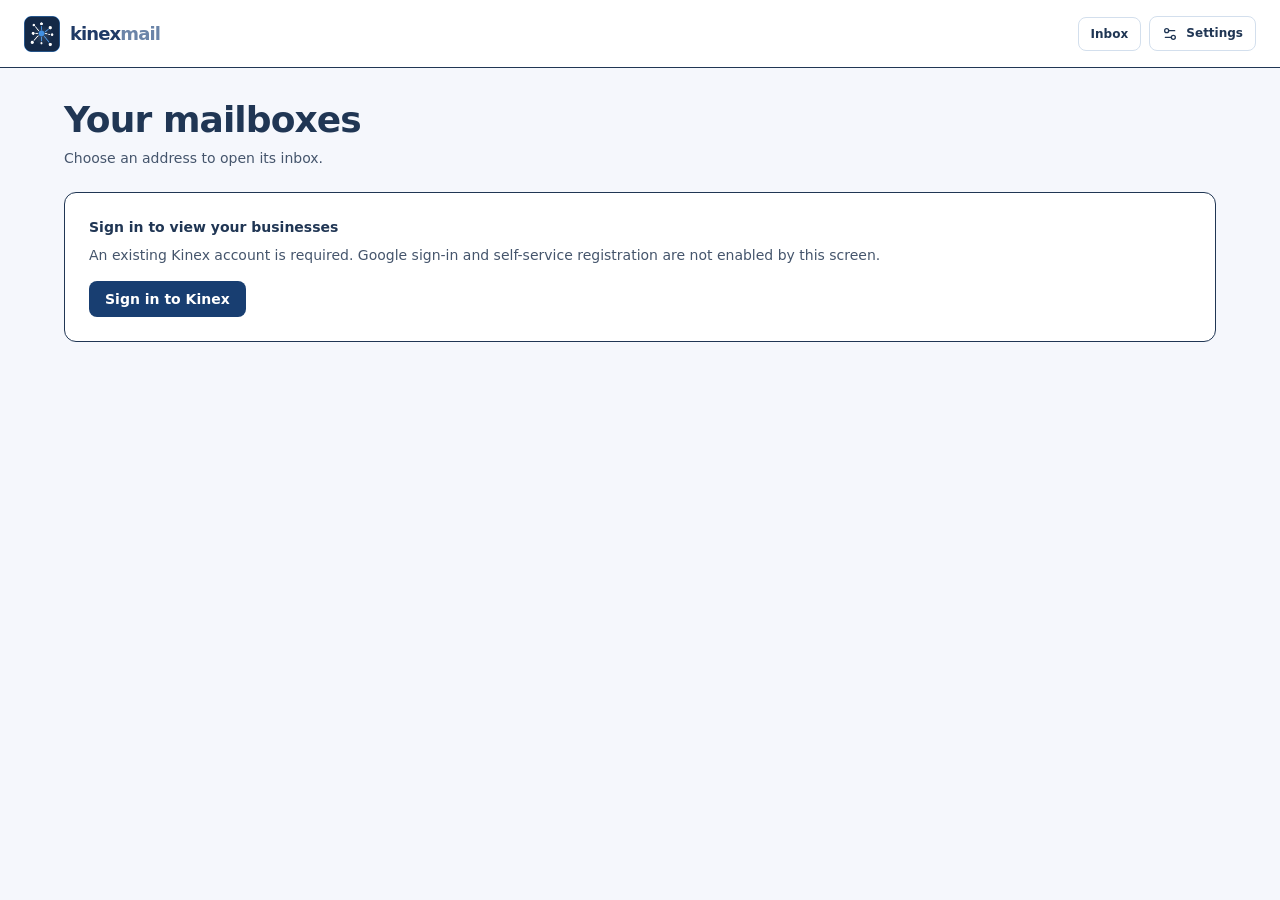
==== index.html @ 6b4f842e "Publish mail marketing site from Kinex-Core PR #440" ====
<!doctype html><html lang="en"><head><meta charset="UTF-8"/><link rel="icon" type="image/png" href="/favicon-kinex-core.png"/><meta name="viewport" content="width=device-width, initial-scale=1"/><meta name="theme-color" content="#060b1a"/><link rel="preconnect" href="https://fonts.googleapis.com"/><link rel="preconnect" href="https://fonts.gstatic.com" crossorigin/><link href="https://fonts.googleapis.com/css2?family=Inter:wght@400;500;600&family=Manrope:wght@400;500;600;700;800&display=swap" rel="stylesheet"/><title>Kinex Mail</title>  <script type="module" crossorigin src="/assets/mail-R6VOnrYJ.js"></script>
  <link rel="stylesheet" crossorigin href="/assets/mail-D9PkAgKf.css">
<script src="/marketing/entry.js"></script></head><body><div id="root"></div></body></html>
---- assets/mail-D9PkAgKf.css ----
@layer properties{@supports (((-webkit-hyphens:none)) and (not (margin-trim:inline))) or ((-moz-orient:inline) and (not (color:rgb(from red r g b)))){*,:before,:after,::backdrop{--tw-translate-x:0;--tw-translate-y:0;--tw-translate-z:0;--tw-rotate-x:initial;--tw-rotate-y:initial;--tw-rotate-z:initial;--tw-skew-x:initial;--tw-skew-y:initial;--tw-space-y-reverse:0;--tw-divide-y-reverse:0;--tw-border-style:solid;--tw-leading:initial;--tw-font-weight:initial;--tw-tracking:initial;--tw-ordinal:initial;--tw-slashed-zero:initial;--tw-numeric-figure:initial;--tw-numeric-spacing:initial;--tw-numeric-fraction:initial;--tw-shadow:0 0 #0000;--tw-shadow-color:initial;--tw-shadow-alpha:100%;--tw-inset-shadow:0 0 #0000;--tw-inset-shadow-color:initial;--tw-inset-shadow-alpha:100%;--tw-ring-color:initial;--tw-ring-shadow:0 0 #0000;--tw-inset-ring-color:initial;--tw-inset-ring-shadow:0 0 #0000;--tw-ring-inset:initial;--tw-ring-offset-width:0px;--tw-ring-offset-color:#fff;--tw-ring-offset-shadow:0 0 #0000;--tw-outline-style:solid;--tw-blur:initial;--tw-brightness:initial;--tw-contrast:initial;--tw-grayscale:initial;--tw-hue-rotate:initial;--tw-invert:initial;--tw-opacity:initial;--tw-saturate:initial;--tw-sepia:initial;--tw-drop-shadow:initial;--tw-drop-shadow-color:initial;--tw-drop-shadow-alpha:100%;--tw-drop-shadow-size:initial;--tw-duration:initial}}}@layer theme{:root,:host{--font-sans:ui-sans-serif, system-ui, sans-serif, "Apple Color Emoji", "Segoe UI Emoji", "Segoe UI Symbol", "Noto Color Emoji";--font-mono:ui-monospace, SFMono-Regular, Menlo, Monaco, Consolas, "Liberation Mono", "Courier New", monospace;--color-red-50:oklch(97.1% .013 17.38);--color-red-100:oklch(93.6% .032 17.717);--color-red-200:oklch(88.5% .062 18.334);--color-red-300:oklch(80.8% .114 19.571);--color-red-500:oklch(63.7% .237 25.331);--color-red-600:oklch(57.7% .245 27.325);--color-red-700:oklch(50.5% .213 27.518);--color-red-800:oklch(44.4% .177 26.899);--color-red-900:oklch(39.6% .141 25.723);--color-orange-500:oklch(70.5% .213 47.604);--color-amber-50:oklch(98.7% .022 95.277);--color-amber-100:oklch(96.2% .059 95.617);--color-amber-200:oklch(92.4% .12 95.746);--color-amber-300:oklch(87.9% .169 91.605);--color-amber-400:oklch(82.8% .189 84.429);--color-amber-500:oklch(76.9% .188 70.08);--color-amber-700:oklch(55.5% .163 48.998);--color-amber-800:oklch(47.3% .137 46.201);--color-amber-900:oklch(41.4% .112 45.904);--color-amber-950:oklch(27.9% .077 45.635);--color-green-500:oklch(72.3% .219 149.579);--color-emerald-50:oklch(97.9% .021 166.113);--color-emerald-100:oklch(95% .052 163.051);--color-emerald-200:oklch(90.5% .093 164.15);--color-emerald-300:oklch(84.5% .143 164.978);--color-emerald-500:oklch(69.6% .17 162.48);--color-emerald-700:oklch(50.8% .118 165.612);--color-emerald-800:oklch(43.2% .095 166.913);--color-emerald-900:oklch(37.8% .077 168.94);--color-emerald-950:oklch(26.2% .051 172.552);--color-teal-50:oklch(98.4% .014 180.72);--color-teal-100:oklch(95.3% .051 180.801);--color-teal-200:oklch(91% .096 180.426);--color-teal-900:oklch(38.6% .063 188.416);--color-teal-950:oklch(27.7% .046 192.524);--color-sky-50:oklch(97.7% .013 236.62);--color-sky-100:oklch(95.1% .026 236.824);--color-sky-200:oklch(90.1% .058 230.902);--color-sky-300:oklch(82.8% .111 230.318);--color-sky-400:oklch(74.6% .16 232.661);--color-sky-500:oklch(68.5% .169 237.323);--color-sky-800:oklch(44.3% .11 240.79);--color-sky-900:oklch(39.1% .09 240.876);--color-sky-950:oklch(29.3% .066 243.157);--color-blue-50:oklch(97% .014 254.604);--color-blue-100:oklch(93.2% .032 255.585);--color-blue-200:oklch(88.2% .059 254.128);--color-blue-300:oklch(80.9% .105 251.813);--color-blue-400:oklch(70.7% .165 254.624);--color-blue-500:oklch(62.3% .214 259.815);--color-blue-600:oklch(54.6% .245 262.881);--color-blue-700:oklch(48.8% .243 264.376);--color-blue-800:oklch(42.4% .199 265.638);--color-blue-900:oklch(37.9% .146 265.522);--color-indigo-50:oklch(96.2% .018 272.314);--color-indigo-100:oklch(93% .034 272.788);--color-indigo-200:oklch(87% .065 274.039);--color-indigo-800:oklch(39.8% .195 277.366);--color-indigo-900:oklch(35.9% .144 278.697);--color-indigo-950:oklch(25.7% .09 281.288);--color-violet-50:oklch(96.9% .016 293.756);--color-violet-100:oklch(94.3% .029 294.588);--color-violet-200:oklch(89.4% .057 293.283);--color-violet-500:oklch(60.6% .25 292.717);--color-violet-800:oklch(43.2% .232 292.759);--color-violet-900:oklch(38% .189 293.745);--color-violet-950:oklch(28.3% .141 291.089);--color-fuchsia-50:oklch(97.7% .017 320.058);--color-fuchsia-100:oklch(95.2% .037 318.852);--color-fuchsia-200:oklch(90.3% .076 319.62);--color-fuchsia-800:oklch(45.2% .211 324.591);--color-fuchsia-900:oklch(40.1% .17 325.612);--color-fuchsia-950:oklch(29.3% .136 325.661);--color-rose-50:oklch(96.9% .015 12.422);--color-rose-100:oklch(94.1% .03 12.58);--color-rose-200:oklch(89.2% .058 10.001);--color-rose-700:oklch(51.4% .222 16.935);--color-rose-800:oklch(45.5% .188 13.697);--color-rose-900:oklch(41% .159 10.272);--color-rose-950:oklch(27.1% .105 12.094);--color-slate-50:oklch(98.4% .003 247.858);--color-slate-100:oklch(96.8% .007 247.896);--color-slate-200:oklch(92.9% .013 255.508);--color-slate-300:oklch(86.9% .022 252.894);--color-slate-400:oklch(70.4% .04 256.788);--color-slate-500:oklch(55.4% .046 257.417);--color-slate-600:oklch(44.6% .043 257.281);--color-slate-700:oklch(37.2% .044 257.287);--color-slate-800:oklch(27.9% .041 260.031);--color-slate-900:oklch(20.8% .042 265.755);--color-gray-50:oklch(98.5% .002 247.839);--color-black:#000;--color-white:#fff;--spacing:.25rem;--container-xs:20rem;--container-sm:24rem;--container-md:28rem;--container-lg:32rem;--container-xl:36rem;--container-2xl:42rem;--container-3xl:48rem;--container-4xl:56rem;--container-5xl:64rem;--container-6xl:72rem;--text-xs:.75rem;--text-xs--line-height:calc(1 / .75);--text-sm:.875rem;--text-sm--line-height:calc(1.25 / .875);--text-base:1rem;--text-base--line-height: 1.5 ;--text-lg:1.125rem;--text-lg--line-height:calc(1.75 / 1.125);--text-xl:1.25rem;--text-xl--line-height:calc(1.75 / 1.25);--text-2xl:1.5rem;--text-2xl--line-height:calc(2 / 1.5);--text-3xl:1.875rem;--text-3xl--line-height: 1.2 ;--text-4xl:2.25rem;--text-4xl--line-height:calc(2.5 / 2.25);--font-weight-normal:400;--font-weight-medium:500;--font-weight-semibold:600;--font-weight-bold:700;--font-weight-extrabold:800;--tracking-tight:-.025em;--tracking-normal:0em;--tracking-wide:.025em;--tracking-wider:.05em;--tracking-widest:.1em;--leading-tight:1.25;--leading-snug:1.375;--leading-relaxed:1.625;--radius-sm:.25rem;--radius-md:.375rem;--radius-lg:.5rem;--radius-xl:.75rem;--radius-2xl:1rem;--animate-pulse:pulse 2s cubic-bezier(.4, 0, .6, 1) infinite;--default-transition-duration:.15s;--default-transition-timing-function:cubic-bezier(.4, 0, .2, 1);--default-font-family:var(--font-sans);--default-mono-font-family:var(--font-mono)}}@layer base{*,:after,:before,::backdrop{box-sizing:border-box;border:0 solid;margin:0;padding:0}::file-selector-button{box-sizing:border-box;border:0 solid;margin:0;padding:0}html,:host{-webkit-text-size-adjust:100%;tab-size:4;line-height:1.5;font-family:var(--default-font-family,ui-sans-serif, system-ui, sans-serif, "Apple Color Emoji", "Segoe UI Emoji", "Segoe UI Symbol", "Noto Color Emoji");font-feature-settings:var(--default-font-feature-settings,normal);font-variation-settings:var(--default-font-variation-settings,normal);-webkit-tap-highlight-color:transparent}hr{height:0;color:inherit;border-top-width:1px}abbr:where([title]){-webkit-text-decoration:underline dotted;text-decoration:underline dotted}h1,h2,h3,h4,h5,h6{font-size:inherit;font-weight:inherit}a{color:inherit;-webkit-text-decoration:inherit;text-decoration:inherit}b,strong{font-weight:bolder}code,kbd,samp,pre{font-family:var(--default-mono-font-family,ui-monospace, SFMono-Regular, Menlo, Monaco, Consolas, "Liberation Mono", "Courier New", monospace);font-feature-settings:var(--default-mono-font-feature-settings,normal);font-variation-settings:var(--default-mono-font-variation-settings,normal);font-size:1em}small{font-size:80%}sub,sup{vertical-align:baseline;font-size:75%;line-height:0;position:relative}sub{bottom:-.25em}sup{top:-.5em}table{text-indent:0;border-color:inherit;border-collapse:collapse}:-moz-focusring{outline:auto}progress{vertical-align:baseline}summary{display:list-item}ol,ul,menu{list-style:none}img,svg,video,canvas,audio,iframe,embed,object{vertical-align:middle;display:block}img,video{max-width:100%;height:auto}button,input,select,optgroup,textarea{font:inherit;font-feature-settings:inherit;font-variation-settings:inherit;letter-spacing:inherit;color:inherit;opacity:1;background-color:#0000;border-radius:0}::file-selector-button{font:inherit;font-feature-settings:inherit;font-variation-settings:inherit;letter-spacing:inherit;color:inherit;opacity:1;background-color:#0000;border-radius:0}:where(select:is([multiple],[size])) optgroup{font-weight:bolder}:where(select:is([multiple],[size])) optgroup option{padding-inline-start:20px}::file-selector-button{margin-inline-end:4px}::placeholder{opacity:1}@supports (not ((-webkit-appearance:-apple-pay-button))) or (contain-intrinsic-size:1px){::placeholder{color:currentColor}@supports (color:color-mix(in lab,red,red)){::placeholder{color:color-mix(in oklab,currentcolor 50%,transparent)}}}textarea{resize:vertical}::-webkit-search-decoration{-webkit-appearance:none}::-webkit-date-and-time-value{min-height:1lh;text-align:inherit}::-webkit-datetime-edit{display:inline-flex}::-webkit-datetime-edit-fields-wrapper{padding:0}::-webkit-datetime-edit{padding-block:0}::-webkit-datetime-edit-year-field{padding-block:0}::-webkit-datetime-edit-month-field{padding-block:0}::-webkit-datetime-edit-day-field{padding-block:0}::-webkit-datetime-edit-hour-field{padding-block:0}::-webkit-datetime-edit-minute-field{padding-block:0}::-webkit-datetime-edit-second-field{padding-block:0}::-webkit-datetime-edit-millisecond-field{padding-block:0}::-webkit-datetime-edit-meridiem-field{padding-block:0}::-webkit-calendar-picker-indicator{line-height:1}:-moz-ui-invalid{box-shadow:none}button,input:where([type=button],[type=reset],[type=submit]){appearance:button}::file-selector-button{appearance:button}::-webkit-inner-spin-button{height:auto}::-webkit-outer-spin-button{height:auto}[hidden]:where(:not([hidden=until-found])){display:none!important}}@layer components;@layer utilities{.pointer-events-auto{pointer-events:auto}.pointer-events-none{pointer-events:none}.collapse{visibility:collapse}.invisible{visibility:hidden}.visible{visibility:visible}.sr-only{clip-path:inset(50%);white-space:nowrap;border-width:0;width:1px;height:1px;margin:-1px;padding:0;position:absolute;overflow:hidden}.absolute{position:absolute}.fixed{position:fixed}.relative{position:relative}.static{position:static}.sticky{position:sticky}.inset-0{inset:calc(var(--spacing) * 0)}.inset-x-0{inset-inline:calc(var(--spacing) * 0)}.inset-y-0{inset-block:calc(var(--spacing) * 0)}.-start{inset-inline-start:calc(var(--spacing) * -1)}.start{inset-inline-start:var(--spacing)}.end{inset-inline-end:var(--spacing)}.top-0{top:calc(var(--spacing) * 0)}.top-1\/2{top:50%}.top-\[20\%\]{top:20%}.top-\[30\%\]{top:30%}.right-0{right:calc(var(--spacing) * 0)}.right-3{right:calc(var(--spacing) * 3)}.right-5{right:calc(var(--spacing) * 5)}.right-auto{right:auto}.bottom-0{bottom:calc(var(--spacing) * 0)}.bottom-5{bottom:calc(var(--spacing) * 5)}.bottom-20{bottom:calc(var(--spacing) * 20)}.bottom-\[72px\]{bottom:72px}.bottom-full{bottom:100%}.left-0{left:calc(var(--spacing) * 0)}.left-2\.5{left:calc(var(--spacing) * 2.5)}.left-3{left:calc(var(--spacing) * 3)}.isolate{isolation:isolate}.z-10{z-index:10}.z-20{z-index:20}.z-30{z-index:30}.z-40{z-index:40}.z-50{z-index:50}.z-\[80\]{z-index:80}.z-\[90\]{z-index:90}.order-last{order:9999}.container{width:100%}@media(min-width:40rem){.container{max-width:40rem}}@media(min-width:48rem){.container{max-width:48rem}}@media(min-width:64rem){.container{max-width:64rem}}@media(min-width:80rem){.container{max-width:80rem}}@media(min-width:96rem){.container{max-width:96rem}}.m-0{margin:calc(var(--spacing) * 0)}.mx-1{margin-inline:calc(var(--spacing) * 1)}.mx-2{margin-inline:calc(var(--spacing) * 2)}.mx-auto{margin-inline:auto}.my-1{margin-block:calc(var(--spacing) * 1)}.my-2{margin-block:calc(var(--spacing) * 2)}.my-3{margin-block:calc(var(--spacing) * 3)}.my-4{margin-block:calc(var(--spacing) * 4)}.mt-0\.5{margin-top:calc(var(--spacing) * .5)}.mt-1{margin-top:calc(var(--spacing) * 1)}.mt-1\.5{margin-top:calc(var(--spacing) * 1.5)}.mt-2{margin-top:calc(var(--spacing) * 2)}.mt-2\.5{margin-top:calc(var(--spacing) * 2.5)}.mt-3{margin-top:calc(var(--spacing) * 3)}.mt-4{margin-top:calc(var(--spacing) * 4)}.mt-5{margin-top:calc(var(--spacing) * 5)}.mt-6{margin-top:calc(var(--spacing) * 6)}.mt-7{margin-top:calc(var(--spacing) * 7)}.mt-8{margin-top:calc(var(--spacing) * 8)}.mt-auto{margin-top:auto}.mr-1{margin-right:calc(var(--spacing) * 1)}.mr-1\.5{margin-right:calc(var(--spacing) * 1.5)}.mr-2{margin-right:calc(var(--spacing) * 2)}.mr-3{margin-right:calc(var(--spacing) * 3)}.mb-0\.5{margin-bottom:calc(var(--spacing) * .5)}.mb-1{margin-bottom:calc(var(--spacing) * 1)}.mb-1\.5{margin-bottom:calc(var(--spacing) * 1.5)}.mb-2{margin-bottom:calc(var(--spacing) * 2)}.mb-3{margin-bottom:calc(var(--spacing) * 3)}.mb-4{margin-bottom:calc(var(--spacing) * 4)}.mb-5{margin-bottom:calc(var(--spacing) * 5)}.mb-6{margin-bottom:calc(var(--spacing) * 6)}.mb-\[var\(--kinex-page-header-gap\)\]{margin-bottom:var(--kinex-page-header-gap)}.ml-1{margin-left:calc(var(--spacing) * 1)}.ml-2{margin-left:calc(var(--spacing) * 2)}.ml-3{margin-left:calc(var(--spacing) * 3)}.ml-5{margin-left:calc(var(--spacing) * 5)}.ml-\[15px\]{margin-left:15px}.ml-auto{margin-left:auto}.line-clamp-2{-webkit-line-clamp:2;-webkit-box-orient:vertical;display:-webkit-box;overflow:hidden}.line-clamp-3{-webkit-line-clamp:3;-webkit-box-orient:vertical;display:-webkit-box;overflow:hidden}.block{display:block}.contents{display:contents}.flex{display:flex}.grid{display:grid}.hidden{display:none}.inline{display:inline}.inline-block{display:inline-block}.inline-flex{display:inline-flex}.table{display:table}.h-1\.5{height:calc(var(--spacing) * 1.5)}.h-2{height:calc(var(--spacing) * 2)}.h-3{height:calc(var(--spacing) * 3)}.h-3\.5{height:calc(var(--spacing) * 3.5)}.h-4{height:calc(var(--spacing) * 4)}.h-5{height:calc(var(--spacing) * 5)}.h-6{height:calc(var(--spacing) * 6)}.h-7{height:calc(var(--spacing) * 7)}.h-8{height:calc(var(--spacing) * 8)}.h-9{height:calc(var(--spacing) * 9)}.h-10{height:calc(var(--spacing) * 10)}.h-11{height:calc(var(--spacing) * 11)}.h-12{height:calc(var(--spacing) * 12)}.h-14{height:calc(var(--spacing) * 14)}.h-27{height:calc(var(--spacing) * 27)}.h-56{height:calc(var(--spacing) * 56)}.h-\[7px\]{height:7px}.h-\[17px\]{height:17px}.h-\[21px\]{height:21px}.h-\[41px\]{height:41px}.h-\[58px\]{height:58px}.h-\[66px\]{height:66px}.h-\[100dvh\]{height:100dvh}.h-\[420px\]{height:420px}.h-\[760px\]{height:760px}.h-\[min\(780px\,94dvh\)\]{height:min(780px,94dvh)}.h-\[var\(--kinex-topbar-height\)\]{height:var(--kinex-topbar-height)}.h-full{height:100%}.max-h-24{max-height:calc(var(--spacing) * 24)}.max-h-32{max-height:calc(var(--spacing) * 32)}.max-h-36{max-height:calc(var(--spacing) * 36)}.max-h-40{max-height:calc(var(--spacing) * 40)}.max-h-48{max-height:calc(var(--spacing) * 48)}.max-h-56{max-height:calc(var(--spacing) * 56)}.max-h-64{max-height:calc(var(--spacing) * 64)}.max-h-80{max-height:calc(var(--spacing) * 80)}.max-h-\[70\%\]{max-height:70%}.max-h-\[95dvh\]{max-height:95dvh}.max-h-\[180px\]{max-height:180px}.max-h-\[200px\]{max-height:200px}.max-h-\[420px\]{max-height:420px}.max-h-\[calc\(100dvh-10rem\)\]{max-height:calc(100dvh - 10rem)}.max-h-\[min\(45vh\,14rem\)\]{max-height:min(45vh,14rem)}.max-h-\[min\(70vh\,24rem\)\]{max-height:min(70vh,24rem)}.min-h-0{min-height:calc(var(--spacing) * 0)}.min-h-9{min-height:calc(var(--spacing) * 9)}.min-h-10{min-height:calc(var(--spacing) * 10)}.min-h-11{min-height:calc(var(--spacing) * 11)}.min-h-\[2\.75rem\]{min-height:2.75rem}.min-h-\[25px\]{min-height:25px}.min-h-\[40px\]{min-height:40px}.min-h-\[44px\]{min-height:44px}.min-h-\[45px\]{min-height:45px}.min-h-\[48px\]{min-height:48px}.min-h-\[55vh\]{min-height:55vh}.min-h-\[60vh\]{min-height:60vh}.min-h-\[64px\]{min-height:64px}.min-h-\[66px\]{min-height:66px}.min-h-\[68px\]{min-height:68px}.min-h-\[75vh\]{min-height:75vh}.min-h-\[78px\]{min-height:78px}.min-h-\[145px\]{min-height:145px}.min-h-\[240px\]{min-height:240px}.min-h-\[330px\]{min-height:330px}.min-h-\[360px\]{min-height:360px}.min-h-\[370px\]{min-height:370px}.min-h-\[500px\]{min-height:500px}.min-h-\[min\(320px\,calc\(100dvh-14rem\)\)\]{min-height:min(320px,100dvh - 14rem)}.min-h-\[min\(720px\,calc\(100dvh-12rem\)\)\]{min-height:min(720px,100dvh - 12rem)}.min-h-screen{min-height:100vh}.w-1\.5{width:calc(var(--spacing) * 1.5)}.w-2{width:calc(var(--spacing) * 2)}.w-3{width:calc(var(--spacing) * 3)}.w-3\.5{width:calc(var(--spacing) * 3.5)}.w-4{width:calc(var(--spacing) * 4)}.w-5{width:calc(var(--spacing) * 5)}.w-6{width:calc(var(--spacing) * 6)}.w-7{width:calc(var(--spacing) * 7)}.w-8{width:calc(var(--spacing) * 8)}.w-9{width:calc(var(--spacing) * 9)}.w-10{width:calc(var(--spacing) * 10)}.w-11{width:calc(var(--spacing) * 11)}.w-12{width:calc(var(--spacing) * 12)}.w-20{width:calc(var(--spacing) * 20)}.w-28{width:calc(var(--spacing) * 28)}.w-44{width:calc(var(--spacing) * 44)}.w-52{width:calc(var(--spacing) * 52)}.w-56{width:calc(var(--spacing) * 56)}.w-64{width:calc(var(--spacing) * 64)}.w-\[4\.5rem\]{width:4.5rem}.w-\[5\.5rem\]{width:5.5rem}.w-\[7px\]{width:7px}.w-\[14\%\]{width:14%}.w-\[15\%\]{width:15%}.w-\[17px\]{width:17px}.w-\[18\%\]{width:18%}.w-\[22\%\]{width:22%}.w-\[30\%\]{width:30%}.w-\[32\%\]{width:32%}.w-\[55\%\]{width:55%}.w-\[72px\]{width:72px}.w-\[76px\]{width:76px}.w-\[90px\]{width:90px}.w-\[100px\]{width:100px}.w-\[108px\]{width:108px}.w-\[110px\]{width:110px}.w-\[120px\]{width:120px}.w-\[128px\]{width:128px}.w-\[132px\]{width:132px}.w-\[140px\]{width:140px}.w-\[150px\]{width:150px}.w-\[180px\]{width:180px}.w-\[210px\]{width:210px}.w-\[240px\]{width:240px}.w-\[min\(360px\,calc\(100vw-3rem\)\)\]{width:min(360px,100vw - 3rem)}.w-fit{width:fit-content}.w-full{width:100%}.w-px{width:1px}.max-w-2xl{max-width:var(--container-2xl)}.max-w-3xl{max-width:var(--container-3xl)}.max-w-4xl{max-width:var(--container-4xl)}.max-w-5xl{max-width:var(--container-5xl)}.max-w-6xl{max-width:var(--container-6xl)}.max-w-\[6\.5rem\]{max-width:6.5rem}.max-w-\[6rem\]{max-width:6rem}.max-w-\[7\.5rem\]{max-width:7.5rem}.max-w-\[7rem\]{max-width:7rem}.max-w-\[8rem\]{max-width:8rem}.max-w-\[9rem\]{max-width:9rem}.max-w-\[10\.5rem\]{max-width:10.5rem}.max-w-\[10rem\]{max-width:10rem}.max-w-\[11rem\]{max-width:11rem}.max-w-\[12rem\]{max-width:12rem}.max-w-\[14rem\]{max-width:14rem}.max-w-\[16rem\]{max-width:16rem}.max-w-\[18rem\]{max-width:18rem}.max-w-\[20rem\]{max-width:20rem}.max-w-\[30ch\]{max-width:30ch}.max-w-\[45\%\]{max-width:45%}.max-w-\[85vw\]{max-width:85vw}.max-w-\[140px\]{max-width:140px}.max-w-\[155px\]{max-width:155px}.max-w-\[180px\]{max-width:180px}.max-w-\[200px\]{max-width:200px}.max-w-\[220px\]{max-width:220px}.max-w-\[240px\]{max-width:240px}.max-w-\[680px\]{max-width:680px}.max-w-\[850px\]{max-width:850px}.max-w-\[880px\]{max-width:880px}.max-w-\[1100px\]{max-width:1100px}.max-w-\[1200px\]{max-width:1200px}.max-w-\[1600px\]{max-width:1600px}.max-w-\[1720px\]{max-width:1720px}.max-w-\[calc\(100vw-7rem\)\]{max-width:calc(100vw - 7rem)}.max-w-\[min\(22rem\,calc\(100vw-2rem\)\)\]{max-width:min(22rem,100vw - 2rem)}.max-w-\[min\(80vw\,320px\)\]{max-width:min(80vw,320px)}.max-w-\[min\(100\%\,10rem\)\]{max-width:min(100%,10rem)}.max-w-\[min\(100\%\,40rem\)\]{max-width:min(100%,40rem)}.max-w-\[var\(--kinex-page-max-width\)\]{max-width:var(--kinex-page-max-width)}.max-w-full{max-width:100%}.max-w-lg{max-width:var(--container-lg)}.max-w-md{max-width:var(--container-md)}.max-w-sm{max-width:var(--container-sm)}.max-w-xl{max-width:var(--container-xl)}.max-w-xs{max-width:var(--container-xs)}.min-w-0{min-width:calc(var(--spacing) * 0)}.min-w-\[3\.25rem\]{min-width:3.25rem}.min-w-\[4\.5rem\]{min-width:4.5rem}.min-w-\[6rem\]{min-width:6rem}.min-w-\[7rem\]{min-width:7rem}.min-w-\[8rem\]{min-width:8rem}.min-w-\[9rem\]{min-width:9rem}.min-w-\[10rem\]{min-width:10rem}.min-w-\[11rem\]{min-width:11rem}.min-w-\[12rem\]{min-width:12rem}.min-w-\[15rem\]{min-width:15rem}.min-w-\[21px\]{min-width:21px}.min-w-\[28rem\]{min-width:28rem}.min-w-\[34rem\]{min-width:34rem}.min-w-\[82rem\]{min-width:82rem}.min-w-\[150px\]{min-width:150px}.min-w-\[220px\]{min-width:220px}.min-w-\[720px\]{min-width:720px}.min-w-\[1100px\]{min-width:1100px}.min-w-full{min-width:100%}.flex-1{flex:1}.shrink{flex-shrink:1}.shrink-0{flex-shrink:0}.grow{flex-grow:1}.table-fixed{table-layout:fixed}.border-collapse{border-collapse:collapse}.-translate-y-1\/2{--tw-translate-y: -50% ;translate:var(--tw-translate-x) var(--tw-translate-y)}.rotate-90{rotate:90deg}.transform{transform:var(--tw-rotate-x,) var(--tw-rotate-y,) var(--tw-rotate-z,) var(--tw-skew-x,) var(--tw-skew-y,)}.animate-pulse{animation:var(--animate-pulse)}.cursor-grab{cursor:grab}.cursor-not-allowed{cursor:not-allowed}.cursor-pointer{cursor:pointer}.resize{resize:both}.resize-none{resize:none}.resize-y{resize:vertical}.list-inside{list-style-position:inside}.list-decimal{list-style-type:decimal}.list-disc{list-style-type:disc}.list-none{list-style-type:none}.grid-cols-1{grid-template-columns:repeat(1,minmax(0,1fr))}.grid-cols-2{grid-template-columns:repeat(2,minmax(0,1fr))}.grid-cols-3{grid-template-columns:repeat(3,minmax(0,1fr))}.grid-cols-\[58px_1fr\]{grid-template-columns:58px 1fr}.flex-col{flex-direction:column}.flex-nowrap{flex-wrap:nowrap}.flex-wrap{flex-wrap:wrap}.items-baseline{align-items:baseline}.items-center{align-items:center}.items-end{align-items:flex-end}.items-start{align-items:flex-start}.items-stretch{align-items:stretch}.justify-between{justify-content:space-between}.justify-center{justify-content:center}.justify-end{justify-content:flex-end}.gap-0\.5{gap:calc(var(--spacing) * .5)}.gap-1{gap:calc(var(--spacing) * 1)}.gap-1\.5{gap:calc(var(--spacing) * 1.5)}.gap-2{gap:calc(var(--spacing) * 2)}.gap-2\.5{gap:calc(var(--spacing) * 2.5)}.gap-3{gap:calc(var(--spacing) * 3)}.gap-4{gap:calc(var(--spacing) * 4)}.gap-5{gap:calc(var(--spacing) * 5)}.gap-6{gap:calc(var(--spacing) * 6)}:where(.space-y-0>:not(:last-child)){--tw-space-y-reverse:0;margin-block-start:calc(calc(var(--spacing) * 0) * var(--tw-space-y-reverse));margin-block-end:calc(calc(var(--spacing) * 0) * calc(1 - var(--tw-space-y-reverse)))}:where(.space-y-0\.5>:not(:last-child)){--tw-space-y-reverse:0;margin-block-start:calc(calc(var(--spacing) * .5) * var(--tw-space-y-reverse));margin-block-end:calc(calc(var(--spacing) * .5) * calc(1 - var(--tw-space-y-reverse)))}:where(.space-y-1>:not(:last-child)){--tw-space-y-reverse:0;margin-block-start:calc(calc(var(--spacing) * 1) * var(--tw-space-y-reverse));margin-block-end:calc(calc(var(--spacing) * 1) * calc(1 - var(--tw-space-y-reverse)))}:where(.space-y-1\.5>:not(:last-child)){--tw-space-y-reverse:0;margin-block-start:calc(calc(var(--spacing) * 1.5) * var(--tw-space-y-reverse));margin-block-end:calc(calc(var(--spacing) * 1.5) * calc(1 - var(--tw-space-y-reverse)))}:where(.space-y-2>:not(:last-child)){--tw-space-y-reverse:0;margin-block-start:calc(calc(var(--spacing) * 2) * var(--tw-space-y-reverse));margin-block-end:calc(calc(var(--spacing) * 2) * calc(1 - var(--tw-space-y-reverse)))}:where(.space-y-3>:not(:last-child)){--tw-space-y-reverse:0;margin-block-start:calc(calc(var(--spacing) * 3) * var(--tw-space-y-reverse));margin-block-end:calc(calc(var(--spacing) * 3) * calc(1 - var(--tw-space-y-reverse)))}:where(.space-y-4>:not(:last-child)){--tw-space-y-reverse:0;margin-block-start:calc(calc(var(--spacing) * 4) * var(--tw-space-y-reverse));margin-block-end:calc(calc(var(--spacing) * 4) * calc(1 - var(--tw-space-y-reverse)))}:where(.space-y-5>:not(:last-child)){--tw-space-y-reverse:0;margin-block-start:calc(calc(var(--spacing) * 5) * var(--tw-space-y-reverse));margin-block-end:calc(calc(var(--spacing) * 5) * calc(1 - var(--tw-space-y-reverse)))}:where(.space-y-6>:not(:last-child)){--tw-space-y-reverse:0;margin-block-start:calc(calc(var(--spacing) * 6) * var(--tw-space-y-reverse));margin-block-end:calc(calc(var(--spacing) * 6) * calc(1 - var(--tw-space-y-reverse)))}:where(.space-y-8>:not(:last-child)){--tw-space-y-reverse:0;margin-block-start:calc(calc(var(--spacing) * 8) * var(--tw-space-y-reverse));margin-block-end:calc(calc(var(--spacing) * 8) * calc(1 - var(--tw-space-y-reverse)))}.gap-x-1\.5{column-gap:calc(var(--spacing) * 1.5)}.gap-x-2{column-gap:calc(var(--spacing) * 2)}.gap-x-3{column-gap:calc(var(--spacing) * 3)}.gap-x-4{column-gap:calc(var(--spacing) * 4)}.gap-x-8{column-gap:calc(var(--spacing) * 8)}.gap-y-0\.5{row-gap:calc(var(--spacing) * .5)}.gap-y-1{row-gap:calc(var(--spacing) * 1)}.gap-y-2{row-gap:calc(var(--spacing) * 2)}.gap-y-5{row-gap:calc(var(--spacing) * 5)}:where(.divide-y>:not(:last-child)){--tw-divide-y-reverse:0;border-bottom-style:var(--tw-border-style);border-top-style:var(--tw-border-style);border-top-width:calc(1px * var(--tw-divide-y-reverse));border-bottom-width:calc(1px * calc(1 - var(--tw-divide-y-reverse)))}:where(.divide-slate-100>:not(:last-child)){border-color:var(--color-slate-100)}:where(.divide-slate-200>:not(:last-child)){border-color:var(--color-slate-200)}.self-start{align-self:flex-start}.truncate{text-overflow:ellipsis;white-space:nowrap;overflow:hidden}.overflow-auto{overflow:auto}.overflow-hidden{overflow:hidden}.overflow-x-auto{overflow-x:auto}.overflow-x-hidden{overflow-x:hidden}.overflow-y-auto{overflow-y:auto}.overscroll-contain{overscroll-behavior:contain}.rounded{border-radius:.25rem}.rounded-2xl{border-radius:var(--radius-2xl)}.rounded-\[10px\]{border-radius:10px}.rounded-full{border-radius:3.40282e38px}.rounded-lg{border-radius:var(--radius-lg)}.rounded-md{border-radius:var(--radius-md)}.rounded-none{border-radius:0}.rounded-sm{border-radius:var(--radius-sm)}.rounded-xl{border-radius:var(--radius-xl)}.rounded-t-2xl{border-top-left-radius:var(--radius-2xl);border-top-right-radius:var(--radius-2xl)}.rounded-t-xl{border-top-left-radius:var(--radius-xl);border-top-right-radius:var(--radius-xl)}.border{border-style:var(--tw-border-style);border-width:1px}.border-0{border-style:var(--tw-border-style);border-width:0}.border-2{border-style:var(--tw-border-style);border-width:2px}.border-t{border-top-style:var(--tw-border-style);border-top-width:1px}.border-r{border-right-style:var(--tw-border-style);border-right-width:1px}.border-b{border-bottom-style:var(--tw-border-style);border-bottom-width:1px}.border-l{border-left-style:var(--tw-border-style);border-left-width:1px}.border-l-2{border-left-style:var(--tw-border-style);border-left-width:2px}.border-l-4{border-left-style:var(--tw-border-style);border-left-width:4px}.border-l-\[3px\]{border-left-style:var(--tw-border-style);border-left-width:3px}.border-dashed{--tw-border-style:dashed;border-style:dashed}.\!border-\[var\(--kinex-surface\)\]{border-color:var(--kinex-surface)!important}.border-\[\#6d92cc\]{border-color:#6d92cc}.border-\[\#7c9dce\]{border-color:#7c9dce}.border-\[\#8ca9de\]{border-color:#8ca9de}.border-\[\#a5bce0\]{border-color:#a5bce0}.border-\[\#a8bed9\]{border-color:#a8bed9}.border-\[\#b8cbe5\]{border-color:#b8cbe5}.border-\[\#c7d5e9\]{border-color:#c7d5e9}.border-\[\#c8d8ef\]{border-color:#c8d8ef}.border-\[\#c9d6e8\]{border-color:#c9d6e8}.border-\[\#cad9eb\]{border-color:#cad9eb}.border-\[\#cbd9ec\]{border-color:#cbd9ec}.border-\[\#cdd8e8\]{border-color:#cdd8e8}.border-\[\#cddced\]{border-color:#cddced}.border-\[\#ced9eb\]{border-color:#ced9eb}.border-\[\#ceddf2\]{border-color:#ceddf2}.border-\[\#d1dff0\]{border-color:#d1dff0}.border-\[\#d3dfed\]{border-color:#d3dfed}.border-\[\#d4e4fa\]{border-color:#d4e4fa}.border-\[\#d6e2f0\]{border-color:#d6e2f0}.border-\[\#d7e4f8\]{border-color:#d7e4f8}.border-\[\#d8e1ed\]{border-color:#d8e1ed}.border-\[\#d8e3f0\]{border-color:#d8e3f0}.border-\[\#d9e2ee\]{border-color:#d9e2ee}.border-\[\#d9e2ef\]{border-color:#d9e2ef}.border-\[\#d9e6f8\]{border-color:#d9e6f8}.border-\[\#dbe3ee\]{border-color:#dbe3ee}.border-\[\#dbe4ee\]{border-color:#dbe4ee}.border-\[\#dbe4f1\]{border-color:#dbe4f1}.border-\[\#dce4ee\]{border-color:#dce4ee}.border-\[\#dce4ef\]{border-color:#dce4ef}.border-\[\#dce4f3\]{border-color:#dce4f3}.border-\[\#dce5f0\]{border-color:#dce5f0}.border-\[\#dce6f4\]{border-color:#dce6f4}.border-\[\#dde6f2\]{border-color:#dde6f2}.border-\[\#dfe6f1\]{border-color:#dfe6f1}.border-\[\#e0e6ef\]{border-color:#e0e6ef}.border-\[\#e0e7f2\]{border-color:#e0e7f2}.border-\[\#e0e8f2\]{border-color:#e0e8f2}.border-\[\#e0e8f4\]{border-color:#e0e8f4}.border-\[\#e1e7ee\]{border-color:#e1e7ee}.border-\[\#e1e7f0\]{border-color:#e1e7f0}.border-\[\#e1e8f1\]{border-color:#e1e8f1}.border-\[\#e1e8f2\]{border-color:#e1e8f2}.border-\[\#e1e8f3\]{border-color:#e1e8f3}.border-\[\#e2e8f0\]{border-color:#e2e8f0}.border-\[\#e2e8f2\]{border-color:#e2e8f2}.border-\[\#e3e8ef\]{border-color:#e3e8ef}.border-\[\#e3eaf3\]{border-color:#e3eaf3}.border-\[\#e4eaf2\]{border-color:#e4eaf2}.border-\[\#e4eaf4\]{border-color:#e4eaf4}.border-\[\#e4ebf4\]{border-color:#e4ebf4}.border-\[\#e5eaf2\]{border-color:#e5eaf2}.border-\[\#e6ebf2\]{border-color:#e6ebf2}.border-\[\#e8edf3\]{border-color:#e8edf3}.border-\[\#e9edf3\]{border-color:#e9edf3}.border-\[\#e9eef4\]{border-color:#e9eef4}.border-\[\#ecf0f5\]{border-color:#ecf0f5}.border-\[\#edf0f5\]{border-color:#edf0f5}.border-\[\#edf1f6\]{border-color:#edf1f6}.border-\[\#f0dcae\]{border-color:#f0dcae}.border-\[\#f6dfa9\]{border-color:#f6dfa9}.border-\[var\(--kinex-blue\)\]{border-color:var(--kinex-blue)}.border-\[var\(--kinex-border\)\]{border-color:var(--kinex-border)}.border-amber-100{border-color:var(--color-amber-100)}.border-amber-200{border-color:var(--color-amber-200)}.border-amber-200\/80{border-color:#fee685cc}@supports (color:color-mix(in lab,red,red)){.border-amber-200\/80{border-color:color-mix(in oklab,var(--color-amber-200) 80%,transparent)}}.border-amber-200\/90{border-color:#fee685e6}@supports (color:color-mix(in lab,red,red)){.border-amber-200\/90{border-color:color-mix(in oklab,var(--color-amber-200) 90%,transparent)}}.border-amber-300{border-color:var(--color-amber-300)}.border-amber-300\/80{border-color:#ffd236cc}@supports (color:color-mix(in lab,red,red)){.border-amber-300\/80{border-color:color-mix(in oklab,var(--color-amber-300) 80%,transparent)}}.border-amber-700{border-color:var(--color-amber-700)}.border-blue-200{border-color:var(--color-blue-200)}.border-blue-300{border-color:var(--color-blue-300)}.border-blue-400{border-color:var(--color-blue-400)}.border-current\/20{border-color:currentColor}@supports (color:color-mix(in lab,red,red)){.border-current\/20{border-color:color-mix(in oklab,currentcolor 20%,transparent)}}.border-emerald-100{border-color:var(--color-emerald-100)}.border-emerald-100\/90{border-color:#d0fae5e6}@supports (color:color-mix(in lab,red,red)){.border-emerald-100\/90{border-color:color-mix(in oklab,var(--color-emerald-100) 90%,transparent)}}.border-emerald-200{border-color:var(--color-emerald-200)}.border-emerald-200\/90{border-color:#a4f4cfe6}@supports (color:color-mix(in lab,red,red)){.border-emerald-200\/90{border-color:color-mix(in oklab,var(--color-emerald-200) 90%,transparent)}}.border-emerald-300{border-color:var(--color-emerald-300)}.border-fuchsia-200{border-color:var(--color-fuchsia-200)}.border-fuchsia-200\/80{border-color:#f6cfffcc}@supports (color:color-mix(in lab,red,red)){.border-fuchsia-200\/80{border-color:color-mix(in oklab,var(--color-fuchsia-200) 80%,transparent)}}.border-fuchsia-200\/90{border-color:#f6cfffe6}@supports (color:color-mix(in lab,red,red)){.border-fuchsia-200\/90{border-color:color-mix(in oklab,var(--color-fuchsia-200) 90%,transparent)}}.border-indigo-200{border-color:var(--color-indigo-200)}.border-indigo-200\/90{border-color:#c7d2ffe6}@supports (color:color-mix(in lab,red,red)){.border-indigo-200\/90{border-color:color-mix(in oklab,var(--color-indigo-200) 90%,transparent)}}.border-red-100{border-color:var(--color-red-100)}.border-red-200{border-color:var(--color-red-200)}.border-red-300{border-color:var(--color-red-300)}.border-rose-200{border-color:var(--color-rose-200)}.border-sky-100{border-color:var(--color-sky-100)}.border-sky-200{border-color:var(--color-sky-200)}.border-sky-200\/80{border-color:#b8e6fecc}@supports (color:color-mix(in lab,red,red)){.border-sky-200\/80{border-color:color-mix(in oklab,var(--color-sky-200) 80%,transparent)}}.border-sky-200\/90{border-color:#b8e6fee6}@supports (color:color-mix(in lab,red,red)){.border-sky-200\/90{border-color:color-mix(in oklab,var(--color-sky-200) 90%,transparent)}}.border-sky-300{border-color:var(--color-sky-300)}.border-sky-400{border-color:var(--color-sky-400)}.border-slate-100{border-color:var(--color-slate-100)}.border-slate-200{border-color:var(--color-slate-200)}.border-slate-200\/70{border-color:#e2e8f0b3}@supports (color:color-mix(in lab,red,red)){.border-slate-200\/70{border-color:color-mix(in oklab,var(--color-slate-200) 70%,transparent)}}.border-slate-200\/80{border-color:#e2e8f0cc}@supports (color:color-mix(in lab,red,red)){.border-slate-200\/80{border-color:color-mix(in oklab,var(--color-slate-200) 80%,transparent)}}.border-slate-200\/90{border-color:#e2e8f0e6}@supports (color:color-mix(in lab,red,red)){.border-slate-200\/90{border-color:color-mix(in oklab,var(--color-slate-200) 90%,transparent)}}.border-slate-300{border-color:var(--color-slate-300)}.border-slate-300\/80{border-color:#cad5e2cc}@supports (color:color-mix(in lab,red,red)){.border-slate-300\/80{border-color:color-mix(in oklab,var(--color-slate-300) 80%,transparent)}}.border-teal-100{border-color:var(--color-teal-100)}.border-teal-200{border-color:var(--color-teal-200)}.border-teal-200\/80{border-color:#96f7e4cc}@supports (color:color-mix(in lab,red,red)){.border-teal-200\/80{border-color:color-mix(in oklab,var(--color-teal-200) 80%,transparent)}}.border-teal-200\/90{border-color:#96f7e4e6}@supports (color:color-mix(in lab,red,red)){.border-teal-200\/90{border-color:color-mix(in oklab,var(--color-teal-200) 90%,transparent)}}.border-transparent{border-color:#0000}.border-violet-100{border-color:var(--color-violet-100)}.border-violet-200{border-color:var(--color-violet-200)}.border-l-amber-500\/60{border-left-color:#f99c0099}@supports (color:color-mix(in lab,red,red)){.border-l-amber-500\/60{border-left-color:color-mix(in oklab,var(--color-amber-500) 60%,transparent)}}.border-l-blue-500\/65{border-left-color:#3080ffa6}@supports (color:color-mix(in lab,red,red)){.border-l-blue-500\/65{border-left-color:color-mix(in oklab,var(--color-blue-500) 65%,transparent)}}.border-l-emerald-500\/50{border-left-color:#00bb7f80}@supports (color:color-mix(in lab,red,red)){.border-l-emerald-500\/50{border-left-color:color-mix(in oklab,var(--color-emerald-500) 50%,transparent)}}.border-l-red-500\/70{border-left-color:#fb2c36b3}@supports (color:color-mix(in lab,red,red)){.border-l-red-500\/70{border-left-color:color-mix(in oklab,var(--color-red-500) 70%,transparent)}}.\!bg-\[var\(--kinex-surface-muted\)\]{background-color:var(--kinex-surface-muted)!important}.bg-\[\#173e70\]{background-color:#173e70}.bg-\[\#183e71\]{background-color:#183e71}.bg-\[\#203a66\]{background-color:#203a66}.bg-\[\#203d70\]{background-color:#203d70}.bg-\[\#213d67\]{background-color:#213d67}.bg-\[\#233d6b\]{background-color:#233d6b}.bg-\[\#233f71\]{background-color:#233f71}.bg-\[\#236ce3\]{background-color:#236ce3}.bg-\[\#426aa5\]{background-color:#426aa5}.bg-\[\#4778ba\]{background-color:#4778ba}.bg-\[\#07152b\]\/50{background-color:#07152b80}.bg-\[\#10203b\]\/40{background-color:#10203b66}.bg-\[\#cbd3de\]{background-color:#cbd3de}.bg-\[\#d9f5e9\]{background-color:#d9f5e9}.bg-\[\#e1e8fb\]{background-color:#e1e8fb}.bg-\[\#e1e9f7\]{background-color:#e1e9f7}.bg-\[\#e2e8f0\]{background-color:#e2e8f0}.bg-\[\#e3e8ff\]{background-color:#e3e8ff}.bg-\[\#e4ecf8\]{background-color:#e4ecf8}.bg-\[\#e5ecf9\]{background-color:#e5ecf9}.bg-\[\#e5edfa\]{background-color:#e5edfa}.bg-\[\#e6eef9\]{background-color:#e6eef9}.bg-\[\#e8edf4\]{background-color:#e8edf4}.bg-\[\#e8eef9\]{background-color:#e8eef9}.bg-\[\#eaf0f8\]{background-color:#eaf0f8}.bg-\[\#eaf0f9\]{background-color:#eaf0f9}.bg-\[\#eaf1fb\]{background-color:#eaf1fb}.bg-\[\#eaf1fd\]{background-color:#eaf1fd}.bg-\[\#eaf1ff\]{background-color:#eaf1ff}.bg-\[\#eaf2ff\]{background-color:#eaf2ff}.bg-\[\#ebf3ff\]{background-color:#ebf3ff}.bg-\[\#ecf3fd\]{background-color:#ecf3fd}.bg-\[\#edf2f9\]{background-color:#edf2f9}.bg-\[\#edf3fa\]{background-color:#edf3fa}.bg-\[\#edf3fc\]{background-color:#edf3fc}.bg-\[\#edf3fd\]{background-color:#edf3fd}.bg-\[\#edf4ff\]{background-color:#edf4ff}.bg-\[\#edf5ff\]{background-color:#edf5ff}.bg-\[\#eef2f8\]{background-color:#eef2f8}.bg-\[\#eef4fc\]{background-color:#eef4fc}.bg-\[\#eef5ff\]{background-color:#eef5ff}.bg-\[\#eff5ff\]{background-color:#eff5ff}.bg-\[\#f0f3f8\]{background-color:#f0f3f8}.bg-\[\#f1f5fa\]{background-color:#f1f5fa}.bg-\[\#f3f6fa\]{background-color:#f3f6fa}.bg-\[\#f3f6fb\]{background-color:#f3f6fb}.bg-\[\#f4f6fa\]{background-color:#f4f6fa}.bg-\[\#f4f7fc\]{background-color:#f4f7fc}.bg-\[\#f4f8fe\]{background-color:#f4f8fe}.bg-\[\#f5f7fc\]{background-color:#f5f7fc}.bg-\[\#f5f8fc\]{background-color:#f5f8fc}.bg-\[\#f5f8ff\]{background-color:#f5f8ff}.bg-\[\#f6f8fc\]{background-color:#f6f8fc}.bg-\[\#f6f9fd\]{background-color:#f6f9fd}.bg-\[\#f7f9fc\]{background-color:#f7f9fc}.bg-\[\#f8fafc\]{background-color:#f8fafc}.bg-\[\#f8fafe\]{background-color:#f8fafe}.bg-\[\#f8faff\]{background-color:#f8faff}.bg-\[\#f8fbff\]{background-color:#f8fbff}.bg-\[\#f9fafc\]{background-color:#f9fafc}.bg-\[\#fafcff\]{background-color:#fafcff}.bg-\[\#fff0d9\]{background-color:#fff0d9}.bg-\[\#fff3dc\]{background-color:#fff3dc}.bg-\[\#fff8e8\]{background-color:#fff8e8}.bg-\[\#fff9e9\]{background-color:#fff9e9}.bg-\[var\(--kinex-blue\)\]{background-color:var(--kinex-blue)}.bg-\[var\(--kinex-dark\)\]{background-color:var(--kinex-dark)}.bg-\[var\(--kinex-surface\)\]{background-color:var(--kinex-surface)}.bg-\[var\(--kinex-surface-muted\)\]{background-color:var(--kinex-surface-muted)}.bg-amber-50{background-color:var(--color-amber-50)}.bg-amber-50\/35{background-color:#fffbeb59}@supports (color:color-mix(in lab,red,red)){.bg-amber-50\/35{background-color:color-mix(in oklab,var(--color-amber-50) 35%,transparent)}}.bg-amber-50\/50{background-color:#fffbeb80}@supports (color:color-mix(in lab,red,red)){.bg-amber-50\/50{background-color:color-mix(in oklab,var(--color-amber-50) 50%,transparent)}}.bg-amber-50\/60{background-color:#fffbeb99}@supports (color:color-mix(in lab,red,red)){.bg-amber-50\/60{background-color:color-mix(in oklab,var(--color-amber-50) 60%,transparent)}}.bg-amber-50\/80{background-color:#fffbebcc}@supports (color:color-mix(in lab,red,red)){.bg-amber-50\/80{background-color:color-mix(in oklab,var(--color-amber-50) 80%,transparent)}}.bg-amber-50\/90{background-color:#fffbebe6}@supports (color:color-mix(in lab,red,red)){.bg-amber-50\/90{background-color:color-mix(in oklab,var(--color-amber-50) 90%,transparent)}}.bg-amber-50\/95{background-color:#fffbebf2}@supports (color:color-mix(in lab,red,red)){.bg-amber-50\/95{background-color:color-mix(in oklab,var(--color-amber-50) 95%,transparent)}}.bg-amber-100{background-color:var(--color-amber-100)}.bg-amber-100\/40{background-color:#fef3c666}@supports (color:color-mix(in lab,red,red)){.bg-amber-100\/40{background-color:color-mix(in oklab,var(--color-amber-100) 40%,transparent)}}.bg-amber-100\/80{background-color:#fef3c6cc}@supports (color:color-mix(in lab,red,red)){.bg-amber-100\/80{background-color:color-mix(in oklab,var(--color-amber-100) 80%,transparent)}}.bg-amber-200\/80{background-color:#fee685cc}@supports (color:color-mix(in lab,red,red)){.bg-amber-200\/80{background-color:color-mix(in oklab,var(--color-amber-200) 80%,transparent)}}.bg-amber-500{background-color:var(--color-amber-500)}.bg-amber-500\/\[0\.07\]{background-color:#f99c0012}@supports (color:color-mix(in lab,red,red)){.bg-amber-500\/\[0\.07\]{background-color:color-mix(in oklab,var(--color-amber-500) 7%,transparent)}}.bg-black\/40{background-color:#0006}@supports (color:color-mix(in lab,red,red)){.bg-black\/40{background-color:color-mix(in oklab,var(--color-black) 40%,transparent)}}.bg-blue-50{background-color:var(--color-blue-50)}.bg-blue-50\/50{background-color:#eff6ff80}@supports (color:color-mix(in lab,red,red)){.bg-blue-50\/50{background-color:color-mix(in oklab,var(--color-blue-50) 50%,transparent)}}.bg-blue-100{background-color:var(--color-blue-100)}.bg-blue-500\/\[0\.06\]{background-color:#3080ff0f}@supports (color:color-mix(in lab,red,red)){.bg-blue-500\/\[0\.06\]{background-color:color-mix(in oklab,var(--color-blue-500) 6%,transparent)}}.bg-emerald-50{background-color:var(--color-emerald-50)}.bg-emerald-50\/40{background-color:#ecfdf566}@supports (color:color-mix(in lab,red,red)){.bg-emerald-50\/40{background-color:color-mix(in oklab,var(--color-emerald-50) 40%,transparent)}}.bg-emerald-50\/50{background-color:#ecfdf580}@supports (color:color-mix(in lab,red,red)){.bg-emerald-50\/50{background-color:color-mix(in oklab,var(--color-emerald-50) 50%,transparent)}}.bg-emerald-50\/90{background-color:#ecfdf5e6}@supports (color:color-mix(in lab,red,red)){.bg-emerald-50\/90{background-color:color-mix(in oklab,var(--color-emerald-50) 90%,transparent)}}.bg-emerald-100{background-color:var(--color-emerald-100)}.bg-emerald-500{background-color:var(--color-emerald-500)}.bg-emerald-500\/\[0\.04\]{background-color:#00bb7f0a}@supports (color:color-mix(in lab,red,red)){.bg-emerald-500\/\[0\.04\]{background-color:color-mix(in oklab,var(--color-emerald-500) 4%,transparent)}}.bg-fuchsia-50{background-color:var(--color-fuchsia-50)}.bg-fuchsia-50\/40{background-color:#fdf4ff66}@supports (color:color-mix(in lab,red,red)){.bg-fuchsia-50\/40{background-color:color-mix(in oklab,var(--color-fuchsia-50) 40%,transparent)}}.bg-fuchsia-100{background-color:var(--color-fuchsia-100)}.bg-fuchsia-200\/90{background-color:#f6cfffe6}@supports (color:color-mix(in lab,red,red)){.bg-fuchsia-200\/90{background-color:color-mix(in oklab,var(--color-fuchsia-200) 90%,transparent)}}.bg-green-500{background-color:var(--color-green-500)}.bg-indigo-50{background-color:var(--color-indigo-50)}.bg-indigo-50\/30{background-color:#eef2ff4d}@supports (color:color-mix(in lab,red,red)){.bg-indigo-50\/30{background-color:color-mix(in oklab,var(--color-indigo-50) 30%,transparent)}}.bg-indigo-50\/40{background-color:#eef2ff66}@supports (color:color-mix(in lab,red,red)){.bg-indigo-50\/40{background-color:color-mix(in oklab,var(--color-indigo-50) 40%,transparent)}}.bg-indigo-50\/50{background-color:#eef2ff80}@supports (color:color-mix(in lab,red,red)){.bg-indigo-50\/50{background-color:color-mix(in oklab,var(--color-indigo-50) 50%,transparent)}}.bg-indigo-50\/80{background-color:#eef2ffcc}@supports (color:color-mix(in lab,red,red)){.bg-indigo-50\/80{background-color:color-mix(in oklab,var(--color-indigo-50) 80%,transparent)}}.bg-indigo-100{background-color:var(--color-indigo-100)}.bg-indigo-200\/80{background-color:#c7d2ffcc}@supports (color:color-mix(in lab,red,red)){.bg-indigo-200\/80{background-color:color-mix(in oklab,var(--color-indigo-200) 80%,transparent)}}.bg-orange-500{background-color:var(--color-orange-500)}.bg-red-50{background-color:var(--color-red-50)}.bg-red-500{background-color:var(--color-red-500)}.bg-red-500\/\[0\.06\]{background-color:#fb2c360f}@supports (color:color-mix(in lab,red,red)){.bg-red-500\/\[0\.06\]{background-color:color-mix(in oklab,var(--color-red-500) 6%,transparent)}}.bg-rose-50{background-color:var(--color-rose-50)}.bg-rose-100{background-color:var(--color-rose-100)}.bg-sky-50{background-color:var(--color-sky-50)}.bg-sky-50\/50{background-color:#f0f9ff80}@supports (color:color-mix(in lab,red,red)){.bg-sky-50\/50{background-color:color-mix(in oklab,var(--color-sky-50) 50%,transparent)}}.bg-sky-50\/55{background-color:#f0f9ff8c}@supports (color:color-mix(in lab,red,red)){.bg-sky-50\/55{background-color:color-mix(in oklab,var(--color-sky-50) 55%,transparent)}}.bg-sky-50\/60{background-color:#f0f9ff99}@supports (color:color-mix(in lab,red,red)){.bg-sky-50\/60{background-color:color-mix(in oklab,var(--color-sky-50) 60%,transparent)}}.bg-sky-50\/90{background-color:#f0f9ffe6}@supports (color:color-mix(in lab,red,red)){.bg-sky-50\/90{background-color:color-mix(in oklab,var(--color-sky-50) 90%,transparent)}}.bg-sky-100{background-color:var(--color-sky-100)}.bg-sky-200\/80{background-color:#b8e6fecc}@supports (color:color-mix(in lab,red,red)){.bg-sky-200\/80{background-color:color-mix(in oklab,var(--color-sky-200) 80%,transparent)}}.bg-sky-200\/90{background-color:#b8e6fee6}@supports (color:color-mix(in lab,red,red)){.bg-sky-200\/90{background-color:color-mix(in oklab,var(--color-sky-200) 90%,transparent)}}.bg-sky-500{background-color:var(--color-sky-500)}.bg-slate-50{background-color:var(--color-slate-50)}.bg-slate-50\/60{background-color:#f8fafc99}@supports (color:color-mix(in lab,red,red)){.bg-slate-50\/60{background-color:color-mix(in oklab,var(--color-slate-50) 60%,transparent)}}.bg-slate-50\/70{background-color:#f8fafcb3}@supports (color:color-mix(in lab,red,red)){.bg-slate-50\/70{background-color:color-mix(in oklab,var(--color-slate-50) 70%,transparent)}}.bg-slate-50\/80{background-color:#f8fafccc}@supports (color:color-mix(in lab,red,red)){.bg-slate-50\/80{background-color:color-mix(in oklab,var(--color-slate-50) 80%,transparent)}}.bg-slate-50\/90{background-color:#f8fafce6}@supports (color:color-mix(in lab,red,red)){.bg-slate-50\/90{background-color:color-mix(in oklab,var(--color-slate-50) 90%,transparent)}}.bg-slate-100{background-color:var(--color-slate-100)}.bg-slate-200{background-color:var(--color-slate-200)}.bg-slate-200\/90{background-color:#e2e8f0e6}@supports (color:color-mix(in lab,red,red)){.bg-slate-200\/90{background-color:color-mix(in oklab,var(--color-slate-200) 90%,transparent)}}.bg-slate-300{background-color:var(--color-slate-300)}.bg-slate-400{background-color:var(--color-slate-400)}.bg-slate-900{background-color:var(--color-slate-900)}.bg-teal-50\/30{background-color:#f0fdfa4d}@supports (color:color-mix(in lab,red,red)){.bg-teal-50\/30{background-color:color-mix(in oklab,var(--color-teal-50) 30%,transparent)}}.bg-teal-50\/40{background-color:#f0fdfa66}@supports (color:color-mix(in lab,red,red)){.bg-teal-50\/40{background-color:color-mix(in oklab,var(--color-teal-50) 40%,transparent)}}.bg-teal-50\/45{background-color:#f0fdfa73}@supports (color:color-mix(in lab,red,red)){.bg-teal-50\/45{background-color:color-mix(in oklab,var(--color-teal-50) 45%,transparent)}}.bg-teal-50\/60{background-color:#f0fdfa99}@supports (color:color-mix(in lab,red,red)){.bg-teal-50\/60{background-color:color-mix(in oklab,var(--color-teal-50) 60%,transparent)}}.bg-teal-50\/80{background-color:#f0fdfacc}@supports (color:color-mix(in lab,red,red)){.bg-teal-50\/80{background-color:color-mix(in oklab,var(--color-teal-50) 80%,transparent)}}.bg-teal-100{background-color:var(--color-teal-100)}.bg-transparent{background-color:#0000}.bg-violet-50{background-color:var(--color-violet-50)}.bg-violet-50\/40{background-color:#f5f3ff66}@supports (color:color-mix(in lab,red,red)){.bg-violet-50\/40{background-color:color-mix(in oklab,var(--color-violet-50) 40%,transparent)}}.bg-violet-50\/55{background-color:#f5f3ff8c}@supports (color:color-mix(in lab,red,red)){.bg-violet-50\/55{background-color:color-mix(in oklab,var(--color-violet-50) 55%,transparent)}}.bg-violet-50\/90{background-color:#f5f3ffe6}@supports (color:color-mix(in lab,red,red)){.bg-violet-50\/90{background-color:color-mix(in oklab,var(--color-violet-50) 90%,transparent)}}.bg-violet-100{background-color:var(--color-violet-100)}.bg-violet-500{background-color:var(--color-violet-500)}.bg-white{background-color:var(--color-white)}.bg-white\/60{background-color:#fff9}@supports (color:color-mix(in lab,red,red)){.bg-white\/60{background-color:color-mix(in oklab,var(--color-white) 60%,transparent)}}.bg-white\/70{background-color:#ffffffb3}@supports (color:color-mix(in lab,red,red)){.bg-white\/70{background-color:color-mix(in oklab,var(--color-white) 70%,transparent)}}.bg-white\/80{background-color:#fffc}@supports (color:color-mix(in lab,red,red)){.bg-white\/80{background-color:color-mix(in oklab,var(--color-white) 80%,transparent)}}.bg-white\/90{background-color:#ffffffe6}@supports (color:color-mix(in lab,red,red)){.bg-white\/90{background-color:color-mix(in oklab,var(--color-white) 90%,transparent)}}.bg-white\/95{background-color:#fffffff2}@supports (color:color-mix(in lab,red,red)){.bg-white\/95{background-color:color-mix(in oklab,var(--color-white) 95%,transparent)}}.fill-\[\#e9b02f\]{fill:#e9b02f}.fill-amber-400{fill:var(--color-amber-400)}.object-contain{object-fit:contain}.object-center{object-position:center}.p-0{padding:calc(var(--spacing) * 0)}.p-0\.5{padding:calc(var(--spacing) * .5)}.p-1{padding:calc(var(--spacing) * 1)}.p-1\.5{padding:calc(var(--spacing) * 1.5)}.p-2{padding:calc(var(--spacing) * 2)}.p-2\.5{padding:calc(var(--spacing) * 2.5)}.p-3{padding:calc(var(--spacing) * 3)}.p-3\.5{padding:calc(var(--spacing) * 3.5)}.p-4{padding:calc(var(--spacing) * 4)}.p-5{padding:calc(var(--spacing) * 5)}.p-6{padding:calc(var(--spacing) * 6)}.p-7{padding:calc(var(--spacing) * 7)}.px-0\.5{padding-inline:calc(var(--spacing) * .5)}.px-1{padding-inline:calc(var(--spacing) * 1)}.px-1\.5{padding-inline:calc(var(--spacing) * 1.5)}.px-2{padding-inline:calc(var(--spacing) * 2)}.px-2\.5{padding-inline:calc(var(--spacing) * 2.5)}.px-3{padding-inline:calc(var(--spacing) * 3)}.px-4{padding-inline:calc(var(--spacing) * 4)}.px-5{padding-inline:calc(var(--spacing) * 5)}.px-6{padding-inline:calc(var(--spacing) * 6)}.py-0\.5{padding-block:calc(var(--spacing) * .5)}.py-1{padding-block:calc(var(--spacing) * 1)}.py-1\.5{padding-block:calc(var(--spacing) * 1.5)}.py-2{padding-block:calc(var(--spacing) * 2)}.py-2\.5{padding-block:calc(var(--spacing) * 2.5)}.py-3{padding-block:calc(var(--spacing) * 3)}.py-4{padding-block:calc(var(--spacing) * 4)}.py-5{padding-block:calc(var(--spacing) * 5)}.py-6{padding-block:calc(var(--spacing) * 6)}.py-7{padding-block:calc(var(--spacing) * 7)}.py-8{padding-block:calc(var(--spacing) * 8)}.py-10{padding-block:calc(var(--spacing) * 10)}.py-12{padding-block:calc(var(--spacing) * 12)}.py-16{padding-block:calc(var(--spacing) * 16)}.pt-1{padding-top:calc(var(--spacing) * 1)}.pt-2{padding-top:calc(var(--spacing) * 2)}.pt-2\.5{padding-top:calc(var(--spacing) * 2.5)}.pt-3{padding-top:calc(var(--spacing) * 3)}.pt-4{padding-top:calc(var(--spacing) * 4)}.pt-5{padding-top:calc(var(--spacing) * 5)}.pt-6{padding-top:calc(var(--spacing) * 6)}.pr-1{padding-right:calc(var(--spacing) * 1)}.pr-3{padding-right:calc(var(--spacing) * 3)}.pb-1{padding-bottom:calc(var(--spacing) * 1)}.pb-2{padding-bottom:calc(var(--spacing) * 2)}.pb-3{padding-bottom:calc(var(--spacing) * 3)}.pb-4{padding-bottom:calc(var(--spacing) * 4)}.pb-5{padding-bottom:calc(var(--spacing) * 5)}.pb-6{padding-bottom:calc(var(--spacing) * 6)}.pb-10{padding-bottom:calc(var(--spacing) * 10)}.pl-0\.5{padding-left:calc(var(--spacing) * .5)}.pl-1{padding-left:calc(var(--spacing) * 1)}.pl-3{padding-left:calc(var(--spacing) * 3)}.pl-3\.5{padding-left:calc(var(--spacing) * 3.5)}.pl-4{padding-left:calc(var(--spacing) * 4)}.pl-5{padding-left:calc(var(--spacing) * 5)}.pl-6{padding-left:calc(var(--spacing) * 6)}.pl-8{padding-left:calc(var(--spacing) * 8)}.text-center{text-align:center}.text-left{text-align:left}.text-right{text-align:right}.align-middle{vertical-align:middle}.align-top{vertical-align:top}.font-mono{font-family:var(--font-mono)}.text-2xl{font-size:var(--text-2xl);line-height:var(--tw-leading,var(--text-2xl--line-height))}.text-3xl{font-size:var(--text-3xl);line-height:var(--tw-leading,var(--text-3xl--line-height))}.text-base{font-size:var(--text-base);line-height:var(--tw-leading,var(--text-base--line-height))}.text-lg{font-size:var(--text-lg);line-height:var(--tw-leading,var(--text-lg--line-height))}.text-sm{font-size:var(--text-sm);line-height:var(--tw-leading,var(--text-sm--line-height))}.text-xl{font-size:var(--text-xl);line-height:var(--tw-leading,var(--text-xl--line-height))}.text-xs{font-size:var(--text-xs);line-height:var(--tw-leading,var(--text-xs--line-height))}.text-\[0\.6rem\]{font-size:.6rem}.text-\[0\.7rem\]{font-size:.7rem}.text-\[0\.8rem\]{font-size:.8rem}.text-\[0\.55rem\]{font-size:.55rem}.text-\[0\.58rem\]{font-size:.58rem}.text-\[0\.62rem\]{font-size:.62rem}.text-\[0\.65rem\]{font-size:.65rem}.text-\[0\.68rem\]{font-size:.68rem}.text-\[0\.75rem\]{font-size:.75rem}.text-\[0\.95rem\]{font-size:.95rem}.text-\[0\.625rem\]{font-size:.625rem}.text-\[0\.5625rem\]{font-size:.5625rem}.text-\[0\.6875rem\]{font-size:.6875rem}.text-\[0\.8125rem\]{font-size:.8125rem}.text-\[1\.25rem\]{font-size:1.25rem}.text-\[10px\]{font-size:10px}.text-\[11px\]{font-size:11px}.text-\[12px\]{font-size:12px}.text-\[13px\]{font-size:13px}.text-\[14px\]{font-size:14px}.text-\[18px\]{font-size:18px}.text-\[23px\]{font-size:23px}.text-\[24px\]{font-size:24px}.text-\[27px\]{font-size:27px}.leading-5{--tw-leading:calc(var(--spacing) * 5);line-height:calc(var(--spacing) * 5)}.leading-6{--tw-leading:calc(var(--spacing) * 6);line-height:calc(var(--spacing) * 6)}.leading-7{--tw-leading:calc(var(--spacing) * 7);line-height:calc(var(--spacing) * 7)}.leading-\[1\.6\]{--tw-leading:1.6;line-height:1.6}.leading-\[1\.7\]{--tw-leading:1.7;line-height:1.7}.leading-\[1\.9\]{--tw-leading:1.9;line-height:1.9}.leading-none{--tw-leading:1;line-height:1}.leading-relaxed{--tw-leading:var(--leading-relaxed);line-height:var(--leading-relaxed)}.leading-snug{--tw-leading:var(--leading-snug);line-height:var(--leading-snug)}.leading-tight{--tw-leading:var(--leading-tight);line-height:var(--leading-tight)}.font-bold{--tw-font-weight:var(--font-weight-bold);font-weight:var(--font-weight-bold)}.font-extrabold{--tw-font-weight:var(--font-weight-extrabold);font-weight:var(--font-weight-extrabold)}.font-medium{--tw-font-weight:var(--font-weight-medium);font-weight:var(--font-weight-medium)}.font-normal{--tw-font-weight:var(--font-weight-normal);font-weight:var(--font-weight-normal)}.font-semibold{--tw-font-weight:var(--font-weight-semibold);font-weight:var(--font-weight-semibold)}.tracking-\[-0\.04em\]{--tw-tracking:-.04em;letter-spacing:-.04em}.tracking-\[-0\.05em\]{--tw-tracking:-.05em;letter-spacing:-.05em}.tracking-\[-0\.035em\]{--tw-tracking:-.035em;letter-spacing:-.035em}.tracking-\[-0\.055em\]{--tw-tracking:-.055em;letter-spacing:-.055em}.tracking-\[\.14em\]{--tw-tracking:.14em;letter-spacing:.14em}.tracking-\[\.15em\]{--tw-tracking:.15em;letter-spacing:.15em}.tracking-\[0\.1em\]{--tw-tracking:.1em;letter-spacing:.1em}.tracking-\[0\.07em\]{--tw-tracking:.07em;letter-spacing:.07em}.tracking-\[0\.08em\]{--tw-tracking:.08em;letter-spacing:.08em}.tracking-\[0\.11em\]{--tw-tracking:.11em;letter-spacing:.11em}.tracking-\[0\.12em\]{--tw-tracking:.12em;letter-spacing:.12em}.tracking-\[0\.13em\]{--tw-tracking:.13em;letter-spacing:.13em}.tracking-\[0\.17em\]{--tw-tracking:.17em;letter-spacing:.17em}.tracking-normal{--tw-tracking:var(--tracking-normal);letter-spacing:var(--tracking-normal)}.tracking-tight{--tw-tracking:var(--tracking-tight);letter-spacing:var(--tracking-tight)}.tracking-wide{--tw-tracking:var(--tracking-wide);letter-spacing:var(--tracking-wide)}.tracking-wider{--tw-tracking:var(--tracking-wider);letter-spacing:var(--tracking-wider)}.tracking-widest{--tw-tracking:var(--tracking-widest);letter-spacing:var(--tracking-widest)}.\[overflow-wrap\:anywhere\]{overflow-wrap:anywhere}.break-words{overflow-wrap:break-word}.break-all{word-break:break-all}.whitespace-normal{white-space:normal}.whitespace-nowrap{white-space:nowrap}.whitespace-pre-line{white-space:pre-line}.whitespace-pre-wrap{white-space:pre-wrap}.text-\[\#1b2e4d\]{color:#1b2e4d}.text-\[\#1c3150\]{color:#1c3150}.text-\[\#1d2d47\]{color:#1d2d47}.text-\[\#1e3251\]{color:#1e3251}.text-\[\#2a3d58\]{color:#2a3d58}.text-\[\#2b466c\]{color:#2b466c}.text-\[\#2b4467\]{color:#2b4467}.text-\[\#3a5b91\]{color:#3a5b91}.text-\[\#3a577c\]{color:#3a577c}.text-\[\#3a5272\]{color:#3a5272}.text-\[\#4b6b91\]{color:#4b6b91}.text-\[\#4b6388\]{color:#4b6388}.text-\[\#4e6f9c\]{color:#4e6f9c}.text-\[\#4e6689\]{color:#4e6689}.text-\[\#4f6a8b\]{color:#4f6a8b}.text-\[\#5a6e89\]{color:#5a6e89}.text-\[\#5c7696\]{color:#5c7696}.text-\[\#5d80ad\]{color:#5d80ad}.text-\[\#5d708b\]{color:#5d708b}.text-\[\#6a809d\]{color:#6a809d}.text-\[\#6d7d93\]{color:#6d7d93}.text-\[\#6d819c\]{color:#6d819c}.text-\[\#6e829d\]{color:#6e829d}.text-\[\#6f88a9\]{color:#6f88a9}.text-\[\#7a8da7\]{color:#7a8da7}.text-\[\#7a89a0\]{color:#7a89a0}.text-\[\#7c8fa7\]{color:#7c8fa7}.text-\[\#7d8ca1\]{color:#7d8ca1}.text-\[\#7d90aa\]{color:#7d90aa}.text-\[\#7e8fab\]{color:#7e8fab}.text-\[\#7e91aa\]{color:#7e91aa}.text-\[\#8b9ab0\]{color:#8b9ab0}.text-\[\#8b9db0\]{color:#8b9db0}.text-\[\#8c9ab0\]{color:#8c9ab0}.text-\[\#8c9db3\]{color:#8c9db3}.text-\[\#8ca4c4\]{color:#8ca4c4}.text-\[\#8d9bb0\]{color:#8d9bb0}.text-\[\#8e9db2\]{color:#8e9db2}.text-\[\#8fa0b7\]{color:#8fa0b7}.text-\[\#8fa0b8\]{color:#8fa0b8}.text-\[\#9a632e\]{color:#9a632e}.text-\[\#9aa9bb\]{color:#9aa9bb}.text-\[\#9aa9bc\]{color:#9aa9bc}.text-\[\#9aaabd\]{color:#9aaabd}.text-\[\#9aabc0\]{color:#9aabc0}.text-\[\#9bacbe\]{color:#9bacbe}.text-\[\#9c6b1f\]{color:#9c6b1f}.text-\[\#9ca9ba\]{color:#9ca9ba}.text-\[\#9cabc0\]{color:#9cabc0}.text-\[\#9dadbe\]{color:#9dadbe}.text-\[\#9eacbd\]{color:#9eacbd}.text-\[\#9eaec1\]{color:#9eaec1}.text-\[\#90a0b5\]{color:#90a0b5}.text-\[\#91a0b6\]{color:#91a0b6}.text-\[\#91a9c8\]{color:#91a9c8}.text-\[\#92a1b6\]{color:#92a1b6}.text-\[\#93a2b7\]{color:#93a2b7}.text-\[\#93a9c4\]{color:#93a9c4}.text-\[\#95a4b7\]{color:#95a4b7}.text-\[\#96a5ba\]{color:#96a5ba}.text-\[\#96a6ba\]{color:#96a6ba}.text-\[\#97a5b6\]{color:#97a5b6}.text-\[\#97a7ba\]{color:#97a7ba}.text-\[\#98a9be\]{color:#98a9be}.text-\[\#147b5c\]{color:#147b5c}.text-\[\#173e70\]{color:#173e70}.text-\[\#203a66\]{color:#203a66}.text-\[\#233c60\]{color:#233c60}.text-\[\#263d5e\]{color:#263d5e}.text-\[\#315d98\]{color:#315d98}.text-\[\#324c70\]{color:#324c70}.text-\[\#334c6b\]{color:#334c6b}.text-\[\#344e6d\]{color:#344e6d}.text-\[\#355b8d\]{color:#355b8d}.text-\[\#355c94\]{color:#355c94}.text-\[\#355c98\]{color:#355c98}.text-\[\#365b86\]{color:#365b86}.text-\[\#365c87\]{color:#365c87}.text-\[\#365d90\]{color:#365d90}.text-\[\#395d8c\]{color:#395d8c}.text-\[\#415b7c\]{color:#415b7c}.text-\[\#416ba7\]{color:#416ba7}.text-\[\#426aa5\]{color:#426aa5}.text-\[\#446b9f\]{color:#446b9f}.text-\[\#486b86\]{color:#486b86}.text-\[\#516b8b\]{color:#516b8b}.text-\[\#526c87\]{color:#526c87}.text-\[\#536d8e\]{color:#536d8e}.text-\[\#657fa4\]{color:#657fa4}.text-\[\#687b92\]{color:#687b92}.text-\[\#687d9c\]{color:#687d9c}.text-\[\#738aa6\]{color:#738aa6}.text-\[\#768ba9\]{color:#768ba9}.text-\[\#788ba6\]{color:#788ba6}.text-\[\#875f22\]{color:#875f22}.text-\[\#1859a8\]{color:#1859a8}.text-\[\#3559a2\]{color:#3559a2}.text-\[\#3763a0\]{color:#3763a0}.text-\[\#4454a6\]{color:#4454a6}.text-\[\#7185a0\]{color:#7185a0}.text-\[\#7186a6\]{color:#7186a6}.text-\[\#7586a0\]{color:#7586a0}.text-\[\#7990ad\]{color:#7990ad}.text-\[\#7990b2\]{color:#7990b2}.text-\[\#8090a8\]{color:#8090a8}.text-\[\#8095af\]{color:#8095af}.text-\[\#8191a5\]{color:#8191a5}.text-\[\#8192ab\]{color:#8192ab}.text-\[\#8192ad\]{color:#8192ad}.text-\[\#8198b6\]{color:#8198b6}.text-\[\#8290a8\]{color:#8290a8}.text-\[\#8294aa\]{color:#8294aa}.text-\[\#8297b1\]{color:#8297b1}.text-\[\#8394ae\]{color:#8394ae}.text-\[\#8395af\]{color:#8395af}.text-\[\#8494ab\]{color:#8494ab}.text-\[\#8495ae\]{color:#8495ae}.text-\[\#8496aa\]{color:#8496aa}.text-\[\#8695ab\]{color:#8695ab}.text-\[\#8796aa\]{color:#8796aa}.text-\[\#8797ae\]{color:#8797ae}.text-\[\#28476f\]{color:#28476f}.text-\[\#31527c\]{color:#31527c}.text-\[\#31537e\]{color:#31537e}.text-\[\#36527a\]{color:#36527a}.text-\[\#38516d\]{color:#38516d}.text-\[\#38547a\]{color:#38547a}.text-\[\#39567f\]{color:#39567f}.text-\[\#41699f\]{color:#41699f}.text-\[\#42638f\]{color:#42638f}.text-\[\#43658e\]{color:#43658e}.text-\[\#45658e\]{color:#45658e}.text-\[\#46658c\]{color:#46658c}.text-\[\#52667f\]{color:#52667f}.text-\[\#55729a\]{color:#55729a}.text-\[\#57708e\]{color:#57708e}.text-\[\#60728e\]{color:#60728e}.text-\[\#63816d\]{color:#63816d}.text-\[\#64809c\]{color:#64809c}.text-\[\#70829d\]{color:#70829d}.text-\[\#71839c\]{color:#71839c}.text-\[\#203654\]{color:#203654}.text-\[\#203758\]{color:#203758}.text-\[\#213658\]{color:#213658}.text-\[\#213955\]{color:#213955}.text-\[\#253951\]{color:#253951}.text-\[\#254572\]{color:#254572}.text-\[\#279476\]{color:#279476}.text-\[\#284870\]{color:#284870}.text-\[\#305784\]{color:#305784}.text-\[\#344054\]{color:#344054}.text-\[\#355480\]{color:#355480}.text-\[\#396197\]{color:#396197}.text-\[\#416187\]{color:#416187}.text-\[\#425571\]{color:#425571}.text-\[\#425672\]{color:#425672}.text-\[\#425776\]{color:#425776}.text-\[\#466181\]{color:#466181}.text-\[\#476998\]{color:#476998}.text-\[\#516680\]{color:#516680}.text-\[\#526681\]{color:#526681}.text-\[\#526987\]{color:#526987}.text-\[\#536782\]{color:#536782}.text-\[\#607793\]{color:#607793}.text-\[\#607998\]{color:#607998}.text-\[\#607999\]{color:#607999}.text-\[\#647994\]{color:#647994}.text-\[\#657995\]{color:#657995}.text-\[\#856021\]{color:#856021}.text-\[\#a0acc0\]{color:#a0acc0}.text-\[\#a2afbf\]{color:#a2afbf}.text-\[\#a16617\]{color:#a16617}.text-\[\#acb7c6\]{color:#acb7c6}.text-\[\#bfd0e9\]{color:#bfd0e9}.text-\[\#c4ceda\]{color:#c4ceda}.text-\[\#e9b02f\]{color:#e9b02f}.text-\[var\(--kinex-blue\)\]{color:var(--kinex-blue)}.text-\[var\(--kinex-state-dot-low\)\]{color:var(--kinex-state-dot-low)}.text-\[var\(--kinex-state-dot-mid\)\]{color:var(--kinex-state-dot-mid)}.text-\[var\(--kinex-text\)\]{color:var(--kinex-text)}.text-\[var\(--kinex-text-muted\)\]{color:var(--kinex-text-muted)}.text-\[var\(--kinex-text-primary\)\]{color:var(--kinex-text-primary)}.text-\[var\(--kinex-text-secondary\)\]{color:var(--kinex-text-secondary)}.text-\[var\(--kinex-text-subtle\)\]{color:var(--kinex-text-subtle)}.text-amber-500{color:var(--color-amber-500)}.text-amber-700{color:var(--color-amber-700)}.text-amber-800{color:var(--color-amber-800)}.text-amber-900{color:var(--color-amber-900)}.text-amber-900\/85{color:#7b3306d9}@supports (color:color-mix(in lab,red,red)){.text-amber-900\/85{color:color-mix(in oklab,var(--color-amber-900) 85%,transparent)}}.text-amber-900\/90{color:#7b3306e6}@supports (color:color-mix(in lab,red,red)){.text-amber-900\/90{color:color-mix(in oklab,var(--color-amber-900) 90%,transparent)}}.text-amber-950{color:var(--color-amber-950)}.text-blue-600{color:var(--color-blue-600)}.text-blue-700{color:var(--color-blue-700)}.text-blue-800{color:var(--color-blue-800)}.text-blue-900{color:var(--color-blue-900)}.text-emerald-700{color:var(--color-emerald-700)}.text-emerald-800{color:var(--color-emerald-800)}.text-emerald-900{color:var(--color-emerald-900)}.text-emerald-950{color:var(--color-emerald-950)}.text-fuchsia-800{color:var(--color-fuchsia-800)}.text-fuchsia-800\/90{color:#8a0194e6}@supports (color:color-mix(in lab,red,red)){.text-fuchsia-800\/90{color:color-mix(in oklab,var(--color-fuchsia-800) 90%,transparent)}}.text-fuchsia-900{color:var(--color-fuchsia-900)}.text-fuchsia-950{color:var(--color-fuchsia-950)}.text-indigo-800{color:var(--color-indigo-800)}.text-indigo-900{color:var(--color-indigo-900)}.text-indigo-900\/80{color:#312c85cc}@supports (color:color-mix(in lab,red,red)){.text-indigo-900\/80{color:color-mix(in oklab,var(--color-indigo-900) 80%,transparent)}}.text-indigo-950{color:var(--color-indigo-950)}.text-red-600{color:var(--color-red-600)}.text-red-700{color:var(--color-red-700)}.text-red-800{color:var(--color-red-800)}.text-red-900{color:var(--color-red-900)}.text-rose-700{color:var(--color-rose-700)}.text-rose-800{color:var(--color-rose-800)}.text-rose-900{color:var(--color-rose-900)}.text-rose-950{color:var(--color-rose-950)}.text-sky-800{color:var(--color-sky-800)}.text-sky-900{color:var(--color-sky-900)}.text-sky-900\/85{color:#024a70d9}@supports (color:color-mix(in lab,red,red)){.text-sky-900\/85{color:color-mix(in oklab,var(--color-sky-900) 85%,transparent)}}.text-sky-950{color:var(--color-sky-950)}.text-slate-100{color:var(--color-slate-100)}.text-slate-300{color:var(--color-slate-300)}.text-slate-400{color:var(--color-slate-400)}.text-slate-500{color:var(--color-slate-500)}.text-slate-600{color:var(--color-slate-600)}.text-slate-700{color:var(--color-slate-700)}.text-slate-800{color:var(--color-slate-800)}.text-slate-900{color:var(--color-slate-900)}.text-teal-900{color:var(--color-teal-900)}.text-teal-900\/85{color:#0b4f4ad9}@supports (color:color-mix(in lab,red,red)){.text-teal-900\/85{color:color-mix(in oklab,var(--color-teal-900) 85%,transparent)}}.text-teal-950{color:var(--color-teal-950)}.text-violet-800{color:var(--color-violet-800)}.text-violet-900{color:var(--color-violet-900)}.text-violet-900\/85{color:#4d179ad9}@supports (color:color-mix(in lab,red,red)){.text-violet-900\/85{color:color-mix(in oklab,var(--color-violet-900) 85%,transparent)}}.text-violet-950{color:var(--color-violet-950)}.text-white{color:var(--color-white)}.capitalize{text-transform:capitalize}.lowercase{text-transform:lowercase}.normal-case{text-transform:none}.uppercase{text-transform:uppercase}.italic{font-style:italic}.ordinal{--tw-ordinal:ordinal;font-variant-numeric:var(--tw-ordinal,) var(--tw-slashed-zero,) var(--tw-numeric-figure,) var(--tw-numeric-spacing,) var(--tw-numeric-fraction,)}.tabular-nums{--tw-numeric-spacing:tabular-nums;font-variant-numeric:var(--tw-ordinal,) var(--tw-slashed-zero,) var(--tw-numeric-figure,) var(--tw-numeric-spacing,) var(--tw-numeric-fraction,)}.no-underline{text-decoration-line:none}.underline{text-decoration-line:underline}.decoration-\[\#9bb5d6\]{text-decoration-color:#9bb5d6}.underline-offset-2{text-underline-offset:2px}.opacity-70{opacity:.7}.opacity-80{opacity:.8}.opacity-90{opacity:.9}.shadow{--tw-shadow:0 1px 3px 0 var(--tw-shadow-color,#0000001a), 0 1px 2px -1px var(--tw-shadow-color,#0000001a);box-shadow:var(--tw-inset-shadow),var(--tw-inset-ring-shadow),var(--tw-ring-offset-shadow),var(--tw-ring-shadow),var(--tw-shadow)}.shadow-2xl{--tw-shadow:0 25px 50px -12px var(--tw-shadow-color,#00000040);box-shadow:var(--tw-inset-shadow),var(--tw-inset-ring-shadow),var(--tw-ring-offset-shadow),var(--tw-ring-shadow),var(--tw-shadow)}.shadow-\[0_1px_5px_\#233b6510\]{--tw-shadow:0 1px 5px var(--tw-shadow-color,#233b6510);box-shadow:var(--tw-inset-shadow),var(--tw-inset-ring-shadow),var(--tw-ring-offset-shadow),var(--tw-ring-shadow),var(--tw-shadow)}.shadow-\[0_5px_14px_\#233b6526\]{--tw-shadow:0 5px 14px var(--tw-shadow-color,#233b6526);box-shadow:var(--tw-inset-shadow),var(--tw-inset-ring-shadow),var(--tw-ring-offset-shadow),var(--tw-ring-shadow),var(--tw-shadow)}.shadow-\[0_25px_90px_\#05142966\]{--tw-shadow:0 25px 90px var(--tw-shadow-color,#05142966);box-shadow:var(--tw-inset-shadow),var(--tw-inset-ring-shadow),var(--tw-ring-offset-shadow),var(--tw-ring-shadow),var(--tw-shadow)}.shadow-\[var\(--kinex-shadow-float\)\]{--tw-shadow:var(--kinex-shadow-float);box-shadow:var(--tw-inset-shadow),var(--tw-inset-ring-shadow),var(--tw-ring-offset-shadow),var(--tw-ring-shadow),var(--tw-shadow)}.shadow-lg{--tw-shadow:0 10px 15px -3px var(--tw-shadow-color,#0000001a), 0 4px 6px -4px var(--tw-shadow-color,#0000001a);box-shadow:var(--tw-inset-shadow),var(--tw-inset-ring-shadow),var(--tw-ring-offset-shadow),var(--tw-ring-shadow),var(--tw-shadow)}.shadow-sm{--tw-shadow:0 1px 3px 0 var(--tw-shadow-color,#0000001a), 0 1px 2px -1px var(--tw-shadow-color,#0000001a);box-shadow:var(--tw-inset-shadow),var(--tw-inset-ring-shadow),var(--tw-ring-offset-shadow),var(--tw-ring-shadow),var(--tw-shadow)}.shadow-xl{--tw-shadow:0 20px 25px -5px var(--tw-shadow-color,#0000001a), 0 8px 10px -6px var(--tw-shadow-color,#0000001a);box-shadow:var(--tw-inset-shadow),var(--tw-inset-ring-shadow),var(--tw-ring-offset-shadow),var(--tw-ring-shadow),var(--tw-shadow)}.ring,.ring-1{--tw-ring-shadow:var(--tw-ring-inset,) 0 0 0 calc(1px + var(--tw-ring-offset-width)) var(--tw-ring-color,currentcolor);box-shadow:var(--tw-inset-shadow),var(--tw-inset-ring-shadow),var(--tw-ring-offset-shadow),var(--tw-ring-shadow),var(--tw-shadow)}.ring-2{--tw-ring-shadow:var(--tw-ring-inset,) 0 0 0 calc(2px + var(--tw-ring-offset-width)) var(--tw-ring-color,currentcolor);box-shadow:var(--tw-inset-shadow),var(--tw-inset-ring-shadow),var(--tw-ring-offset-shadow),var(--tw-ring-shadow),var(--tw-shadow)}.ring-\[\#d5e4fa\]{--tw-ring-color:#d5e4fa}.ring-slate-200\/70{--tw-ring-color:#e2e8f0b3}@supports (color:color-mix(in lab,red,red)){.ring-slate-200\/70{--tw-ring-color:color-mix(in oklab, var(--color-slate-200) 70%, transparent)}}.outline{outline-style:var(--tw-outline-style);outline-width:1px}.invert{--tw-invert:invert(100%);filter:var(--tw-blur,) var(--tw-brightness,) var(--tw-contrast,) var(--tw-grayscale,) var(--tw-hue-rotate,) var(--tw-invert,) var(--tw-saturate,) var(--tw-sepia,) var(--tw-drop-shadow,)}.filter{filter:var(--tw-blur,) var(--tw-brightness,) var(--tw-contrast,) var(--tw-grayscale,) var(--tw-hue-rotate,) var(--tw-invert,) var(--tw-saturate,) var(--tw-sepia,) var(--tw-drop-shadow,)}.transition{transition-property:color,background-color,border-color,outline-color,text-decoration-color,fill,stroke,--tw-gradient-from,--tw-gradient-via,--tw-gradient-to,opacity,box-shadow,transform,translate,scale,rotate,filter,-webkit-backdrop-filter,backdrop-filter,display,content-visibility,overlay,pointer-events;transition-timing-function:var(--tw-ease,var(--default-transition-timing-function));transition-duration:var(--tw-duration,var(--default-transition-duration))}.transition-\[width\,height\]{transition-property:width,height;transition-timing-function:var(--tw-ease,var(--default-transition-timing-function));transition-duration:var(--tw-duration,var(--default-transition-duration))}.transition-colors{transition-property:color,background-color,border-color,outline-color,text-decoration-color,fill,stroke,--tw-gradient-from,--tw-gradient-via,--tw-gradient-to;transition-timing-function:var(--tw-ease,var(--default-transition-timing-function));transition-duration:var(--tw-duration,var(--default-transition-duration))}.transition-shadow{transition-property:box-shadow;transition-timing-function:var(--tw-ease,var(--default-transition-timing-function));transition-duration:var(--tw-duration,var(--default-transition-duration))}.duration-150{--tw-duration:.15s;transition-duration:.15s}.outline-none{--tw-outline-style:none;outline-style:none}.select-none{-webkit-user-select:none;user-select:none}.\[cleanr\:first-batch\]{cleanr:first-batch}.\[cleanr\:second-batch\]{cleanr:second-batch}.ring-inset{--tw-ring-inset:inset}.marker\:content-none ::marker{--tw-content:none;content:none}.marker\:content-none::marker{--tw-content:none;content:none}.marker\:content-none ::-webkit-details-marker{--tw-content:none;content:none}.marker\:content-none::-webkit-details-marker{--tw-content:none;content:none}.placeholder\:text-\[\#8794a7\]::placeholder{color:#8794a7}.placeholder\:text-\[\#a1aec0\]::placeholder{color:#a1aec0}.placeholder\:text-\[\#a7b5c7\]::placeholder{color:#a7b5c7}.placeholder\:text-\[\#b4bdc9\]::placeholder{color:#b4bdc9}.placeholder\:text-\[var\(--kinex-text-subtle\)\]::placeholder{color:var(--kinex-text-subtle)}.placeholder\:text-slate-400::placeholder{color:var(--color-slate-400)}.focus-within\:border-\[\#8ea7d1\]:focus-within{border-color:#8ea7d1}@media(hover:hover){.hover\:border-\[var\(--kinex-border\)\]:hover{border-color:var(--kinex-border)}.hover\:bg-\[\#1b325e\]:hover{background-color:#1b325e}.hover\:bg-\[\#192e52\]:hover{background-color:#192e52}.hover\:bg-\[\#1757bd\]:hover{background-color:#1757bd}.hover\:bg-\[\#e8edf5\]:hover{background-color:#e8edf5}.hover\:bg-\[\#e8f0ff\]:hover{background-color:#e8f0ff}.hover\:bg-\[\#f0f3f8\]:hover{background-color:#f0f3f8}.hover\:bg-\[\#f2f5f9\]:hover{background-color:#f2f5f9}.hover\:bg-\[\#f4f6fa\]:hover{background-color:#f4f6fa}.hover\:bg-\[\#f5f7fa\]:hover{background-color:#f5f7fa}.hover\:bg-\[\#f5f8fc\]:hover{background-color:#f5f8fc}.hover\:bg-\[\#f6f8fb\]:hover{background-color:#f6f8fb}.hover\:bg-\[\#f7f9fc\]:hover{background-color:#f7f9fc}.hover\:bg-\[\#f7f9fd\]:hover{background-color:#f7f9fd}.hover\:bg-\[\#f7faff\]:hover{background-color:#f7faff}.hover\:bg-\[\#f8fafd\]:hover{background-color:#f8fafd}.hover\:bg-\[\#fafcff\]:hover{background-color:#fafcff}.hover\:bg-\[var\(--kinex-surface\)\]:hover{background-color:var(--kinex-surface)}.hover\:bg-\[var\(--kinex-surface-muted\)\]:hover{background-color:var(--kinex-surface-muted)}.hover\:bg-amber-100:hover{background-color:var(--color-amber-100)}.hover\:bg-blue-100:hover{background-color:var(--color-blue-100)}.hover\:bg-emerald-100:hover{background-color:var(--color-emerald-100)}.hover\:bg-gray-50:hover{background-color:var(--color-gray-50)}.hover\:bg-indigo-100:hover{background-color:var(--color-indigo-100)}.hover\:bg-rose-100:hover{background-color:var(--color-rose-100)}.hover\:bg-sky-100:hover{background-color:var(--color-sky-100)}.hover\:bg-sky-200:hover{background-color:var(--color-sky-200)}.hover\:bg-slate-50:hover{background-color:var(--color-slate-50)}.hover\:bg-slate-100:hover{background-color:var(--color-slate-100)}.hover\:bg-slate-200:hover{background-color:var(--color-slate-200)}.hover\:bg-violet-100:hover{background-color:var(--color-violet-100)}.hover\:bg-white:hover{background-color:var(--color-white)}.hover\:bg-white\/10:hover{background-color:#ffffff1a}@supports (color:color-mix(in lab,red,red)){.hover\:bg-white\/10:hover{background-color:color-mix(in oklab,var(--color-white) 10%,transparent)}}.hover\:bg-white\/15:hover{background-color:#ffffff26}@supports (color:color-mix(in lab,red,red)){.hover\:bg-white\/15:hover{background-color:color-mix(in oklab,var(--color-white) 15%,transparent)}}.hover\:bg-white\/80:hover{background-color:#fffc}@supports (color:color-mix(in lab,red,red)){.hover\:bg-white\/80:hover{background-color:color-mix(in oklab,var(--color-white) 80%,transparent)}}.hover\:text-\[\#233d6b\]:hover{color:#233d6b}.hover\:text-\[\#435a74\]:hover{color:#435a74}.hover\:text-\[\#284870\]:hover{color:#284870}.hover\:text-\[\#a54e4e\]:hover{color:#a54e4e}.hover\:text-\[\#b42335\]:hover{color:#b42335}.hover\:text-\[var\(--kinex-text\)\]:hover{color:var(--kinex-text)}.hover\:text-\[var\(--kinex-text-secondary\)\]:hover{color:var(--kinex-text-secondary)}.hover\:text-amber-900:hover{color:var(--color-amber-900)}.hover\:text-blue-800:hover{color:var(--color-blue-800)}.hover\:text-red-600:hover{color:var(--color-red-600)}.hover\:text-slate-700:hover{color:var(--color-slate-700)}.hover\:text-white:hover{color:var(--color-white)}.hover\:underline:hover{text-decoration-line:underline}.hover\:opacity-80:hover{opacity:.8}.hover\:shadow-md:hover{--tw-shadow:0 4px 6px -1px var(--tw-shadow-color,#0000001a), 0 2px 4px -2px var(--tw-shadow-color,#0000001a);box-shadow:var(--tw-inset-shadow),var(--tw-inset-ring-shadow),var(--tw-ring-offset-shadow),var(--tw-ring-shadow),var(--tw-shadow)}}.focus\:border-\[\#8ba9d2\]:focus{border-color:#8ba9d2}.focus\:border-\[\#89a8d3\]:focus{border-color:#89a8d3}.focus\:border-slate-300:focus{border-color:var(--color-slate-300)}.focus\:ring-2:focus{--tw-ring-shadow:var(--tw-ring-inset,) 0 0 0 calc(2px + var(--tw-ring-offset-width)) var(--tw-ring-color,currentcolor);box-shadow:var(--tw-inset-shadow),var(--tw-inset-ring-shadow),var(--tw-ring-offset-shadow),var(--tw-ring-shadow),var(--tw-shadow)}.focus\:ring-\[\#99b4de\]:focus{--tw-ring-color:#99b4de}.focus\:ring-\[var\(--kinex-blue\)\]:focus,.focus\:ring-\[var\(--kinex-blue\)\]\/25:focus{--tw-ring-color:var(--kinex-blue)}@supports (color:color-mix(in lab,red,red)){.focus\:ring-\[var\(--kinex-blue\)\]\/25:focus{--tw-ring-color:color-mix(in oklab, var(--kinex-blue) 25%, transparent)}}.focus\:ring-slate-200:focus{--tw-ring-color:var(--color-slate-200)}.focus\:outline-none:focus{--tw-outline-style:none;outline-style:none}.focus-visible\:outline:focus-visible{outline-style:var(--tw-outline-style);outline-width:1px}.focus-visible\:outline-2:focus-visible{outline-style:var(--tw-outline-style);outline-width:2px}.focus-visible\:outline-white:focus-visible{outline-color:var(--color-white)}.active\:cursor-grabbing:active{cursor:grabbing}.active\:opacity-90:active{opacity:.9}.disabled\:cursor-not-allowed:disabled{cursor:not-allowed}.disabled\:bg-slate-200:disabled{background-color:var(--color-slate-200)}.disabled\:bg-slate-300:disabled{background-color:var(--color-slate-300)}.disabled\:text-slate-500:disabled{color:var(--color-slate-500)}.disabled\:text-slate-600:disabled{color:var(--color-slate-600)}.disabled\:opacity-30:disabled{opacity:.3}.disabled\:opacity-40:disabled{opacity:.4}.disabled\:opacity-50:disabled{opacity:.5}.disabled\:opacity-60:disabled{opacity:.6}@media not all and (min-width:64rem){.max-lg\:sr-only{clip-path:inset(50%);white-space:nowrap;border-width:0;width:1px;height:1px;margin:-1px;padding:0;position:absolute;overflow:hidden}}@media(min-width:40rem){.sm\:right-0{right:calc(var(--spacing) * 0)}.sm\:left-auto{left:auto}.sm\:col-span-2{grid-column:span 2/span 2}.sm\:mt-0{margin-top:calc(var(--spacing) * 0)}.sm\:mt-4{margin-top:calc(var(--spacing) * 4)}.sm\:ml-2{margin-left:calc(var(--spacing) * 2)}.sm\:block{display:block}.sm\:hidden{display:none}.sm\:inline{display:inline}.sm\:h-\[calc\(100dvh-2\.5rem\)\]{height:calc(100dvh - 2.5rem)}.sm\:h-\[min\(720px\,calc\(100dvh-2\.5rem\)\)\]{height:min(720px,100dvh - 2.5rem)}.sm\:max-h-\[200px\]{max-height:200px}.sm\:max-h-\[220px\]{max-height:220px}.sm\:max-h-\[240px\]{max-height:240px}.sm\:min-h-0{min-height:calc(var(--spacing) * 0)}.sm\:w-56{width:calc(var(--spacing) * 56)}.sm\:w-64{width:calc(var(--spacing) * 64)}.sm\:w-\[420px\]{width:420px}.sm\:w-\[min\(660px\,calc\(100vw-2\.5rem\)\)\]{width:min(660px,100vw - 2.5rem)}.sm\:w-\[min\(1120px\,calc\(100vw-2\.5rem\)\)\]{width:min(1120px,100vw - 2.5rem)}.sm\:w-auto{width:auto}.sm\:max-w-\[12rem\]{max-width:12rem}.sm\:max-w-\[205px\]{max-width:205px}.sm\:max-w-\[960px\]{max-width:960px}.sm\:max-w-none{max-width:none}.sm\:max-w-xs{max-width:var(--container-xs)}.sm\:min-w-\[10rem\]{min-width:10rem}.sm\:min-w-\[12rem\]{min-width:12rem}.sm\:shrink-0{flex-shrink:0}.sm\:grid-cols-2{grid-template-columns:repeat(2,minmax(0,1fr))}.sm\:grid-cols-3{grid-template-columns:repeat(3,minmax(0,1fr))}.sm\:grid-cols-5{grid-template-columns:repeat(5,minmax(0,1fr))}.sm\:flex-row{flex-direction:row}.sm\:flex-wrap{flex-wrap:wrap}.sm\:items-baseline{align-items:baseline}.sm\:items-center{align-items:center}.sm\:items-end{align-items:flex-end}.sm\:items-start{align-items:flex-start}.sm\:justify-between{justify-content:space-between}.sm\:justify-end{justify-content:flex-end}.sm\:gap-2{gap:calc(var(--spacing) * 2)}.sm\:gap-3{gap:calc(var(--spacing) * 3)}.sm\:gap-4{gap:calc(var(--spacing) * 4)}.sm\:gap-5{gap:calc(var(--spacing) * 5)}.sm\:gap-6{gap:calc(var(--spacing) * 6)}.sm\:rounded-2xl{border-radius:var(--radius-2xl)}.sm\:rounded-xl{border-radius:var(--radius-xl)}.sm\:p-3{padding:calc(var(--spacing) * 3)}.sm\:p-3\.5{padding:calc(var(--spacing) * 3.5)}.sm\:p-4{padding:calc(var(--spacing) * 4)}.sm\:p-5{padding:calc(var(--spacing) * 5)}.sm\:p-7{padding:calc(var(--spacing) * 7)}.sm\:px-3{padding-inline:calc(var(--spacing) * 3)}.sm\:px-4{padding-inline:calc(var(--spacing) * 4)}.sm\:px-5{padding-inline:calc(var(--spacing) * 5)}.sm\:px-6{padding-inline:calc(var(--spacing) * 6)}.sm\:px-7{padding-inline:calc(var(--spacing) * 7)}.sm\:px-8{padding-inline:calc(var(--spacing) * 8)}.sm\:py-2\.5{padding-block:calc(var(--spacing) * 2.5)}.sm\:py-3\.5{padding-block:calc(var(--spacing) * 3.5)}.sm\:py-4{padding-block:calc(var(--spacing) * 4)}.sm\:py-5{padding-block:calc(var(--spacing) * 5)}.sm\:py-8{padding-block:calc(var(--spacing) * 8)}.sm\:pt-6{padding-top:calc(var(--spacing) * 6)}.sm\:pb-6{padding-bottom:calc(var(--spacing) * 6)}.sm\:pl-4{padding-left:calc(var(--spacing) * 4)}.sm\:text-right{text-align:right}.sm\:text-2xl{font-size:var(--text-2xl);line-height:var(--tw-leading,var(--text-2xl--line-height))}.sm\:text-3xl{font-size:var(--text-3xl);line-height:var(--tw-leading,var(--text-3xl--line-height))}.sm\:text-4xl{font-size:var(--text-4xl);line-height:var(--tw-leading,var(--text-4xl--line-height))}.sm\:text-base{font-size:var(--text-base);line-height:var(--tw-leading,var(--text-base--line-height))}.sm\:text-sm{font-size:var(--text-sm);line-height:var(--tw-leading,var(--text-sm--line-height))}.sm\:text-xs{font-size:var(--text-xs);line-height:var(--tw-leading,var(--text-xs--line-height))}.sm\:text-\[0\.65rem\]{font-size:.65rem}.sm\:text-\[0\.95rem\]{font-size:.95rem}.sm\:text-\[0\.875rem\]{font-size:.875rem}.sm\:text-\[0\.8125rem\]{font-size:.8125rem}.sm\:text-\[1\.5rem\]{font-size:1.5rem}.sm\:text-\[11px\]{font-size:11px}}@media(min-width:48rem){.md\:mt-4{margin-top:calc(var(--spacing) * 4)}.md\:line-clamp-none{-webkit-line-clamp:unset;-webkit-box-orient:horizontal;display:block;overflow:visible}.md\:block{display:block}.md\:flex{display:flex}.md\:hidden{display:none}.md\:inline{display:inline}.md\:h-\[760px\]{height:760px}.md\:h-screen{height:100vh}.md\:min-h-0{min-height:calc(var(--spacing) * 0)}.md\:w-20{width:calc(var(--spacing) * 20)}.md\:w-64{width:calc(var(--spacing) * 64)}.md\:w-\[17\.5rem\]{width:17.5rem}.md\:w-\[365px\]{width:365px}.md\:min-w-\[16rem\]{min-width:16rem}.md\:flex-none{flex:none}.md\:shrink-0{flex-shrink:0}.md\:grid-cols-2{grid-template-columns:repeat(2,minmax(0,1fr))}.md\:grid-cols-3{grid-template-columns:repeat(3,minmax(0,1fr))}.md\:grid-cols-4{grid-template-columns:repeat(4,minmax(0,1fr))}.md\:flex-col{flex-direction:column}.md\:flex-row{flex-direction:row}.md\:flex-wrap{flex-wrap:wrap}.md\:items-center{align-items:center}.md\:items-end{align-items:flex-end}.md\:justify-between{justify-content:space-between}.md\:justify-center{justify-content:center}.md\:gap-0\.5{gap:calc(var(--spacing) * .5)}.md\:gap-2{gap:calc(var(--spacing) * 2)}.md\:gap-3{gap:calc(var(--spacing) * 3)}.md\:gap-4{gap:calc(var(--spacing) * 4)}.md\:gap-5{gap:calc(var(--spacing) * 5)}.md\:gap-6{gap:calc(var(--spacing) * 6)}:where(.md\:space-y-6>:not(:last-child)){--tw-space-y-reverse:0;margin-block-start:calc(calc(var(--spacing) * 6) * var(--tw-space-y-reverse));margin-block-end:calc(calc(var(--spacing) * 6) * calc(1 - var(--tw-space-y-reverse)))}.md\:gap-x-6{column-gap:calc(var(--spacing) * 6)}.md\:overflow-hidden{overflow:hidden}.md\:overflow-visible{overflow:visible}.md\:border-r{border-right-style:var(--tw-border-style);border-right-width:1px}.md\:border-l{border-left-style:var(--tw-border-style);border-left-width:1px}.md\:border-slate-200\/80{border-color:#e2e8f0cc}@supports (color:color-mix(in lab,red,red)){.md\:border-slate-200\/80{border-color:color-mix(in oklab,var(--color-slate-200) 80%,transparent)}}.md\:bg-white\/80{background-color:#fffc}@supports (color:color-mix(in lab,red,red)){.md\:bg-white\/80{background-color:color-mix(in oklab,var(--color-white) 80%,transparent)}}.md\:p-4{padding:calc(var(--spacing) * 4)}.md\:p-5{padding:calc(var(--spacing) * 5)}.md\:px-4{padding-inline:calc(var(--spacing) * 4)}.md\:px-6{padding-inline:calc(var(--spacing) * 6)}.md\:px-8{padding-inline:calc(var(--spacing) * 8)}.md\:px-\[var\(--kinex-page-padding-x\)\]{padding-inline:var(--kinex-page-padding-x)}.md\:py-1\.5{padding-block:calc(var(--spacing) * 1.5)}.md\:py-2{padding-block:calc(var(--spacing) * 2)}.md\:py-3{padding-block:calc(var(--spacing) * 3)}.md\:py-6{padding-block:calc(var(--spacing) * 6)}.md\:py-8{padding-block:calc(var(--spacing) * 8)}.md\:py-\[var\(--kinex-page-padding-y\)\]{padding-block:var(--kinex-page-padding-y)}.md\:text-3xl{font-size:var(--text-3xl);line-height:var(--tw-leading,var(--text-3xl--line-height))}.md\:text-sm{font-size:var(--text-sm);line-height:var(--tw-leading,var(--text-sm--line-height))}.md\:whitespace-normal{white-space:normal}@supports ((-webkit-backdrop-filter:var(--tw)) or (backdrop-filter:var(--tw))){.md\:supports-\[backdrop-filter\]\:bg-white\/70{background-color:#ffffffb3}@supports (color:color-mix(in lab,red,red)){.md\:supports-\[backdrop-filter\]\:bg-white\/70{background-color:color-mix(in oklab,var(--color-white) 70%,transparent)}}}}@media(min-width:64rem){.lg\:sticky{position:sticky}.lg\:top-4{top:calc(var(--spacing) * 4)}.lg\:col-span-2{grid-column:span 2/span 2}.lg\:col-span-4{grid-column:span 4/span 4}.lg\:block{display:block}.lg\:flex{display:flex}.lg\:hidden{display:none}.lg\:h-\[min\(780px\,90vh\)\]{height:min(780px,90vh)}.lg\:min-h-0{min-height:calc(var(--spacing) * 0)}.lg\:min-h-\[300px\]{min-height:300px}.lg\:w-72{width:calc(var(--spacing) * 72)}.lg\:w-\[258px\]{width:258px}.lg\:grid-cols-2{grid-template-columns:repeat(2,minmax(0,1fr))}.lg\:grid-cols-3{grid-template-columns:repeat(3,minmax(0,1fr))}.lg\:grid-cols-4{grid-template-columns:repeat(4,minmax(0,1fr))}.lg\:grid-cols-5{grid-template-columns:repeat(5,minmax(0,1fr))}.lg\:grid-cols-10{grid-template-columns:repeat(10,minmax(0,1fr))}.lg\:grid-cols-\[minmax\(260px\,35\%\)_minmax\(0\,1fr\)\]{grid-template-columns:minmax(260px,35%) minmax(0,1fr)}.lg\:grid-cols-\[minmax\(265px\,35\%\)_minmax\(0\,1fr\)\]{grid-template-columns:minmax(265px,35%) minmax(0,1fr)}.lg\:grid-cols-\[minmax\(320px\,38\%\)_minmax\(0\,1fr\)\]{grid-template-columns:minmax(320px,38%) minmax(0,1fr)}.lg\:items-end{align-items:flex-end}.lg\:justify-end{justify-content:flex-end}.lg\:overflow-hidden{overflow:hidden}.lg\:overflow-y-auto{overflow-y:auto}.lg\:overscroll-contain{overscroll-behavior:contain}.lg\:border-r{border-right-style:var(--tw-border-style);border-right-width:1px}.lg\:border-b-0{border-bottom-style:var(--tw-border-style);border-bottom-width:0}.lg\:p-7{padding:calc(var(--spacing) * 7)}.lg\:py-8{padding-block:calc(var(--spacing) * 8)}.lg\:py-9{padding-block:calc(var(--spacing) * 9)}}@media(min-width:80rem){.xl\:col-span-3{grid-column:span 3/span 3}.xl\:inline{display:inline}.xl\:w-\[258px\]{width:258px}.xl\:w-\[410px\]{width:410px}.xl\:grid-cols-2{grid-template-columns:repeat(2,minmax(0,1fr))}.xl\:grid-cols-3{grid-template-columns:repeat(3,minmax(0,1fr))}.xl\:grid-cols-4{grid-template-columns:repeat(4,minmax(0,1fr))}.xl\:grid-cols-\[195px_minmax\(0\,1fr\)_278px\]{grid-template-columns:195px minmax(0,1fr) 278px}.xl\:grid-cols-\[230px_minmax\(0\,1fr\)_325px\]{grid-template-columns:230px minmax(0,1fr) 325px}.xl\:px-6{padding-inline:calc(var(--spacing) * 6)}.xl\:px-8{padding-inline:calc(var(--spacing) * 8)}.xl\:px-11{padding-inline:calc(var(--spacing) * 11)}.xl\:px-12{padding-inline:calc(var(--spacing) * 12)}.xl\:text-\[27px\]{font-size:27px}}.\[\&_code\]\:break-all code{word-break:break-all}.\[\&_svg\]\:text-blue-600 svg{color:var(--color-blue-600)}.\[\&_svg\]\:text-slate-400 svg{color:var(--color-slate-400)}.\[\&\:\:-webkit-details-marker\]\:hidden::-webkit-details-marker{display:none}.\[\&\:hover_svg\]\:text-slate-600:hover svg{color:var(--color-slate-600)}}:root{--kinex-dark:#060b1a;--kinex-blue:#4aa3ff;--kinex-blue-hover:#3d95f0;--kinex-blue-muted:#4aa3ff1f;--kinex-cyan:#7fd0ff;--kinex-wordmark-core:#2563eb;--kinex-wordmark-core-on-dark:#7fd0ff;--kinex-wordmark-mail:#6b84a8;--kinex-wordmark-mail-on-dark:#b5c8e2;--kinex-bg:#f1f5f9;--kinex-surface:#fff;--kinex-surface-muted:#f8fafc;--kinex-border:#e2e8f0;--kinex-border-strong:#cbd5e1;--kinex-text:#0f172a;--kinex-text-secondary:#475569;--kinex-text-muted:#64748b;--kinex-text-subtle:#94a3b8;--kinex-card:var(--kinex-surface);--kinex-page-max-width:80rem;--kinex-page-padding-x:1.75rem;--kinex-page-padding-y:2rem;--kinex-topbar-height:3.25rem;--kinex-shadow-topbar:0 1px 0 #0f172a0f;--kinex-shadow-float:0 1px 2px #0f172a0d;--kinex-btn-primary-bg:var(--kinex-blue);--kinex-btn-primary-bg-hover:var(--kinex-blue-hover);--kinex-btn-primary-text:#fff;--kinex-btn-primary-shadow:0 1px 2px #0f172a14;--kinex-btn-secondary-bg:var(--kinex-surface);--kinex-btn-secondary-border:var(--kinex-border-strong);--kinex-btn-secondary-text:var(--kinex-text-secondary);--kinex-btn-secondary-hover:var(--kinex-surface-muted);--kinex-badge-bg:var(--kinex-surface-muted);--kinex-badge-border:var(--kinex-border);--kinex-badge-text:var(--kinex-text-secondary);--kinex-state-dot-high:#166534;--kinex-state-dot-mid:#854d0e;--kinex-state-dot-low:#991b1b;--kinex-state-dot-empty:var(--kinex-text-subtle);--kinex-state-dot-info:#2563eb;--kinex-metric-value-size:1.375rem;--kinex-table-header-bg:var(--kinex-surface-muted);--kinex-page-title-size:1.5rem;--kinex-page-title-tracking:-.02em;--kinex-page-header-gap:1.5rem;--kinex-page-header-border:var(--kinex-border)}.kinex-btn-primary{color:var(--kinex-btn-primary-text);background-color:var(--kinex-btn-primary-bg);box-shadow:var(--kinex-btn-primary-shadow);cursor:pointer;border:1px solid #0000;border-radius:.375rem;justify-content:center;align-items:center;gap:.375rem;padding:.5rem 1rem;font-size:.875rem;font-weight:500;line-height:1.25;transition:background-color .15s,box-shadow .15s,opacity .15s;display:inline-flex}.kinex-btn-primary:hover:not(:disabled){background-color:var(--kinex-btn-primary-bg-hover)}.kinex-btn-primary:focus-visible{outline:2px solid var(--kinex-blue);outline-offset:2px}.kinex-btn-primary:disabled{cursor:not-allowed;opacity:.55}.kinex-btn-secondary{color:var(--kinex-btn-secondary-text);background-color:var(--kinex-btn-secondary-bg);border:1px solid var(--kinex-btn-secondary-border);cursor:pointer;border-radius:.375rem;justify-content:center;align-items:center;gap:.375rem;padding:.5rem 1rem;font-size:.875rem;font-weight:500;line-height:1.25;transition:background-color .15s,border-color .15s;display:inline-flex}.kinex-btn-secondary:hover:not(:disabled){background-color:var(--kinex-btn-secondary-hover);border-color:var(--kinex-border-strong)}.kinex-btn-secondary:focus-visible{outline:2px solid var(--kinex-blue);outline-offset:2px}.kinex-btn-secondary:disabled{cursor:not-allowed;opacity:.55}.kinex-badge{letter-spacing:.04em;text-transform:uppercase;color:var(--kinex-badge-text);background-color:var(--kinex-badge-bg);border:1px solid var(--kinex-badge-border);border-radius:.25rem;align-items:center;gap:.375rem;padding:.125rem .5rem;font-size:.6875rem;font-weight:500;display:inline-flex}.kinex-badge-dot{background-color:var(--kinex-state-dot-empty);border-radius:9999px;flex-shrink:0;width:.375rem;height:.375rem}.kinex-badge-dot--high{background-color:var(--kinex-state-dot-high)}.kinex-badge-dot--mid{background-color:var(--kinex-state-dot-mid)}.kinex-badge-dot--low{background-color:var(--kinex-state-dot-low)}.kinex-badge--tabular{letter-spacing:normal;text-transform:none;font-variant-numeric:tabular-nums;font-size:.75rem;font-weight:500}.kinex-badge-dot--info{background-color:var(--kinex-state-dot-info);opacity:.85}.kinex-metric-card{border:1px solid var(--kinex-border);background:var(--kinex-surface);min-width:0;box-shadow:var(--kinex-shadow-float);border-radius:.5rem;padding:1rem 1.125rem}.kinex-metric-card__label{letter-spacing:.08em;text-transform:uppercase;color:var(--kinex-text-muted);overflow-wrap:anywhere;font-size:.625rem;font-weight:600}.kinex-metric-card__value{font-size:var(--kinex-metric-value-size);font-variant-numeric:tabular-nums;letter-spacing:-.02em;color:var(--kinex-text);margin-top:.375rem;font-weight:600;line-height:1.2}.kinex-metric-card__value--accent{box-shadow:inset 3px 0 0 0 var(--kinex-border-strong);margin-left:-.125rem;padding-left:.625rem}.kinex-metric-card__value--accent-risk{box-shadow:inset 3px 0 0 0 var(--kinex-state-dot-low)}@supports (color:color-mix(in lab,red,red)){.kinex-metric-card__value--accent-risk{box-shadow:inset 3px 0 color-mix(in srgb,var(--kinex-state-dot-low) 55%,transparent)}}.kinex-metric-card__hint{color:var(--kinex-text-muted);overflow-wrap:anywhere;word-break:break-word;margin-top:.5rem;font-size:.75rem;line-height:1.4}.kinex-metric-card--muted{background:var(--kinex-surface-muted)}.kinex-data-surface{border:1px solid var(--kinex-border);background:var(--kinex-surface);min-width:0;max-width:100%;box-shadow:var(--kinex-shadow-float);border-radius:.5rem;overflow:hidden}.kinex-data-surface__head{border-bottom:1px solid var(--kinex-border);background:var(--kinex-surface);padding:.625rem 1rem}.kinex-data-surface__title{letter-spacing:-.01em;color:var(--kinex-text);font-size:.8125rem;font-weight:600}.kinex-data-surface__desc{max-width:42rem;color:var(--kinex-text-muted);overflow-wrap:anywhere;word-break:break-word;margin-top:.25rem;font-size:.6875rem;line-height:1.45}.kinex-data-surface__body{min-width:0;max-width:100%;color:var(--kinex-text-muted);padding:.625rem 1rem;font-size:.8125rem}.kinex-table-scroll{-webkit-overflow-scrolling:touch;overscroll-behavior-x:contain;scrollbar-gutter:stable;min-width:0;max-width:100%;overflow-x:auto}table.kinex-table{border-collapse:collapse;width:100%;font-size:.8125rem}.kinex-table thead{background:var(--kinex-table-header-bg)}.kinex-table th{text-align:left;letter-spacing:.07em;text-transform:uppercase;color:var(--kinex-text-muted);border-bottom:1px solid var(--kinex-border);white-space:nowrap;padding:.5rem .75rem;font-size:.625rem;font-weight:600}.kinex-table th.kinex-th-numeric,.kinex-table td.kinex-td-numeric{text-align:right}.kinex-table td{vertical-align:middle;border-bottom:1px solid var(--kinex-border);color:var(--kinex-text);padding:.4375rem .75rem}.kinex-table tbody tr:last-child td{border-bottom:none}.kinex-table tbody tr:hover td{background:var(--kinex-surface-muted)}.kinex-td-strong{color:var(--kinex-text);font-weight:500}.kinex-td-secondary{color:var(--kinex-text-secondary);font-size:.75rem}.kinex-td-meta{color:var(--kinex-text-muted);font-size:.75rem}.kinex-td-mono{color:var(--kinex-text-secondary);font-family:ui-monospace,SFMono-Regular,Menlo,Monaco,Consolas,monospace;font-size:.75rem}.kinex-td-numeric{font-variant-numeric:tabular-nums;color:var(--kinex-text-muted);font-size:.75rem}.kinex-table--dense th{padding:.4375rem .625rem}.kinex-table--dense td{padding:.3125rem .625rem;font-size:.75rem}.kinex-table--dense thead th{font-size:.5625rem}.kinex-form-section{margin-bottom:1.5rem}.kinex-form-section:last-child{margin-bottom:0}.kinex-form-section__title{letter-spacing:.08em;text-transform:uppercase;color:var(--kinex-text-muted);border-bottom:1px solid var(--kinex-border);margin-bottom:.75rem;padding-bottom:.375rem;font-size:.6875rem;font-weight:600}.kinex-field-group{margin-bottom:1rem}.kinex-field-group:last-child{margin-bottom:0}.kinex-field-label{letter-spacing:.06em;text-transform:uppercase;color:var(--kinex-text-muted);margin-bottom:.375rem;font-size:.625rem;font-weight:600;display:block}.kinex-field-hint{color:var(--kinex-text-subtle);margin-top:.375rem;font-size:.6875rem;line-height:1.4}.kinex-input{width:100%;color:var(--kinex-text);background-color:var(--kinex-surface);border:1px solid var(--kinex-border);border-radius:.375rem;padding:.5rem .75rem;font-size:1rem;line-height:1.4;transition:border-color .15s,box-shadow .15s}.kinex-input::placeholder{color:var(--kinex-text-subtle)}.kinex-input:hover:not(:disabled):not(:focus){border-color:var(--kinex-border-strong)}.kinex-input:focus{border-color:var(--kinex-blue);box-shadow:0 0 0 3px var(--kinex-blue);outline:none}@supports (color:color-mix(in lab,red,red)){.kinex-input:focus{box-shadow:0 0 0 3px color-mix(in srgb,var(--kinex-blue) 18%,transparent)}}.kinex-input:disabled{cursor:not-allowed;opacity:.7;background-color:var(--kinex-surface-muted)}.kinex-input--error{border-color:var(--kinex-state-dot-low)}@supports (color:color-mix(in lab,red,red)){.kinex-input--error{border-color:color-mix(in srgb,var(--kinex-state-dot-low) 55%,var(--kinex-border))}}.kinex-input--error:focus{border-color:var(--kinex-state-dot-low);box-shadow:0 0 0 3px var(--kinex-state-dot-low)}@supports (color:color-mix(in lab,red,red)){.kinex-input--error:focus{box-shadow:0 0 0 3px color-mix(in srgb,var(--kinex-state-dot-low) 18%,transparent)}}textarea.kinex-input{resize:vertical;min-height:6rem}.kinex-input--mono{font-family:ui-monospace,SFMono-Regular,Menlo,Monaco,Consolas,monospace;font-size:1rem}.kinex-detail-panel{border:1px solid var(--kinex-border);background:var(--kinex-surface);box-shadow:var(--kinex-shadow-float);border-radius:.5rem;overflow:hidden}.kinex-detail-panel__head{border-bottom:1px solid var(--kinex-border);background:var(--kinex-surface-muted);letter-spacing:.08em;text-transform:uppercase;color:var(--kinex-text-muted);padding:.5rem .75rem;font-size:.6875rem;font-weight:600}.kinex-detail-panel__body{padding:.75rem 1rem}.kinex-alert{border:1px solid;border-radius:.375rem;padding:.75rem 1rem;font-size:.8125rem;line-height:1.45}.kinex-alert--error{border-color:var(--kinex-state-dot-low)}@supports (color:color-mix(in lab,red,red)){.kinex-alert--error{border-color:color-mix(in srgb,var(--kinex-state-dot-low) 35%,var(--kinex-border))}}.kinex-alert--error{background-color:var(--kinex-state-dot-low)}@supports (color:color-mix(in lab,red,red)){.kinex-alert--error{background-color:color-mix(in srgb,var(--kinex-state-dot-low) 8%,var(--kinex-surface))}}.kinex-alert--error{color:var(--kinex-text)}.kinex-alert--success{border-color:var(--kinex-state-dot-high)}@supports (color:color-mix(in lab,red,red)){.kinex-alert--success{border-color:color-mix(in srgb,var(--kinex-state-dot-high) 35%,var(--kinex-border))}}.kinex-alert--success{background-color:var(--kinex-state-dot-high)}@supports (color:color-mix(in lab,red,red)){.kinex-alert--success{background-color:color-mix(in srgb,var(--kinex-state-dot-high) 10%,var(--kinex-surface))}}.kinex-alert--success{color:var(--kinex-text)}.kinex-authoring-workbench{border:1px solid var(--kinex-border);background:var(--kinex-surface);box-shadow:var(--kinex-shadow-float);border-radius:.5rem;flex-direction:column;min-height:min(70vh,44rem);display:flex;overflow:hidden}.kinex-authoring-workbench__head{border-bottom:1px solid var(--kinex-border);background:var(--kinex-surface-muted);flex-shrink:0;padding:.75rem 1rem .875rem}.kinex-authoring-workbench__title{letter-spacing:-.015em;color:var(--kinex-text);font-size:.8125rem;font-weight:600}.kinex-authoring-workbench__subtitle{max-width:40rem;color:var(--kinex-text-muted);margin-top:.35rem;font-size:.6875rem;line-height:1.45}.kinex-authoring-workbench__body{flex:1;grid-template-columns:1fr;min-height:0;display:grid}@media(min-width:1024px){.kinex-authoring-workbench__body{grid-template-columns:1fr 1fr}}.kinex-authoring-pane{border-bottom:1px solid var(--kinex-border);flex-direction:column;min-height:min(52vh,30rem);display:flex}@media(min-width:1024px){.kinex-authoring-pane{border-bottom:none;min-height:0}.kinex-authoring-pane:first-child{border-right:1px solid var(--kinex-border)}}.kinex-authoring-pane__bar{border-bottom:1px solid var(--kinex-border);background:var(--kinex-surface);flex-shrink:0;justify-content:space-between;align-items:baseline;gap:.75rem;padding:.5rem .75rem;display:flex}.kinex-authoring-pane__label{letter-spacing:.08em;text-transform:uppercase;color:var(--kinex-text-muted);font-size:.625rem;font-weight:600}.kinex-authoring-pane__meta{color:var(--kinex-text-subtle);font-size:.625rem}.kinex-authoring-pane__body{background:var(--kinex-surface-muted);flex-direction:column;flex:1;min-height:0;padding:.75rem;display:flex}.kinex-authoring-pane__body--preview{background:var(--kinex-surface)}.kinex-authoring-pane__body textarea.kinex-input{resize:vertical;background:var(--kinex-surface);flex:1;height:100%;min-height:16rem;line-height:1.5}.kinex-merge-vars{border:1px solid var(--kinex-border);background:var(--kinex-surface);box-shadow:var(--kinex-shadow-float);border-radius:.5rem;overflow:hidden}.kinex-merge-vars__head{border-bottom:1px solid var(--kinex-border);background:var(--kinex-surface-muted);padding:.625rem 1rem}.kinex-merge-vars__title{letter-spacing:.08em;text-transform:uppercase;color:var(--kinex-text-muted);font-size:.6875rem;font-weight:600}.kinex-merge-vars__intro{max-width:48rem;color:var(--kinex-text-secondary);margin-top:.35rem;font-size:.75rem;line-height:1.45}.kinex-merge-vars__grid{grid-template-columns:1fr;display:grid}@media(min-width:768px){.kinex-merge-vars__grid{grid-template-columns:repeat(3,1fr)}}.kinex-merge-vars__cell{border-bottom:1px solid var(--kinex-border);padding:.875rem 1rem}@media(min-width:768px){.kinex-merge-vars__cell{border-bottom:none;border-right:1px solid var(--kinex-border)}.kinex-merge-vars__cell:last-child{border-right:none}}.kinex-merge-vars__path{letter-spacing:.06em;text-transform:uppercase;color:var(--kinex-text-subtle);font-size:.625rem;font-weight:600}.kinex-merge-vars__token{color:var(--kinex-text);word-break:break-all;margin-top:.35rem;font-family:ui-monospace,SFMono-Regular,Menlo,Monaco,Consolas,monospace;font-size:.75rem;font-weight:500}.kinex-merge-vars__desc{color:var(--kinex-text-muted);margin-top:.35rem;font-size:.6875rem;line-height:1.4}select,textarea,input[type=text],input[type=email],input[type=password],input[type=search],input[type=url],input[type=tel],input[type=number],input[type=date],input[type=datetime-local],input[type=month],input[type=week],input[type=time]{font-size:1rem!important}@property --tw-translate-x{syntax:"*";inherits:false;initial-value:0}@property --tw-translate-y{syntax:"*";inherits:false;initial-value:0}@property --tw-translate-z{syntax:"*";inherits:false;initial-value:0}@property --tw-rotate-x{syntax:"*";inherits:false}@property --tw-rotate-y{syntax:"*";inherits:false}@property --tw-rotate-z{syntax:"*";inherits:false}@property --tw-skew-x{syntax:"*";inherits:false}@property --tw-skew-y{syntax:"*";inherits:false}@property --tw-space-y-reverse{syntax:"*";inherits:false;initial-value:0}@property --tw-divide-y-reverse{syntax:"*";inherits:false;initial-value:0}@property --tw-border-style{syntax:"*";inherits:false;initial-value:solid}@property --tw-leading{syntax:"*";inherits:false}@property --tw-font-weight{syntax:"*";inherits:false}@property --tw-tracking{syntax:"*";inherits:false}@property --tw-ordinal{syntax:"*";inherits:false}@property --tw-slashed-zero{syntax:"*";inherits:false}@property --tw-numeric-figure{syntax:"*";inherits:false}@property --tw-numeric-spacing{syntax:"*";inherits:false}@property --tw-numeric-fraction{syntax:"*";inherits:false}@property --tw-shadow{syntax:"*";inherits:false;initial-value:0 0 #0000}@property --tw-shadow-color{syntax:"*";inherits:false}@property --tw-shadow-alpha{syntax:"<percentage>";inherits:false;initial-value:100%}@property --tw-inset-shadow{syntax:"*";inherits:false;initial-value:0 0 #0000}@property --tw-inset-shadow-color{syntax:"*";inherits:false}@property --tw-inset-shadow-alpha{syntax:"<percentage>";inherits:false;initial-value:100%}@property --tw-ring-color{syntax:"*";inherits:false}@property --tw-ring-shadow{syntax:"*";inherits:false;initial-value:0 0 #0000}@property --tw-inset-ring-color{syntax:"*";inherits:false}@property --tw-inset-ring-shadow{syntax:"*";inherits:false;initial-value:0 0 #0000}@property --tw-ring-inset{syntax:"*";inherits:false}@property --tw-ring-offset-width{syntax:"<length>";inherits:false;initial-value:0}@property --tw-ring-offset-color{syntax:"*";inherits:false;initial-value:#fff}@property --tw-ring-offset-shadow{syntax:"*";inherits:false;initial-value:0 0 #0000}@property --tw-outline-style{syntax:"*";inherits:false;initial-value:solid}@property --tw-blur{syntax:"*";inherits:false}@property --tw-brightness{syntax:"*";inherits:false}@property --tw-contrast{syntax:"*";inherits:false}@property --tw-grayscale{syntax:"*";inherits:false}@property --tw-hue-rotate{syntax:"*";inherits:false}@property --tw-invert{syntax:"*";inherits:false}@property --tw-opacity{syntax:"*";inherits:false}@property --tw-saturate{syntax:"*";inherits:false}@property --tw-sepia{syntax:"*";inherits:false}@property --tw-drop-shadow{syntax:"*";inherits:false}@property --tw-drop-shadow-color{syntax:"*";inherits:false}@property --tw-drop-shadow-alpha{syntax:"<percentage>";inherits:false;initial-value:100%}@property --tw-drop-shadow-size{syntax:"*";inherits:false}@property --tw-duration{syntax:"*";inherits:false}@keyframes pulse{50%{opacity:.5}}
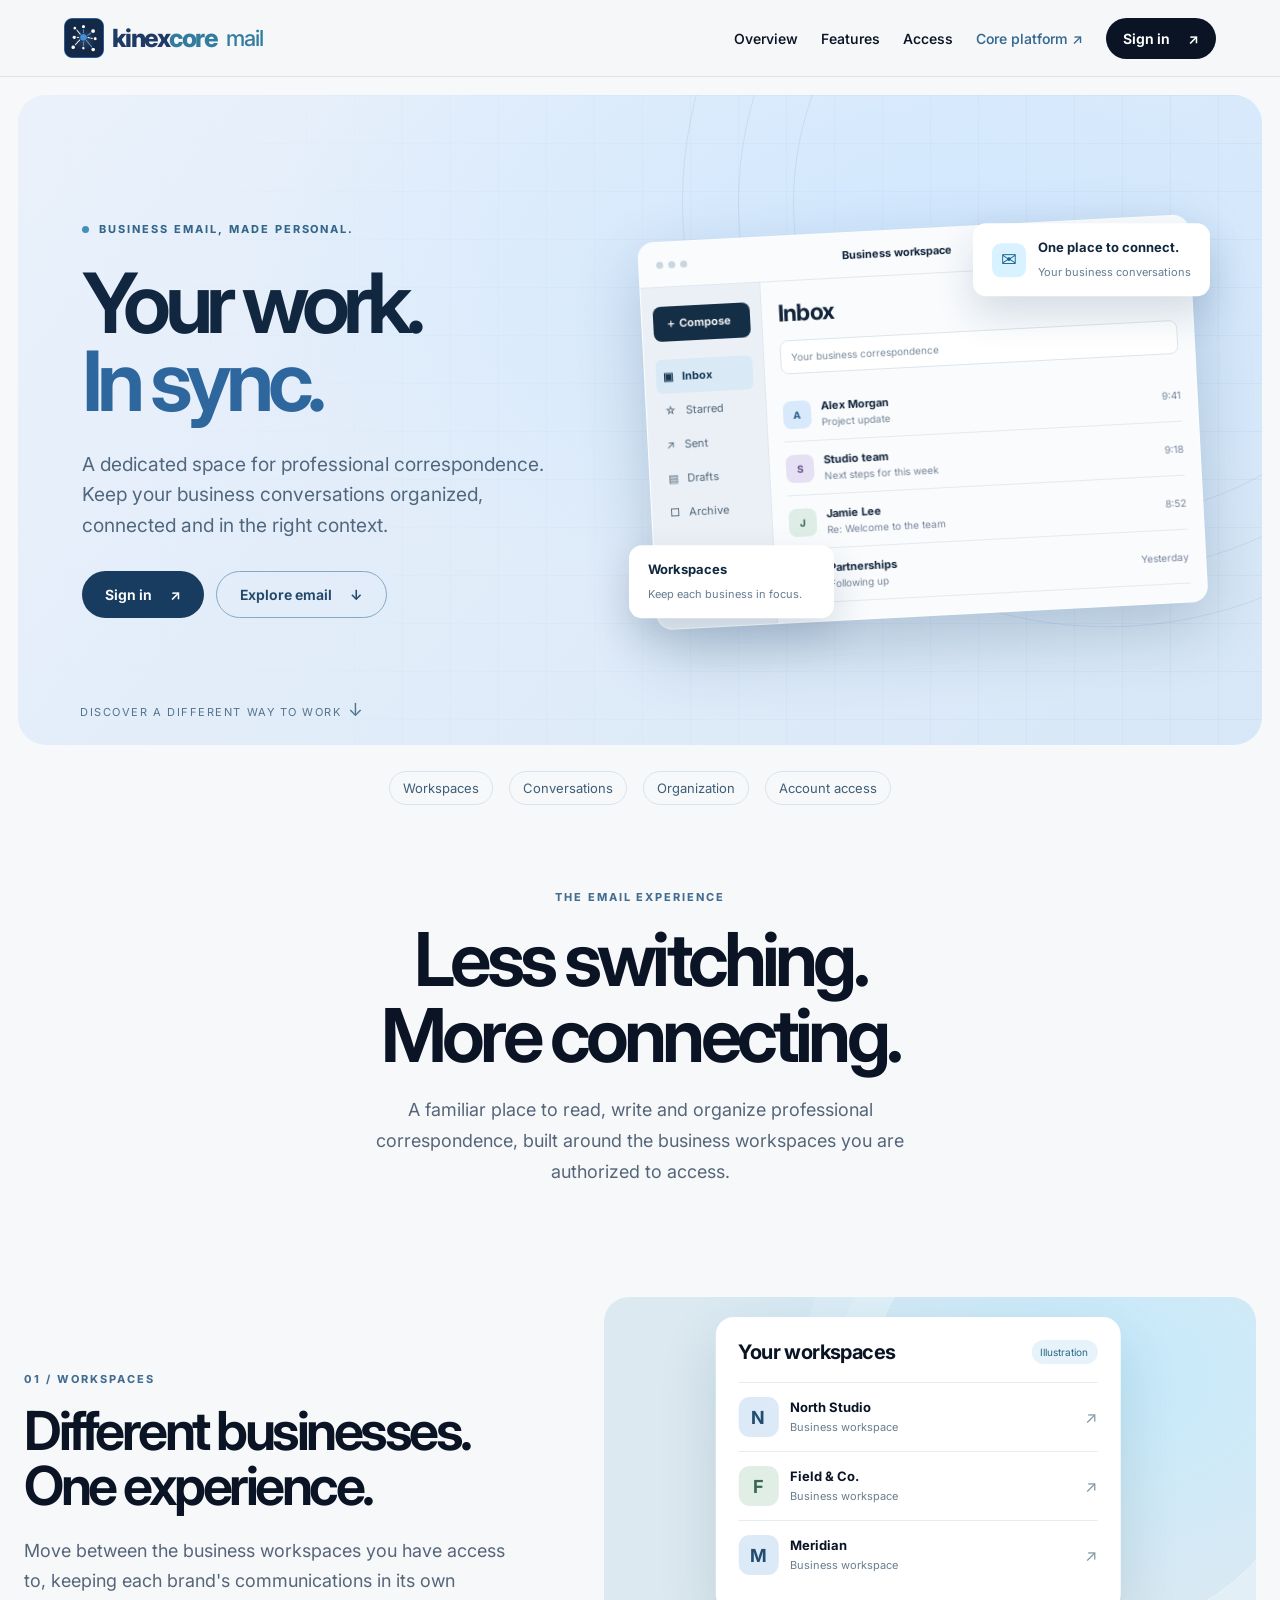
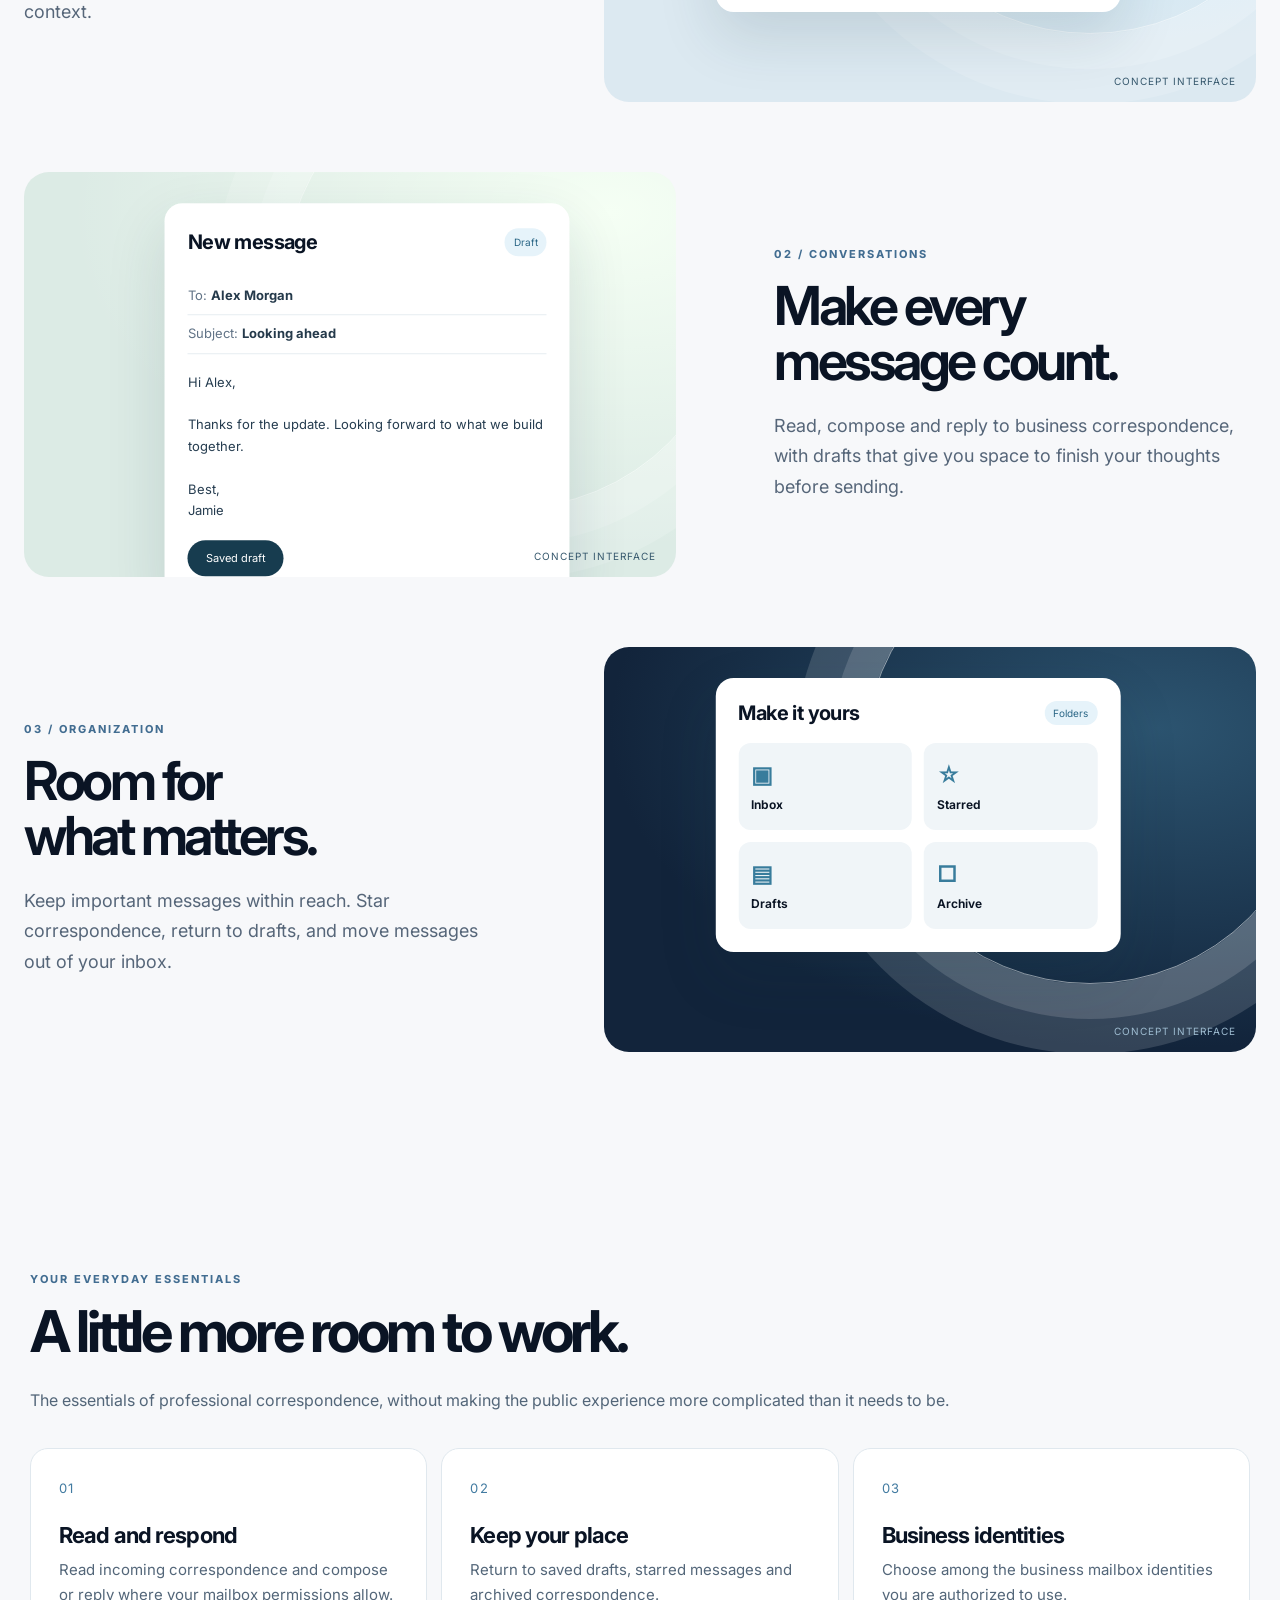
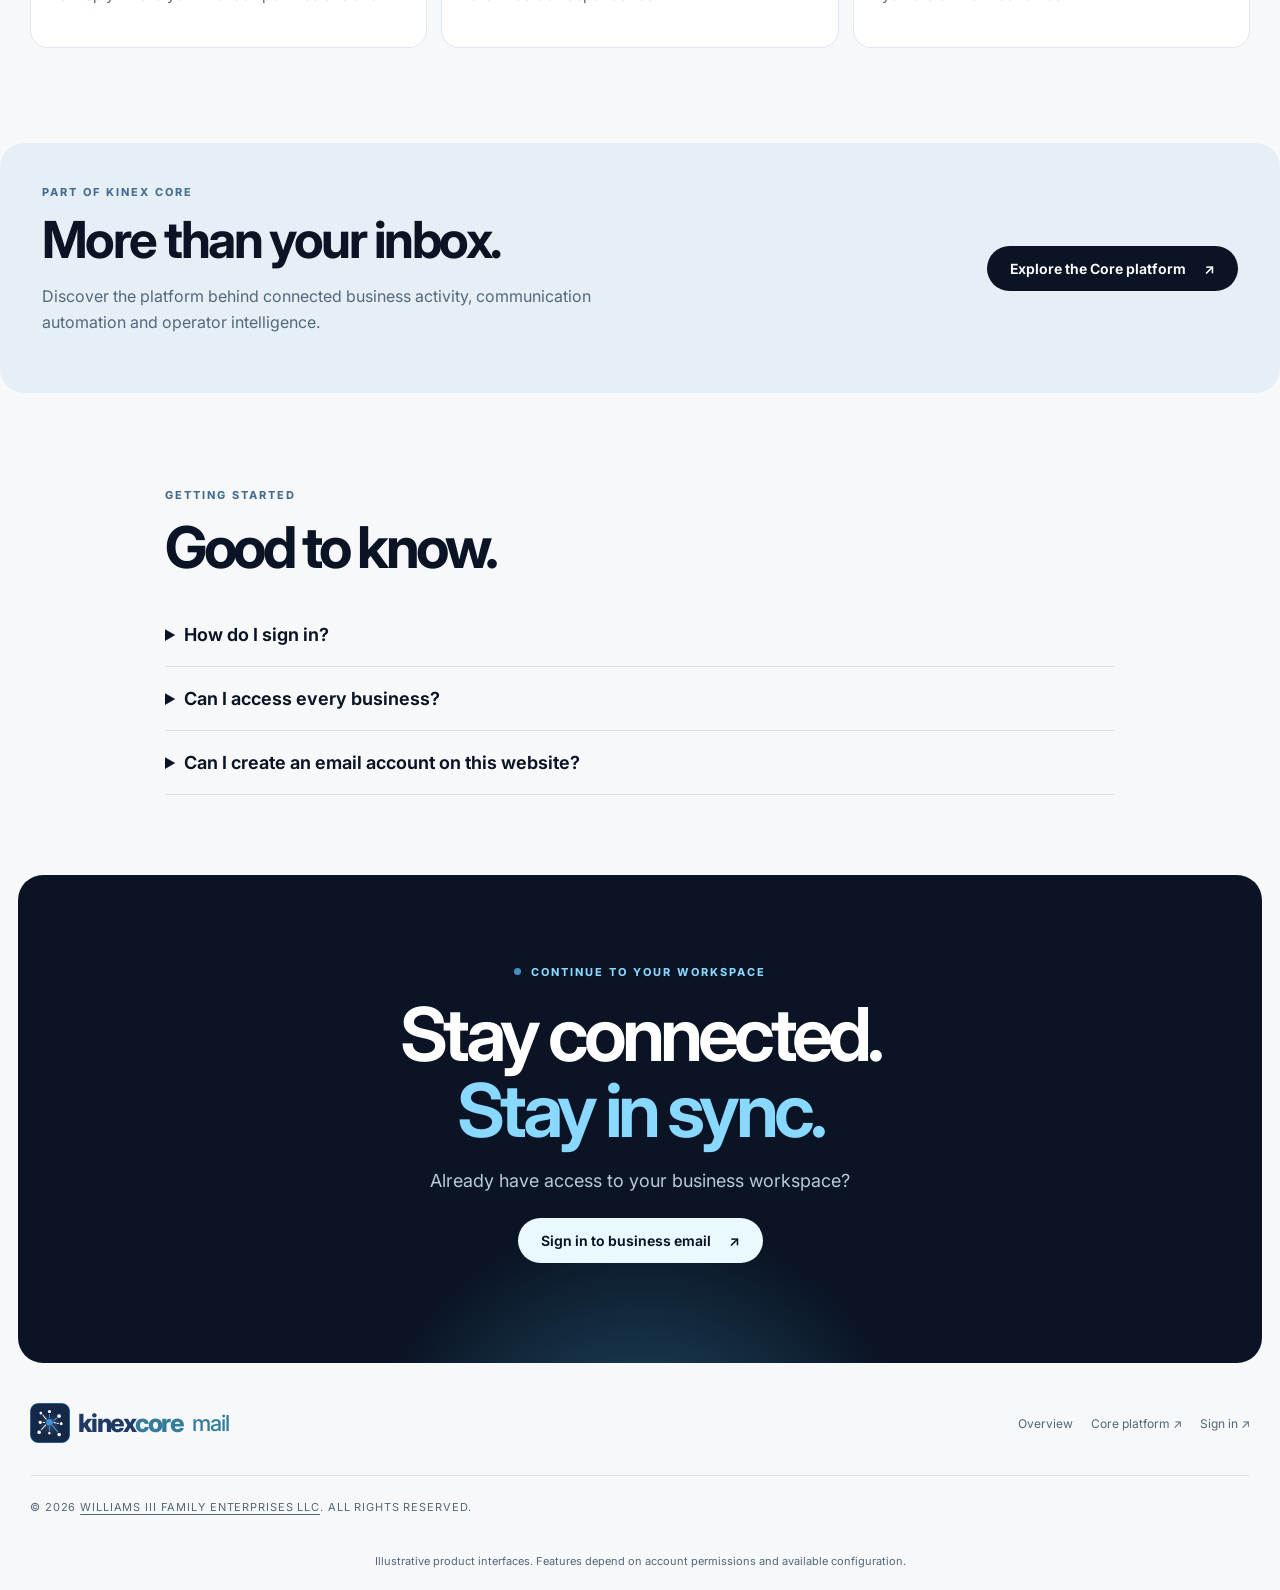
==== commit 89bcee27: "Serve mail marketing at domain root without redirect" ====
--- a/index.html
+++ b/index.html
@@ -1,3 +1,8 @@
-<!doctype html><html lang="en"><head><meta charset="UTF-8"/><link rel="icon" type="image/png" href="/favicon-kinex-core.png"/><meta name="viewport" content="width=device-width, initial-scale=1"/><meta name="theme-color" content="#060b1a"/><link rel="preconnect" href="https://fonts.googleapis.com"/><link rel="preconnect" href="https://fonts.gstatic.com" crossorigin/><link href="https://fonts.googleapis.com/css2?family=Inter:wght@400;500;600&family=Manrope:wght@400;500;600;700;800&display=swap" rel="stylesheet"/><title>Kinex Mail</title>  <script type="module" crossorigin src="/assets/mail-R6VOnrYJ.js"></script>
-  <link rel="stylesheet" crossorigin href="/assets/mail-D9PkAgKf.css">
-<script src="/marketing/entry.js"></script></head><body><div id="root"></div></body></html>
+<!doctype html><html lang="en"><head><meta charset="UTF-8"/><link rel="icon" type="image/png" href="/favicon-kinex-core.png"/><meta name="viewport" content="width=device-width, initial-scale=1"/><meta name="theme-color" content="#060b1a"/><link rel="preconnect" href="https://fonts.googleapis.com"/><link rel="preconnect" href="https://fonts.gstatic.com" crossorigin/><link href="https://fonts.googleapis.com/css2?family=Inter:wght@400;500;600&family=Manrope:wght@400;500;600;700;800&display=swap" rel="stylesheet"/><title>Business email | Kinex Core</title>  
+  
+<meta name="description" content="A dedicated business email workspace for professional correspondence."><link rel="canonical" href="https://mail.kinexcore.com/"><style>html[data-kinex-surface="app"] #kinex-public-home{display:none!important}html[data-kinex-surface="marketing"] #root{display:none!important}</style><link id="kinex-marketing-style" rel="stylesheet" href="/marketing/site.css" media="not all"><script src="/marketing/entry.js" data-kinex-root="mail" data-app-title="Business email | Kinex Core"></script></head><body class="mailtheme"><div id="kinex-public-home"><header><nav aria-label="Main navigation"><a class="brand" href="#top" aria-label="Kinex Core mail"><img src="/kinex-sidebar-mark.png" alt="" width="40" height="40" decoding="async"><span class="wordmark">kinex<em>core</em></span><small class="product-label">mail</small></a><div class="navlinks"><a class="anchor" href="#overview">Overview</a><a class="anchor" href="#capabilities">Features</a><a class="anchor" href="#access">Access</a><a class="sibling" href="https://www.kinexcore.com/">Core platform ↗</a><a class="btn " href="https://mail.kinexcore.com/#/mail/sign-in">Sign in <span aria-hidden="true">↗</span></a></div></nav></header><main id="top"><section class="hero" data-parallax><div class="orbit"></div><div class="herocopy"><div class="eyebrow">Business email, made personal.</div><h1>Your work.<br><span>In sync.</span></h1><p>A dedicated space for professional correspondence. Keep your business conversations organized, connected and in the right context.</p><div class="actions"><a class="btn light" href="https://mail.kinexcore.com/#/mail/sign-in">Sign in <span aria-hidden="true">↗</span></a><a class="btn outline" href="#overview">Explore email <span aria-hidden="true">↓</span></a></div></div><div class="hero-visual" aria-label="Illustrative business inbox preview"><div class="window"><div class="winbar"><span class="dots"><i></i><i></i><i></i></span><span>Business workspace</span><span class="previewlabel">Concept UI</span></div><div class="mailui"><div class="sidebar"><div class="sidebtn">＋ Compose</div><div class="sel">▣ &nbsp; Inbox</div><div>☆ &nbsp; Starred</div><div>↗ &nbsp; Sent</div><div>▤ &nbsp; Drafts</div><div>□ &nbsp; Archive</div></div><div class="inbox"><h3>Inbox</h3><div class="search">Your business correspondence</div><div class="msg"><div class="avatar">A</div><div><b>Alex Morgan</b><span>Project update</span></div><span>9:41</span></div><div class="msg"><div class="avatar">S</div><div><b>Studio team</b><span>Next steps for this week</span></div><span>9:18</span></div><div class="msg"><div class="avatar">J</div><div><b>Jamie Lee</b><span>Re: Welcome to the team</span></div><span>8:52</span></div><div class="msg"><div class="avatar">P</div><div><b>Partnerships</b><span>Following up</span></div><span>Yesterday</span></div></div></div></div><div class="float one"><div class="symbol">✉</div><div><strong>One place to connect.</strong><small>Your business conversations</small></div></div><div class="float two"><strong>Workspaces</strong><small>Keep each business in focus.</small></div></div><a class="scrollhint" href="#overview">Discover a different way to work</a></section>
+<div class="subnav"><a href="#workspaces">Workspaces</a><a href="#capabilities">Conversations</a><a href="#organization">Organization</a><a href="#access">Account access</a></div><section class="intro" id="overview"><div class="section-kicker">The email experience</div><h2>Less switching.<br>More connecting.</h2><p>A familiar place to read, write and organize professional correspondence, built around the business workspaces you are authorized to access.</p></section><div class="stories" id="capabilities"><section class="story" id="workspaces"><div class="copy"><div class="section-kicker">01 / Workspaces</div><h2>Different businesses.<br>One experience.</h2><p>Move between the business workspaces you have access to, keeping each brand's communications in its own context.</p></div><div class="scene" data-parallax><div class="panel"><div class="top"><h3>Your workspaces</h3><span class="tag">Illustration</span></div><div class="workspace"><div class="logo">N</div><div><b>North Studio</b><small>Business workspace</small></div><span class="arrow">↗</span></div><div class="workspace"><div class="logo">F</div><div><b>Field & Co.</b><small>Business workspace</small></div><span class="arrow">↗</span></div><div class="workspace"><div class="logo">M</div><div><b>Meridian</b><small>Business workspace</small></div><span class="arrow">↗</span></div></div><span class="scene-label">Concept interface</span></div></section>
+<section class="story reverse"><div class="copy"><div class="section-kicker">02 / Conversations</div><h2>Make every<br>message count.</h2><p>Read, compose and reply to business correspondence, with drafts that give you space to finish your thoughts before sending.</p></div><div class="scene mint" data-parallax><div class="panel compose"><div class="top"><h3>New message</h3><span class="tag">Draft</span></div><div class="field">To: <b>Alex Morgan</b></div><div class="field">Subject: <b>Looking ahead</b></div><div class="message">Hi Alex,<br><br>Thanks for the update. Looking forward to what we build together.<br><br>Best,<br>Jamie</div><span class="panelbtn">Saved draft</span></div><span class="scene-label">Concept interface</span></div></section>
+<section class="story" id="organization"><div class="copy"><div class="section-kicker">03 / Organization</div><h2>Room for<br>what matters.</h2><p>Keep important messages within reach. Star correspondence, return to drafts, and move messages out of your inbox.</p></div><div class="scene night" data-parallax><div class="panel"><div class="top"><h3>Make it yours</h3><span class="tag">Folders</span></div><div class="folders"><div class="folder"><span>▣</span>Inbox</div><div class="folder"><span>☆</span>Starred</div><div class="folder"><span>▤</span>Drafts</div><div class="folder"><span>□</span>Archive</div></div></div><span class="scene-label">Concept interface</span></div></section></div>
+<section class="strip"><div class="section-kicker">Your everyday essentials</div><h2>A little more room to work.</h2><p>The essentials of professional correspondence, without making the public experience more complicated than it needs to be.</p><div class="tiles"><article class="tile"><span class="n">01</span><h3>Read and respond</h3><p>Read incoming correspondence and compose or reply where your mailbox permissions allow.</p></article><article class="tile"><span class="n">02</span><h3>Keep your place</h3><p>Return to saved drafts, starred messages and archived correspondence.</p></article><article class="tile"><span class="n">03</span><h3>Business identities</h3><p>Choose among the business mailbox identities you are authorized to use.</p></article></div></section><section class="bridge"><div><div class="section-kicker">Part of Kinex Core</div><h2>More than your inbox.</h2><p>Discover the platform behind connected business activity, communication automation and operator intelligence.</p></div><a class="btn " href="https://www.kinexcore.com/">Explore the Core platform <span aria-hidden="true">↗</span></a></section><section class="faq" id="access"><div class="section-kicker">Getting started</div><h2>Good to know.</h2><details><summary>How do I sign in?</summary><p>Use your existing Kinex account. The sign-in link opens the established email application.</p></details><details><summary>Can I access every business?</summary><p>No. Your available workspaces and mailbox identities depend on your granted access.</p></details><details><summary>Can I create an email account on this website?</summary><p>Public self-service registration is not available on this website. Use the existing invitation and account-access process.</p></details></section><section class="closing"><div class="eyebrow">Continue to your workspace</div><h2>Stay connected.<br><span>Stay in sync.</span></h2><p>Already have access to your business workspace?</p><a class="btn light" href="https://mail.kinexcore.com/#/mail/sign-in">Sign in to business email <span aria-hidden="true">↗</span></a></section></main><footer><a class="brand" href="#top" aria-label="Kinex Core mail"><img src="/kinex-sidebar-mark.png" alt="" width="40" height="40" decoding="async"><span class="wordmark">kinex<em>core</em></span><small class="product-label">mail</small></a><span class="legal-owner">© 2026 <a href="https://williamsiiifamily.com">Williams III Family Enterprises LLC</a>. All rights reserved.</span><div class="footerlinks"><a href="#overview">Overview</a><a href="https://www.kinexcore.com/">Core platform ↗</a><a href="https://mail.kinexcore.com/#/mail/sign-in">Sign in ↗</a></div></footer><div class="legalnote">Illustrative product interfaces. Features depend on account permissions and available configuration.</div></div><div id="root"></div><template id="kinex-app-assets"><link rel="stylesheet" crossorigin href="/assets/mail-Dzk2Y-Dz.css">
+<script type="module" crossorigin src="/assets/mail-Vc_-uI27.js"></script></template><noscript><p>JavaScript is required for account access and interactive features.</p></noscript></body></html>
--- a/marketing/site.css
+++ b/marketing/site.css
@@ -0,0 +1,16 @@
+
+:root{--ink:#0a1424;--muted:#566679;--ice:#89d8ff;--paper:#f5f7f9;--white:#fff;--line:#dce5ec}*{box-sizing:border-box}html{scroll-behavior:smooth;scroll-padding-top:90px}body{margin:0;background:var(--paper);color:var(--ink);font-family:Inter,-apple-system,BlinkMacSystemFont,"Segoe UI",sans-serif;-webkit-font-smoothing:antialiased}a{color:inherit;text-decoration:none}a:focus-visible{outline:3px solid #179eda;outline-offset:5px}header{position:sticky;top:0;z-index:10;background:rgba(245,247,249,.92);backdrop-filter:blur(18px);border-bottom:1px solid #dce5ec}nav{max-width:1440px;height:76px;margin:auto;padding:0 5%;display:flex;align-items:center;justify-content:space-between;gap:20px}.brand{display:inline-flex;align-items:center;gap:9px;font-size:25px;font-weight:800;letter-spacing:-1.8px;white-space:nowrap}.brand svg{width:28px;height:28px}.brand em{font-style:normal;font-weight:400;color:#337c9e}.navlinks{display:flex;align-items:center;gap:28px;font-size:14px;font-weight:550}.btn{display:inline-flex;align-items:center;justify-content:center;gap:18px;background:var(--ink);color:white;border-radius:100px;padding:14px 23px;font-weight:650;font-size:14px;white-space:nowrap;transition:transform .2s,background .2s}.btn:hover{transform:translateY(-2px);background:#254561}.btn.light{background:#eaf8ff;color:var(--ink)}.btn.outline{background:transparent;border:1px solid #6e8297;color:white}.hero{margin:18px auto 0;max-width:1440px;width:calc(100% - 36px);min-height:690px;border-radius:28px;overflow:hidden;position:relative;background:radial-gradient(ellipse at 75% 25%,#284e68 0%,transparent 49%),radial-gradient(ellipse at 90% 95%,#12415b 0%,transparent 55%),#0a1424;color:white;display:grid;grid-template-columns:1.02fr 1fr;align-items:center;padding:7% 5%;isolation:isolate}.hero:before{content:"";position:absolute;inset:0;background-image:linear-gradient(#a2d5ef0b 1px,transparent 1px),linear-gradient(90deg,#a2d5ef0b 1px,transparent 1px);background-size:48px 48px;mask-image:linear-gradient(90deg,transparent,#000);z-index:-1}.orbit{position:absolute;border:1px solid #93dcff29;border-radius:50%;width:850px;height:850px;right:-270px;top:-320px;z-index:-1;transform:translateY(var(--parallax,0px))}.orbit:after,.orbit:before{content:"";position:absolute;inset:55px;border:1px solid #93dcff29;border-radius:50%}.orbit:after{inset:110px}.eyebrow{font-size:11px;font-weight:750;letter-spacing:.18em;text-transform:uppercase;display:flex;align-items:center;gap:10px;color:#83cdee}.eyebrow:before{content:"";width:7px;height:7px;background:#89d8ff;border-radius:50%}.hero h1{font-size:clamp(68px,7.5vw,122px);line-height:.94;letter-spacing:-.075em;font-weight:650;margin:28px 0}.hero h1 span{color:var(--ice)}.hero p{font-size:clamp(17px,1.5vw,20px);line-height:1.6;max-width:470px;color:#c0d0df}.actions{display:flex;flex-wrap:wrap;gap:12px;margin-top:30px}.hero-visual{min-height:440px;position:relative;display:grid;place-items:center;perspective:1200px}.window{width:100%;max-width:590px;border-radius:16px;overflow:hidden;background:#f9fbfd;color:#12243a;box-shadow:0 35px 100px #02081285;border:1px solid #ffffff90;transform:translateY(var(--parallax,0px)) rotate(-4deg)}.winbar{display:flex;align-items:center;justify-content:space-between;padding:15px 17px;border-bottom:1px solid #e0e8ef;font-size:11px;font-weight:700}.dots{display:flex;gap:5px}.dots i{width:7px;height:7px;border-radius:50%;background:#c8d6df}.previewlabel{color:#62768a;font-size:9px;text-transform:uppercase;letter-spacing:.1em}.mailui{display:grid;grid-template-columns:120px 1fr;min-height:315px}.sidebar{padding:19px 11px;background:#eaf0f5;border-right:1px solid #e0e8ef;font-size:11px}.sidebtn{background:#142e45;color:white;border-radius:8px;padding:10px 12px;margin-bottom:18px;font-weight:650}.sidebar div:not(.sidebtn){padding:10px 7px;color:#50647a}.sidebar .sel{background:#d9eaf6;border-radius:6px;font-weight:700;color:#183852!important}.inbox{padding:18px 16px}.inbox h3{margin:0 0 13px;font-size:23px;letter-spacing:-.8px}.search{border:1px solid #dce5ec;background:white;border-radius:8px;padding:10px;color:#77899a;font-size:10px;margin-bottom:14px}.msg{display:grid;grid-template-columns:30px 1fr auto;gap:8px;align-items:center;border-bottom:1px solid #e3eaf0;padding:12px 0;font-size:10px}.avatar{width:28px;height:28px;border-radius:8px;background:#d7e9fb;color:#316388;display:grid;place-items:center;font-weight:750}.msg:nth-child(4) .avatar{background:#e5e0f4;color:#69588a}.msg:nth-child(5) .avatar{background:#deeee6;color:#376c55}.msg b{display:block;font-size:11px;margin-bottom:3px}.msg span{color:#758498}.float{position:absolute;background:white;color:#10283e;border-radius:13px;box-shadow:0 20px 48px #0005;padding:16px 19px;transform:translateY(calc(var(--parallax,0px) * -.75));z-index:2}.float strong{font-size:13px;display:block;margin:0 0 5px}.float small{color:#657c91;font-size:11px}.float.one{top:25px;right:-12px;display:flex;gap:12px;align-items:center}.float.two{bottom:20px;left:-17px;min-width:205px}.float .symbol{background:#d9f2ff;border-radius:9px;color:#17658c;width:34px;height:34px;display:grid;place-items:center;font-size:19px}.scrollhint{position:absolute;bottom:25px;left:5%;font-size:11px;text-transform:uppercase;letter-spacing:.14em;color:#a8bfd1}.scrollhint:after{content:' ↓';font-size:18px}.intro{max-width:900px;margin:auto;padding:105px 25px 75px;text-align:center}.section-kicker{font-size:11px;font-weight:750;letter-spacing:.18em;text-transform:uppercase;color:#397895}.intro h2,.story h2,.closing h2{font-size:clamp(40px,5.8vw,80px);letter-spacing:-.065em;line-height:1.02;margin:18px 0 22px;font-weight:650}.intro p,.story p{font-size:18px;line-height:1.7;color:var(--muted);max-width:560px;margin:0 auto}.stories{max-width:1280px;margin:auto;padding:0 24px 110px}.story{display:grid;grid-template-columns:.85fr 1.15fr;align-items:center;min-height:490px;gap:8%;padding:35px 0}.story.reverse{grid-template-columns:1.15fr .85fr}.story.reverse .copy{order:2}.story h2{font-size:clamp(38px,4.5vw,63px)}.story p{margin:0}.scene{border-radius:25px;min-height:430px;position:relative;overflow:hidden;display:grid;place-items:center;background:radial-gradient(ellipse at 75% 20%,#c5eafc,transparent 60%),#dce9f1;isolation:isolate}.scene:before{content:"";position:absolute;width:450px;height:450px;border:1px solid #fff8;border-radius:50%;right:-60px;top:-80px;box-shadow:0 0 0 35px #ffffff24,0 0 0 70px #ffffff24;z-index:-1;transform:translateY(var(--parallax,0px))}.scene.mint{background:radial-gradient(ellipse at 90% 10%,#f5fff4,transparent 65%),#dcebe5}.scene.night{background:radial-gradient(ellipse at 85% 20%,#2c5470,transparent 70%),#12243b}.panel{background:#fff;border:1px solid #ffffffd9;border-radius:18px;padding:22px;width:75%;max-width:405px;box-shadow:0 24px 60px #18384a24;transform:translateY(var(--parallax,0px))}.panel .top{display:flex;align-items:center;justify-content:space-between;gap:8px;margin-bottom:18px}.panel h3{font-size:20px;letter-spacing:-.6px;margin:0}.panel .tag{font-size:10px;background:#e6f3fa;color:#2a6686;border-radius:100px;padding:6px 9px}.workspace{display:flex;align-items:center;gap:12px;padding:14px 0;border-top:1px solid #e6edf1}.workspace .logo{display:grid;place-items:center;width:40px;height:40px;border-radius:11px;background:#dce9f7;color:#234d70;font-size:18px;font-weight:700}.workspace:nth-child(3) .logo{background:#e1eee5;color:#386953}.workspace b{font-size:13px;display:block}.workspace small{font-size:11px;color:#697e8d}.workspace .arrow{margin-left:auto;color:#8298a7}.compose{font-size:13px;line-height:1.65}.compose .field{padding:8px 0;border-bottom:1px solid #e6edf1;color:#627487}.compose .field b{color:#253a4b}.compose .message{padding:18px 0;color:#263d50}.panelbtn{display:inline-block;border-radius:100px;background:#173c4f;color:white;font-size:11px;padding:9px 18px}.folders{display:grid;grid-template-columns:1fr 1fr;gap:12px}.folder{padding:18px 13px;border-radius:12px;background:#f0f5f8;font-size:12px;font-weight:650}.folder span{display:block;color:#387c9c;font-size:23px;margin-bottom:8px}.closing{background:#0a1424;color:white;margin:0 18px;border-radius:25px;text-align:center;padding:90px 25px 100px;position:relative;overflow:hidden}.closing:before{content:"";position:absolute;width:600px;height:600px;left:50%;top:65%;transform:translateX(-50%);background:radial-gradient(circle,#214e69,transparent 65%);pointer-events:none}.closing>*{position:relative}.closing h2 span{color:var(--ice)}.closing p{color:#b8cad8;font-size:18px;margin:0 0 27px}.closing .eyebrow{justify-content:center}.closing .btn{margin:auto}footer{max-width:1280px;margin:auto;padding:40px 30px;display:flex;justify-content:space-between;align-items:center;gap:20px;flex-wrap:wrap;color:#536679;font-size:12px}.footerlinks{display:flex;gap:20px}.footnote{padding:0 25px 20px;text-align:center;color:#647688;font-size:11px}.scene-label{position:absolute;bottom:15px;right:20px;font-size:10px;letter-spacing:.1em;text-transform:uppercase;color:#36586d}.night .scene-label{color:#9ebcd1}@media(max-width:900px){.hero{grid-template-columns:1fr;min-height:auto;padding:65px 6% 60px}.hero-visual{margin-top:38px;min-height:390px}.window{width:90%}.hero h1{font-size:clamp(63px,12vw,100px)}.scrollhint{display:none}.story,.story.reverse{grid-template-columns:1fr;gap:25px;padding:24px 0 45px}.story.reverse .copy{order:0}.scene{min-height:360px}.intro{padding:80px 24px 30px}.stories{padding-bottom:65px}}@media(max-width:550px){nav{height:66px;padding:0 18px}.brand{font-size:22px}.navlinks>a:not(.btn){display:none}.hero{width:calc(100% - 20px);margin-top:10px;border-radius:20px;padding:48px 22px 42px}.hero h1{font-size:clamp(52px,13vw,76px)}.hero-visual{min-height:275px;margin-top:25px}.window{width:100%;transform:translateY(var(--parallax,0px));border-radius:10px}.mailui{grid-template-columns:79px 1fr;min-height:215px}.sidebar{padding:9px 5px;font-size:8px}.sidebtn{padding:7px 6px;margin-bottom:7px}.sidebar div:not(.sidebtn){padding:7px 4px}.inbox{padding:10px 9px}.inbox h3{font-size:17px;margin:0 0 8px}.search{padding:5px;margin-bottom:4px}.msg{grid-template-columns:20px 1fr;gap:5px;padding:7px 0;font-size:8px}.msg b{font-size:9px}.msg>span:last-child{display:none}.avatar{width:20px;height:20px}.winbar{padding:9px;font-size:9px}.float{padding:10px 12px}.float.one{top:-5px;right:-8px}.float.two{bottom:0;left:-5px;min-width:145px}.float strong{font-size:10px}.float small{font-size:9px}.float .symbol{width:25px;height:25px}.scene{min-height:300px}.panel{width:84%;padding:18px}.stories{padding:0 18px 45px}.closing{margin:0 10px;padding:70px 20px}.intro p,.story p{font-size:16px}.footerlinks{flex-wrap:wrap}.btn{padding:13px 18px}}@media(prefers-reduced-motion:reduce){html{scroll-behavior:auto}*,*:before,*:after{transition:none!important;--parallax:0px!important}}
+
+:root{--paper:#f7f8fa} .brand small{font-size:12px;letter-spacing:0;font-weight:600;color:#56748d;border-left:1px solid #b8c7d4;padding-left:10px;margin-left:4px}.navlinks{gap:23px}.navlinks .sibling{color:#386a91}.hero{min-height:650px}.hero h1{font-size:clamp(58px,6.5vw,100px)}.section-kicker{color:#426d91}.story{min-height:465px}.scene{min-height:405px}.hero-visual .window{transform:translate3d(calc(var(--parallax,0px)*.35),var(--parallax,0px),0) rotate(-3deg)}.scene .panel{transform:translate3d(calc(var(--parallax,0px)*.35),var(--parallax,0px),0)}.story.reverse .scene .panel{transform:translate3d(calc(var(--parallax,0px)*-.5),calc(var(--parallax,0px)*-.75),0)}.subnav{display:flex;justify-content:center;gap:16px;flex-wrap:wrap;padding:26px 18px 0;font-size:13px;color:#3d5e79}.subnav a{padding:8px 13px;border:1px solid #d8e4ef;border-radius:50px}.subnav a:hover{background:#e2eef7}.intro{padding-top:85px}.story h2{font-size:clamp(38px,4.2vw,60px)}.strip{max-width:1280px;padding:75px 30px;margin:auto}.strip h2,.faq h2{font-size:clamp(36px,4.5vw,62px);letter-spacing:-.06em;line-height:1.05;margin:15px 0 25px}.strip p{color:#536679;line-height:1.65}.tiles{display:grid;grid-template-columns:repeat(3,1fr);gap:14px;margin-top:35px}.tile{background:white;border:1px solid #e0e8ee;border-radius:18px;padding:28px;min-height:200px}.tile .n{font-size:13px;color:#427ba1;letter-spacing:.1em}.tile h3{font-size:22px;letter-spacing:-.04em;margin:25px 0 10px}.tile p{font-size:15px;margin:0}.bridge{max-width:1280px;margin:20px auto 70px;background:#e7eff6;border-radius:24px;padding:42px;display:grid;grid-template-columns:1.2fr .8fr;gap:35px;align-items:center}.bridge h2{font-size:clamp(32px,4vw,51px);line-height:1.05;letter-spacing:-.05em;margin:14px 0}.bridge p{color:#52687c;line-height:1.65;max-width:630px}.bridge .btn{justify-self:end}.faq{max-width:1000px;margin:auto;padding:25px 25px 80px}.faq details{border-bottom:1px solid #d9e2e9;padding:21px 0}.faq summary{cursor:pointer;font-size:18px;font-weight:650}.faq details p{color:#566679;line-height:1.7;max-width:720px}.flowui{padding:22px;background:#f7fafc;display:grid;gap:14px}.flowline{display:grid;grid-template-columns:1fr 28px 1fr;align-items:center;gap:7px}.flowline .node{background:white;border:1px solid #dce8ef;border-radius:12px;padding:15px}.node b{display:block;font-size:13px;margin-bottom:5px}.node small{font-size:10px;color:#5b7185}.flowline .arr{text-align:center;color:#4783ab;font-size:18px}.flowresult{background:#e4f1f8;border:1px solid #c9e1ed;border-radius:12px;padding:14px;display:flex;justify-content:space-between;align-items:center;font-size:12px;color:#204c71}.minirows{display:grid;gap:9px}.minirow{border:1px solid #dce7ee;border-radius:9px;padding:12px;display:flex;justify-content:space-between;align-items:center;gap:12px;font-size:12px}.minirow small{color:#637c91}.minitag{background:#e5f1e9;color:#2e6b53;border-radius:20px;padding:5px 8px;font-size:10px;white-space:nowrap}.barset{display:flex;align-items:end;height:130px;gap:12px;padding:10px 0 0;border-bottom:1px solid #dce7ee}.barset i{flex:1;background:linear-gradient(#89c7e6,#3c739b);border-radius:6px 6px 0 0}.mailtheme .hero{background:radial-gradient(ellipse at 75% 25%,#d1e8ff 0%,transparent 55%),linear-gradient(130deg,#eaf1fb,#d7e7f7);color:#11263f}.mailtheme .hero h1 span{color:#2e679d}.mailtheme .hero p{color:#50677e}.mailtheme .eyebrow{color:#34668a}.mailtheme .eyebrow:before{background:#448fc1}.mailtheme .hero .btn.light{background:#173c60;color:#fff}.mailtheme .hero .btn.outline{color:#21486a;border-color:#87a8c3}.mailtheme .hero .orbit,.mailtheme .hero .orbit:after,.mailtheme .hero .orbit:before{border-color:#5182af22}.mailtheme .hero .window{box-shadow:0 24px 65px #1b41643b}.mailtheme .float{box-shadow:0 18px 38px #1b416429}.mailtheme .scrollhint{color:#53748d}.mailtheme .closing .eyebrow{color:#89d8ff}.legalnote{font-size:11px;color:#697c8a;text-align:center;padding:0 25px 22px}.footerlinks{gap:18px}.footerlinks a:hover,.navlinks a:not(.btn):hover{text-decoration:underline}.navlinks .btn{padding:12px 17px}.mailtheme .hero:before{background-image:linear-gradient(#6796bd12 1px,transparent 1px),linear-gradient(90deg,#6796bd12 1px,transparent 1px)}@media(max-width:900px){.hero{min-height:auto}.bridge{margin:0 20px 60px;grid-template-columns:1fr;padding:30px}.bridge .btn{justify-self:start}.tiles{grid-template-columns:1fr 1fr}.navlinks{gap:12px}.navlinks a.anchor{display:none}.story{min-height:auto}.scene{min-height:350px}}@media(max-width:550px){.navlinks>a.sibling{display:inline;font-size:11px}.navlinks .btn{font-size:11px;padding:10px 12px;gap:7px}.brand{font-size:19px;gap:6px}.brand svg{width:21px;height:21px}.brand small{display:none}.navlinks{gap:10px}nav{gap:10px;padding:0 12px}.hero h1{font-size:clamp(47px,12vw,68px)}.hero-visual .window{transform:translateY(var(--parallax,0px))}.hero-visual{min-height:290px}.tiles{grid-template-columns:1fr}.tile{min-height:auto}.strip{padding:40px 20px}.bridge{margin:10px 15px 45px;padding:26px}.scene{min-height:300px}.flowui{padding:10px;gap:8px}.flowline .node{padding:9px}.node b{font-size:11px}.node small{font-size:9px}.flowline{grid-template-columns:1fr 17px 1fr}.flowresult{font-size:10px;padding:10px}.faq{padding-bottom:55px}.subnav{gap:7px}.subnav a{font-size:11px;padding:7px 10px}.intro{padding-top:65px}.footerlinks{gap:12px}}
+
+/* Public wordmark: reuse the original Kinex mark without alteration. */
+.brand{gap:8px;color:#203a66;font-weight:800;letter-spacing:-.05em}
+.brand img{width:40px;height:40px;object-fit:contain;flex:none}
+.brand .wordmark{white-space:nowrap}
+.brand em{font-weight:800;color:#337c9e}
+.brand .product-label{display:inline;font-size:22px;color:#337c9e;font-weight:500;letter-spacing:-.045em;border:0;padding:0;margin:0}
+.legal-owner{order:3;flex:0 0 100%;border-top:1px solid #dce5ec;padding-top:24px;margin-top:12px;font-size:11px;letter-spacing:.08em;text-transform:uppercase}
+.legal-owner a{text-decoration:underline;text-underline-offset:3px}
+.legal-owner a:hover{text-decoration-thickness:2px}
+.legalnote{color:#526679}
+@media(max-width:550px){.brand img{width:30px;height:30px}.brand{gap:5px;font-size:19px}.brand .product-label{font-size:17px}.navlinks{gap:9px}.navlinks .sibling{font-size:10px}.navlinks .btn{padding:10px 12px}.legal-owner{line-height:1.8}}
--- a/assets/mail-Dzk2Y-Dz.css
+++ b/assets/mail-Dzk2Y-Dz.css
@@ -0,0 +1 @@
+@layer properties{@supports (((-webkit-hyphens:none)) and (not (margin-trim:inline))) or ((-moz-orient:inline) and (not (color:rgb(from red r g b)))){*,:before,:after,::backdrop{--tw-translate-x:0;--tw-translate-y:0;--tw-translate-z:0;--tw-rotate-x:initial;--tw-rotate-y:initial;--tw-rotate-z:initial;--tw-skew-x:initial;--tw-skew-y:initial;--tw-space-y-reverse:0;--tw-divide-y-reverse:0;--tw-border-style:solid;--tw-leading:initial;--tw-font-weight:initial;--tw-tracking:initial;--tw-ordinal:initial;--tw-slashed-zero:initial;--tw-numeric-figure:initial;--tw-numeric-spacing:initial;--tw-numeric-fraction:initial;--tw-shadow:0 0 #0000;--tw-shadow-color:initial;--tw-shadow-alpha:100%;--tw-inset-shadow:0 0 #0000;--tw-inset-shadow-color:initial;--tw-inset-shadow-alpha:100%;--tw-ring-color:initial;--tw-ring-shadow:0 0 #0000;--tw-inset-ring-color:initial;--tw-inset-ring-shadow:0 0 #0000;--tw-ring-inset:initial;--tw-ring-offset-width:0px;--tw-ring-offset-color:#fff;--tw-ring-offset-shadow:0 0 #0000;--tw-outline-style:solid;--tw-blur:initial;--tw-brightness:initial;--tw-contrast:initial;--tw-grayscale:initial;--tw-hue-rotate:initial;--tw-invert:initial;--tw-opacity:initial;--tw-saturate:initial;--tw-sepia:initial;--tw-drop-shadow:initial;--tw-drop-shadow-color:initial;--tw-drop-shadow-alpha:100%;--tw-drop-shadow-size:initial;--tw-duration:initial}}}@layer theme{:root,:host{--font-sans:ui-sans-serif, system-ui, sans-serif, "Apple Color Emoji", "Segoe UI Emoji", "Segoe UI Symbol", "Noto Color Emoji";--font-mono:ui-monospace, SFMono-Regular, Menlo, Monaco, Consolas, "Liberation Mono", "Courier New", monospace;--color-red-50:oklch(97.1% .013 17.38);--color-red-100:oklch(93.6% .032 17.717);--color-red-200:oklch(88.5% .062 18.334);--color-red-300:oklch(80.8% .114 19.571);--color-red-500:oklch(63.7% .237 25.331);--color-red-600:oklch(57.7% .245 27.325);--color-red-700:oklch(50.5% .213 27.518);--color-red-800:oklch(44.4% .177 26.899);--color-red-900:oklch(39.6% .141 25.723);--color-orange-500:oklch(70.5% .213 47.604);--color-amber-50:oklch(98.7% .022 95.277);--color-amber-100:oklch(96.2% .059 95.617);--color-amber-200:oklch(92.4% .12 95.746);--color-amber-300:oklch(87.9% .169 91.605);--color-amber-400:oklch(82.8% .189 84.429);--color-amber-500:oklch(76.9% .188 70.08);--color-amber-700:oklch(55.5% .163 48.998);--color-amber-800:oklch(47.3% .137 46.201);--color-amber-900:oklch(41.4% .112 45.904);--color-amber-950:oklch(27.9% .077 45.635);--color-green-500:oklch(72.3% .219 149.579);--color-emerald-50:oklch(97.9% .021 166.113);--color-emerald-100:oklch(95% .052 163.051);--color-emerald-200:oklch(90.5% .093 164.15);--color-emerald-300:oklch(84.5% .143 164.978);--color-emerald-500:oklch(69.6% .17 162.48);--color-emerald-700:oklch(50.8% .118 165.612);--color-emerald-800:oklch(43.2% .095 166.913);--color-emerald-900:oklch(37.8% .077 168.94);--color-emerald-950:oklch(26.2% .051 172.552);--color-teal-50:oklch(98.4% .014 180.72);--color-teal-100:oklch(95.3% .051 180.801);--color-teal-200:oklch(91% .096 180.426);--color-teal-900:oklch(38.6% .063 188.416);--color-teal-950:oklch(27.7% .046 192.524);--color-sky-50:oklch(97.7% .013 236.62);--color-sky-100:oklch(95.1% .026 236.824);--color-sky-200:oklch(90.1% .058 230.902);--color-sky-300:oklch(82.8% .111 230.318);--color-sky-400:oklch(74.6% .16 232.661);--color-sky-500:oklch(68.5% .169 237.323);--color-sky-800:oklch(44.3% .11 240.79);--color-sky-900:oklch(39.1% .09 240.876);--color-sky-950:oklch(29.3% .066 243.157);--color-blue-50:oklch(97% .014 254.604);--color-blue-100:oklch(93.2% .032 255.585);--color-blue-200:oklch(88.2% .059 254.128);--color-blue-300:oklch(80.9% .105 251.813);--color-blue-400:oklch(70.7% .165 254.624);--color-blue-500:oklch(62.3% .214 259.815);--color-blue-600:oklch(54.6% .245 262.881);--color-blue-700:oklch(48.8% .243 264.376);--color-blue-800:oklch(42.4% .199 265.638);--color-blue-900:oklch(37.9% .146 265.522);--color-indigo-50:oklch(96.2% .018 272.314);--color-indigo-100:oklch(93% .034 272.788);--color-indigo-200:oklch(87% .065 274.039);--color-indigo-800:oklch(39.8% .195 277.366);--color-indigo-900:oklch(35.9% .144 278.697);--color-indigo-950:oklch(25.7% .09 281.288);--color-violet-50:oklch(96.9% .016 293.756);--color-violet-100:oklch(94.3% .029 294.588);--color-violet-200:oklch(89.4% .057 293.283);--color-violet-500:oklch(60.6% .25 292.717);--color-violet-800:oklch(43.2% .232 292.759);--color-violet-900:oklch(38% .189 293.745);--color-violet-950:oklch(28.3% .141 291.089);--color-fuchsia-50:oklch(97.7% .017 320.058);--color-fuchsia-100:oklch(95.2% .037 318.852);--color-fuchsia-200:oklch(90.3% .076 319.62);--color-fuchsia-800:oklch(45.2% .211 324.591);--color-fuchsia-900:oklch(40.1% .17 325.612);--color-fuchsia-950:oklch(29.3% .136 325.661);--color-rose-50:oklch(96.9% .015 12.422);--color-rose-100:oklch(94.1% .03 12.58);--color-rose-200:oklch(89.2% .058 10.001);--color-rose-700:oklch(51.4% .222 16.935);--color-rose-800:oklch(45.5% .188 13.697);--color-rose-900:oklch(41% .159 10.272);--color-rose-950:oklch(27.1% .105 12.094);--color-slate-50:oklch(98.4% .003 247.858);--color-slate-100:oklch(96.8% .007 247.896);--color-slate-200:oklch(92.9% .013 255.508);--color-slate-300:oklch(86.9% .022 252.894);--color-slate-400:oklch(70.4% .04 256.788);--color-slate-500:oklch(55.4% .046 257.417);--color-slate-600:oklch(44.6% .043 257.281);--color-slate-700:oklch(37.2% .044 257.287);--color-slate-800:oklch(27.9% .041 260.031);--color-slate-900:oklch(20.8% .042 265.755);--color-gray-50:oklch(98.5% .002 247.839);--color-black:#000;--color-white:#fff;--spacing:.25rem;--container-xs:20rem;--container-sm:24rem;--container-md:28rem;--container-lg:32rem;--container-xl:36rem;--container-2xl:42rem;--container-3xl:48rem;--container-4xl:56rem;--container-5xl:64rem;--container-6xl:72rem;--text-xs:.75rem;--text-xs--line-height:calc(1 / .75);--text-sm:.875rem;--text-sm--line-height:calc(1.25 / .875);--text-base:1rem;--text-base--line-height: 1.5 ;--text-lg:1.125rem;--text-lg--line-height:calc(1.75 / 1.125);--text-xl:1.25rem;--text-xl--line-height:calc(1.75 / 1.25);--text-2xl:1.5rem;--text-2xl--line-height:calc(2 / 1.5);--text-3xl:1.875rem;--text-3xl--line-height: 1.2 ;--text-4xl:2.25rem;--text-4xl--line-height:calc(2.5 / 2.25);--font-weight-normal:400;--font-weight-medium:500;--font-weight-semibold:600;--font-weight-bold:700;--font-weight-extrabold:800;--tracking-tight:-.025em;--tracking-normal:0em;--tracking-wide:.025em;--tracking-wider:.05em;--tracking-widest:.1em;--leading-tight:1.25;--leading-snug:1.375;--leading-relaxed:1.625;--radius-sm:.25rem;--radius-md:.375rem;--radius-lg:.5rem;--radius-xl:.75rem;--radius-2xl:1rem;--animate-pulse:pulse 2s cubic-bezier(.4, 0, .6, 1) infinite;--default-transition-duration:.15s;--default-transition-timing-function:cubic-bezier(.4, 0, .2, 1);--default-font-family:var(--font-sans);--default-mono-font-family:var(--font-mono)}}@layer base{*,:after,:before,::backdrop{box-sizing:border-box;border:0 solid;margin:0;padding:0}::file-selector-button{box-sizing:border-box;border:0 solid;margin:0;padding:0}html,:host{-webkit-text-size-adjust:100%;tab-size:4;line-height:1.5;font-family:var(--default-font-family,ui-sans-serif, system-ui, sans-serif, "Apple Color Emoji", "Segoe UI Emoji", "Segoe UI Symbol", "Noto Color Emoji");font-feature-settings:var(--default-font-feature-settings,normal);font-variation-settings:var(--default-font-variation-settings,normal);-webkit-tap-highlight-color:transparent}hr{height:0;color:inherit;border-top-width:1px}abbr:where([title]){-webkit-text-decoration:underline dotted;text-decoration:underline dotted}h1,h2,h3,h4,h5,h6{font-size:inherit;font-weight:inherit}a{color:inherit;-webkit-text-decoration:inherit;text-decoration:inherit}b,strong{font-weight:bolder}code,kbd,samp,pre{font-family:var(--default-mono-font-family,ui-monospace, SFMono-Regular, Menlo, Monaco, Consolas, "Liberation Mono", "Courier New", monospace);font-feature-settings:var(--default-mono-font-feature-settings,normal);font-variation-settings:var(--default-mono-font-variation-settings,normal);font-size:1em}small{font-size:80%}sub,sup{vertical-align:baseline;font-size:75%;line-height:0;position:relative}sub{bottom:-.25em}sup{top:-.5em}table{text-indent:0;border-color:inherit;border-collapse:collapse}:-moz-focusring{outline:auto}progress{vertical-align:baseline}summary{display:list-item}ol,ul,menu{list-style:none}img,svg,video,canvas,audio,iframe,embed,object{vertical-align:middle;display:block}img,video{max-width:100%;height:auto}button,input,select,optgroup,textarea{font:inherit;font-feature-settings:inherit;font-variation-settings:inherit;letter-spacing:inherit;color:inherit;opacity:1;background-color:#0000;border-radius:0}::file-selector-button{font:inherit;font-feature-settings:inherit;font-variation-settings:inherit;letter-spacing:inherit;color:inherit;opacity:1;background-color:#0000;border-radius:0}:where(select:is([multiple],[size])) optgroup{font-weight:bolder}:where(select:is([multiple],[size])) optgroup option{padding-inline-start:20px}::file-selector-button{margin-inline-end:4px}::placeholder{opacity:1}@supports (not ((-webkit-appearance:-apple-pay-button))) or (contain-intrinsic-size:1px){::placeholder{color:currentColor}@supports (color:color-mix(in lab,red,red)){::placeholder{color:color-mix(in oklab,currentcolor 50%,transparent)}}}textarea{resize:vertical}::-webkit-search-decoration{-webkit-appearance:none}::-webkit-date-and-time-value{min-height:1lh;text-align:inherit}::-webkit-datetime-edit{display:inline-flex}::-webkit-datetime-edit-fields-wrapper{padding:0}::-webkit-datetime-edit{padding-block:0}::-webkit-datetime-edit-year-field{padding-block:0}::-webkit-datetime-edit-month-field{padding-block:0}::-webkit-datetime-edit-day-field{padding-block:0}::-webkit-datetime-edit-hour-field{padding-block:0}::-webkit-datetime-edit-minute-field{padding-block:0}::-webkit-datetime-edit-second-field{padding-block:0}::-webkit-datetime-edit-millisecond-field{padding-block:0}::-webkit-datetime-edit-meridiem-field{padding-block:0}::-webkit-calendar-picker-indicator{line-height:1}:-moz-ui-invalid{box-shadow:none}button,input:where([type=button],[type=reset],[type=submit]){appearance:button}::file-selector-button{appearance:button}::-webkit-inner-spin-button{height:auto}::-webkit-outer-spin-button{height:auto}[hidden]:where(:not([hidden=until-found])){display:none!important}}@layer components;@layer utilities{.pointer-events-auto{pointer-events:auto}.pointer-events-none{pointer-events:none}.collapse{visibility:collapse}.invisible{visibility:hidden}.visible{visibility:visible}.sr-only{clip-path:inset(50%);white-space:nowrap;border-width:0;width:1px;height:1px;margin:-1px;padding:0;position:absolute;overflow:hidden}.absolute{position:absolute}.fixed{position:fixed}.relative{position:relative}.static{position:static}.sticky{position:sticky}.inset-0{inset:calc(var(--spacing) * 0)}.inset-x-0{inset-inline:calc(var(--spacing) * 0)}.inset-y-0{inset-block:calc(var(--spacing) * 0)}.-start{inset-inline-start:calc(var(--spacing) * -1)}.start{inset-inline-start:var(--spacing)}.end{inset-inline-end:var(--spacing)}.top-0{top:calc(var(--spacing) * 0)}.top-1\/2{top:50%}.top-\[20\%\]{top:20%}.top-\[30\%\]{top:30%}.right-0{right:calc(var(--spacing) * 0)}.right-3{right:calc(var(--spacing) * 3)}.right-5{right:calc(var(--spacing) * 5)}.right-auto{right:auto}.bottom-0{bottom:calc(var(--spacing) * 0)}.bottom-5{bottom:calc(var(--spacing) * 5)}.bottom-20{bottom:calc(var(--spacing) * 20)}.bottom-\[72px\]{bottom:72px}.bottom-full{bottom:100%}.left-0{left:calc(var(--spacing) * 0)}.left-2\.5{left:calc(var(--spacing) * 2.5)}.left-3{left:calc(var(--spacing) * 3)}.isolate{isolation:isolate}.z-10{z-index:10}.z-20{z-index:20}.z-30{z-index:30}.z-40{z-index:40}.z-50{z-index:50}.z-\[80\]{z-index:80}.z-\[90\]{z-index:90}.order-last{order:9999}.container{width:100%}@media(min-width:40rem){.container{max-width:40rem}}@media(min-width:48rem){.container{max-width:48rem}}@media(min-width:64rem){.container{max-width:64rem}}@media(min-width:80rem){.container{max-width:80rem}}@media(min-width:96rem){.container{max-width:96rem}}.m-0{margin:calc(var(--spacing) * 0)}.mx-1{margin-inline:calc(var(--spacing) * 1)}.mx-2{margin-inline:calc(var(--spacing) * 2)}.mx-auto{margin-inline:auto}.my-1{margin-block:calc(var(--spacing) * 1)}.my-2{margin-block:calc(var(--spacing) * 2)}.my-3{margin-block:calc(var(--spacing) * 3)}.my-4{margin-block:calc(var(--spacing) * 4)}.mt-0\.5{margin-top:calc(var(--spacing) * .5)}.mt-1{margin-top:calc(var(--spacing) * 1)}.mt-1\.5{margin-top:calc(var(--spacing) * 1.5)}.mt-2{margin-top:calc(var(--spacing) * 2)}.mt-2\.5{margin-top:calc(var(--spacing) * 2.5)}.mt-3{margin-top:calc(var(--spacing) * 3)}.mt-4{margin-top:calc(var(--spacing) * 4)}.mt-5{margin-top:calc(var(--spacing) * 5)}.mt-6{margin-top:calc(var(--spacing) * 6)}.mt-7{margin-top:calc(var(--spacing) * 7)}.mt-8{margin-top:calc(var(--spacing) * 8)}.mt-auto{margin-top:auto}.mr-1{margin-right:calc(var(--spacing) * 1)}.mr-1\.5{margin-right:calc(var(--spacing) * 1.5)}.mr-2{margin-right:calc(var(--spacing) * 2)}.mr-3{margin-right:calc(var(--spacing) * 3)}.mb-0\.5{margin-bottom:calc(var(--spacing) * .5)}.mb-1{margin-bottom:calc(var(--spacing) * 1)}.mb-1\.5{margin-bottom:calc(var(--spacing) * 1.5)}.mb-2{margin-bottom:calc(var(--spacing) * 2)}.mb-3{margin-bottom:calc(var(--spacing) * 3)}.mb-4{margin-bottom:calc(var(--spacing) * 4)}.mb-5{margin-bottom:calc(var(--spacing) * 5)}.mb-6{margin-bottom:calc(var(--spacing) * 6)}.mb-\[var\(--kinex-page-header-gap\)\]{margin-bottom:var(--kinex-page-header-gap)}.ml-1{margin-left:calc(var(--spacing) * 1)}.ml-1\.5{margin-left:calc(var(--spacing) * 1.5)}.ml-2{margin-left:calc(var(--spacing) * 2)}.ml-3{margin-left:calc(var(--spacing) * 3)}.ml-5{margin-left:calc(var(--spacing) * 5)}.ml-\[15px\]{margin-left:15px}.ml-auto{margin-left:auto}.line-clamp-2{-webkit-line-clamp:2;-webkit-box-orient:vertical;display:-webkit-box;overflow:hidden}.line-clamp-3{-webkit-line-clamp:3;-webkit-box-orient:vertical;display:-webkit-box;overflow:hidden}.block{display:block}.contents{display:contents}.flex{display:flex}.grid{display:grid}.hidden{display:none}.inline{display:inline}.inline-block{display:inline-block}.inline-flex{display:inline-flex}.table{display:table}.h-1\.5{height:calc(var(--spacing) * 1.5)}.h-2{height:calc(var(--spacing) * 2)}.h-3{height:calc(var(--spacing) * 3)}.h-3\.5{height:calc(var(--spacing) * 3.5)}.h-4{height:calc(var(--spacing) * 4)}.h-5{height:calc(var(--spacing) * 5)}.h-6{height:calc(var(--spacing) * 6)}.h-7{height:calc(var(--spacing) * 7)}.h-8{height:calc(var(--spacing) * 8)}.h-9{height:calc(var(--spacing) * 9)}.h-10{height:calc(var(--spacing) * 10)}.h-11{height:calc(var(--spacing) * 11)}.h-12{height:calc(var(--spacing) * 12)}.h-14{height:calc(var(--spacing) * 14)}.h-27{height:calc(var(--spacing) * 27)}.h-56{height:calc(var(--spacing) * 56)}.h-\[7px\]{height:7px}.h-\[17px\]{height:17px}.h-\[21px\]{height:21px}.h-\[41px\]{height:41px}.h-\[58px\]{height:58px}.h-\[66px\]{height:66px}.h-\[100dvh\]{height:100dvh}.h-\[420px\]{height:420px}.h-\[760px\]{height:760px}.h-\[min\(780px\,94dvh\)\]{height:min(780px,94dvh)}.h-\[var\(--kinex-topbar-height\)\]{height:var(--kinex-topbar-height)}.h-full{height:100%}.max-h-24{max-height:calc(var(--spacing) * 24)}.max-h-32{max-height:calc(var(--spacing) * 32)}.max-h-36{max-height:calc(var(--spacing) * 36)}.max-h-40{max-height:calc(var(--spacing) * 40)}.max-h-48{max-height:calc(var(--spacing) * 48)}.max-h-56{max-height:calc(var(--spacing) * 56)}.max-h-64{max-height:calc(var(--spacing) * 64)}.max-h-80{max-height:calc(var(--spacing) * 80)}.max-h-\[70\%\]{max-height:70%}.max-h-\[95dvh\]{max-height:95dvh}.max-h-\[180px\]{max-height:180px}.max-h-\[200px\]{max-height:200px}.max-h-\[420px\]{max-height:420px}.max-h-\[calc\(100dvh-10rem\)\]{max-height:calc(100dvh - 10rem)}.max-h-\[min\(45vh\,14rem\)\]{max-height:min(45vh,14rem)}.max-h-\[min\(70vh\,24rem\)\]{max-height:min(70vh,24rem)}.min-h-0{min-height:calc(var(--spacing) * 0)}.min-h-9{min-height:calc(var(--spacing) * 9)}.min-h-10{min-height:calc(var(--spacing) * 10)}.min-h-11{min-height:calc(var(--spacing) * 11)}.min-h-\[2\.75rem\]{min-height:2.75rem}.min-h-\[25px\]{min-height:25px}.min-h-\[40px\]{min-height:40px}.min-h-\[44px\]{min-height:44px}.min-h-\[45px\]{min-height:45px}.min-h-\[48px\]{min-height:48px}.min-h-\[55vh\]{min-height:55vh}.min-h-\[60vh\]{min-height:60vh}.min-h-\[64px\]{min-height:64px}.min-h-\[66px\]{min-height:66px}.min-h-\[68px\]{min-height:68px}.min-h-\[75vh\]{min-height:75vh}.min-h-\[78px\]{min-height:78px}.min-h-\[145px\]{min-height:145px}.min-h-\[240px\]{min-height:240px}.min-h-\[330px\]{min-height:330px}.min-h-\[360px\]{min-height:360px}.min-h-\[370px\]{min-height:370px}.min-h-\[500px\]{min-height:500px}.min-h-\[min\(320px\,calc\(100dvh-14rem\)\)\]{min-height:min(320px,100dvh - 14rem)}.min-h-\[min\(720px\,calc\(100dvh-12rem\)\)\]{min-height:min(720px,100dvh - 12rem)}.min-h-screen{min-height:100vh}.w-1\.5{width:calc(var(--spacing) * 1.5)}.w-2{width:calc(var(--spacing) * 2)}.w-3{width:calc(var(--spacing) * 3)}.w-3\.5{width:calc(var(--spacing) * 3.5)}.w-4{width:calc(var(--spacing) * 4)}.w-5{width:calc(var(--spacing) * 5)}.w-6{width:calc(var(--spacing) * 6)}.w-7{width:calc(var(--spacing) * 7)}.w-8{width:calc(var(--spacing) * 8)}.w-9{width:calc(var(--spacing) * 9)}.w-10{width:calc(var(--spacing) * 10)}.w-11{width:calc(var(--spacing) * 11)}.w-12{width:calc(var(--spacing) * 12)}.w-20{width:calc(var(--spacing) * 20)}.w-28{width:calc(var(--spacing) * 28)}.w-44{width:calc(var(--spacing) * 44)}.w-52{width:calc(var(--spacing) * 52)}.w-56{width:calc(var(--spacing) * 56)}.w-64{width:calc(var(--spacing) * 64)}.w-\[4\.5rem\]{width:4.5rem}.w-\[5\.5rem\]{width:5.5rem}.w-\[7px\]{width:7px}.w-\[14\%\]{width:14%}.w-\[15\%\]{width:15%}.w-\[17px\]{width:17px}.w-\[18\%\]{width:18%}.w-\[22\%\]{width:22%}.w-\[30\%\]{width:30%}.w-\[32\%\]{width:32%}.w-\[55\%\]{width:55%}.w-\[72px\]{width:72px}.w-\[76px\]{width:76px}.w-\[90px\]{width:90px}.w-\[100px\]{width:100px}.w-\[108px\]{width:108px}.w-\[110px\]{width:110px}.w-\[120px\]{width:120px}.w-\[128px\]{width:128px}.w-\[132px\]{width:132px}.w-\[140px\]{width:140px}.w-\[150px\]{width:150px}.w-\[180px\]{width:180px}.w-\[210px\]{width:210px}.w-\[240px\]{width:240px}.w-\[min\(360px\,calc\(100vw-3rem\)\)\]{width:min(360px,100vw - 3rem)}.w-fit{width:fit-content}.w-full{width:100%}.w-px{width:1px}.max-w-2xl{max-width:var(--container-2xl)}.max-w-3xl{max-width:var(--container-3xl)}.max-w-4xl{max-width:var(--container-4xl)}.max-w-5xl{max-width:var(--container-5xl)}.max-w-6xl{max-width:var(--container-6xl)}.max-w-\[6\.5rem\]{max-width:6.5rem}.max-w-\[6rem\]{max-width:6rem}.max-w-\[7\.5rem\]{max-width:7.5rem}.max-w-\[7rem\]{max-width:7rem}.max-w-\[8rem\]{max-width:8rem}.max-w-\[9rem\]{max-width:9rem}.max-w-\[10\.5rem\]{max-width:10.5rem}.max-w-\[10rem\]{max-width:10rem}.max-w-\[11rem\]{max-width:11rem}.max-w-\[12rem\]{max-width:12rem}.max-w-\[14rem\]{max-width:14rem}.max-w-\[16rem\]{max-width:16rem}.max-w-\[18rem\]{max-width:18rem}.max-w-\[20rem\]{max-width:20rem}.max-w-\[30ch\]{max-width:30ch}.max-w-\[45\%\]{max-width:45%}.max-w-\[85vw\]{max-width:85vw}.max-w-\[140px\]{max-width:140px}.max-w-\[155px\]{max-width:155px}.max-w-\[180px\]{max-width:180px}.max-w-\[200px\]{max-width:200px}.max-w-\[220px\]{max-width:220px}.max-w-\[240px\]{max-width:240px}.max-w-\[680px\]{max-width:680px}.max-w-\[850px\]{max-width:850px}.max-w-\[880px\]{max-width:880px}.max-w-\[1100px\]{max-width:1100px}.max-w-\[1200px\]{max-width:1200px}.max-w-\[1600px\]{max-width:1600px}.max-w-\[1720px\]{max-width:1720px}.max-w-\[calc\(100vw-7rem\)\]{max-width:calc(100vw - 7rem)}.max-w-\[min\(22rem\,calc\(100vw-2rem\)\)\]{max-width:min(22rem,100vw - 2rem)}.max-w-\[min\(80vw\,320px\)\]{max-width:min(80vw,320px)}.max-w-\[min\(100\%\,10rem\)\]{max-width:min(100%,10rem)}.max-w-\[min\(100\%\,40rem\)\]{max-width:min(100%,40rem)}.max-w-\[var\(--kinex-page-max-width\)\]{max-width:var(--kinex-page-max-width)}.max-w-full{max-width:100%}.max-w-lg{max-width:var(--container-lg)}.max-w-md{max-width:var(--container-md)}.max-w-sm{max-width:var(--container-sm)}.max-w-xl{max-width:var(--container-xl)}.max-w-xs{max-width:var(--container-xs)}.min-w-0{min-width:calc(var(--spacing) * 0)}.min-w-\[3\.25rem\]{min-width:3.25rem}.min-w-\[4\.5rem\]{min-width:4.5rem}.min-w-\[6rem\]{min-width:6rem}.min-w-\[7rem\]{min-width:7rem}.min-w-\[8rem\]{min-width:8rem}.min-w-\[9rem\]{min-width:9rem}.min-w-\[10rem\]{min-width:10rem}.min-w-\[11rem\]{min-width:11rem}.min-w-\[12rem\]{min-width:12rem}.min-w-\[15rem\]{min-width:15rem}.min-w-\[21px\]{min-width:21px}.min-w-\[28rem\]{min-width:28rem}.min-w-\[34rem\]{min-width:34rem}.min-w-\[82rem\]{min-width:82rem}.min-w-\[150px\]{min-width:150px}.min-w-\[220px\]{min-width:220px}.min-w-\[720px\]{min-width:720px}.min-w-\[1100px\]{min-width:1100px}.min-w-full{min-width:100%}.flex-1{flex:1}.shrink{flex-shrink:1}.shrink-0{flex-shrink:0}.grow{flex-grow:1}.table-fixed{table-layout:fixed}.border-collapse{border-collapse:collapse}.-translate-y-1\/2{--tw-translate-y: -50% ;translate:var(--tw-translate-x) var(--tw-translate-y)}.rotate-90{rotate:90deg}.transform{transform:var(--tw-rotate-x,) var(--tw-rotate-y,) var(--tw-rotate-z,) var(--tw-skew-x,) var(--tw-skew-y,)}.animate-pulse{animation:var(--animate-pulse)}.cursor-grab{cursor:grab}.cursor-not-allowed{cursor:not-allowed}.cursor-pointer{cursor:pointer}.resize{resize:both}.resize-none{resize:none}.resize-y{resize:vertical}.list-inside{list-style-position:inside}.list-decimal{list-style-type:decimal}.list-disc{list-style-type:disc}.list-none{list-style-type:none}.grid-cols-1{grid-template-columns:repeat(1,minmax(0,1fr))}.grid-cols-2{grid-template-columns:repeat(2,minmax(0,1fr))}.grid-cols-3{grid-template-columns:repeat(3,minmax(0,1fr))}.grid-cols-\[58px_1fr\]{grid-template-columns:58px 1fr}.flex-col{flex-direction:column}.flex-nowrap{flex-wrap:nowrap}.flex-wrap{flex-wrap:wrap}.items-baseline{align-items:baseline}.items-center{align-items:center}.items-end{align-items:flex-end}.items-start{align-items:flex-start}.items-stretch{align-items:stretch}.justify-between{justify-content:space-between}.justify-center{justify-content:center}.justify-end{justify-content:flex-end}.gap-0\.5{gap:calc(var(--spacing) * .5)}.gap-1{gap:calc(var(--spacing) * 1)}.gap-1\.5{gap:calc(var(--spacing) * 1.5)}.gap-2{gap:calc(var(--spacing) * 2)}.gap-2\.5{gap:calc(var(--spacing) * 2.5)}.gap-3{gap:calc(var(--spacing) * 3)}.gap-4{gap:calc(var(--spacing) * 4)}.gap-5{gap:calc(var(--spacing) * 5)}.gap-6{gap:calc(var(--spacing) * 6)}:where(.space-y-0>:not(:last-child)){--tw-space-y-reverse:0;margin-block-start:calc(calc(var(--spacing) * 0) * var(--tw-space-y-reverse));margin-block-end:calc(calc(var(--spacing) * 0) * calc(1 - var(--tw-space-y-reverse)))}:where(.space-y-0\.5>:not(:last-child)){--tw-space-y-reverse:0;margin-block-start:calc(calc(var(--spacing) * .5) * var(--tw-space-y-reverse));margin-block-end:calc(calc(var(--spacing) * .5) * calc(1 - var(--tw-space-y-reverse)))}:where(.space-y-1>:not(:last-child)){--tw-space-y-reverse:0;margin-block-start:calc(calc(var(--spacing) * 1) * var(--tw-space-y-reverse));margin-block-end:calc(calc(var(--spacing) * 1) * calc(1 - var(--tw-space-y-reverse)))}:where(.space-y-1\.5>:not(:last-child)){--tw-space-y-reverse:0;margin-block-start:calc(calc(var(--spacing) * 1.5) * var(--tw-space-y-reverse));margin-block-end:calc(calc(var(--spacing) * 1.5) * calc(1 - var(--tw-space-y-reverse)))}:where(.space-y-2>:not(:last-child)){--tw-space-y-reverse:0;margin-block-start:calc(calc(var(--spacing) * 2) * var(--tw-space-y-reverse));margin-block-end:calc(calc(var(--spacing) * 2) * calc(1 - var(--tw-space-y-reverse)))}:where(.space-y-3>:not(:last-child)){--tw-space-y-reverse:0;margin-block-start:calc(calc(var(--spacing) * 3) * var(--tw-space-y-reverse));margin-block-end:calc(calc(var(--spacing) * 3) * calc(1 - var(--tw-space-y-reverse)))}:where(.space-y-4>:not(:last-child)){--tw-space-y-reverse:0;margin-block-start:calc(calc(var(--spacing) * 4) * var(--tw-space-y-reverse));margin-block-end:calc(calc(var(--spacing) * 4) * calc(1 - var(--tw-space-y-reverse)))}:where(.space-y-5>:not(:last-child)){--tw-space-y-reverse:0;margin-block-start:calc(calc(var(--spacing) * 5) * var(--tw-space-y-reverse));margin-block-end:calc(calc(var(--spacing) * 5) * calc(1 - var(--tw-space-y-reverse)))}:where(.space-y-6>:not(:last-child)){--tw-space-y-reverse:0;margin-block-start:calc(calc(var(--spacing) * 6) * var(--tw-space-y-reverse));margin-block-end:calc(calc(var(--spacing) * 6) * calc(1 - var(--tw-space-y-reverse)))}:where(.space-y-8>:not(:last-child)){--tw-space-y-reverse:0;margin-block-start:calc(calc(var(--spacing) * 8) * var(--tw-space-y-reverse));margin-block-end:calc(calc(var(--spacing) * 8) * calc(1 - var(--tw-space-y-reverse)))}.gap-x-1\.5{column-gap:calc(var(--spacing) * 1.5)}.gap-x-2{column-gap:calc(var(--spacing) * 2)}.gap-x-3{column-gap:calc(var(--spacing) * 3)}.gap-x-4{column-gap:calc(var(--spacing) * 4)}.gap-x-8{column-gap:calc(var(--spacing) * 8)}.gap-y-0\.5{row-gap:calc(var(--spacing) * .5)}.gap-y-1{row-gap:calc(var(--spacing) * 1)}.gap-y-2{row-gap:calc(var(--spacing) * 2)}.gap-y-5{row-gap:calc(var(--spacing) * 5)}:where(.divide-y>:not(:last-child)){--tw-divide-y-reverse:0;border-bottom-style:var(--tw-border-style);border-top-style:var(--tw-border-style);border-top-width:calc(1px * var(--tw-divide-y-reverse));border-bottom-width:calc(1px * calc(1 - var(--tw-divide-y-reverse)))}:where(.divide-slate-100>:not(:last-child)){border-color:var(--color-slate-100)}:where(.divide-slate-200>:not(:last-child)){border-color:var(--color-slate-200)}.self-start{align-self:flex-start}.truncate{text-overflow:ellipsis;white-space:nowrap;overflow:hidden}.overflow-auto{overflow:auto}.overflow-hidden{overflow:hidden}.overflow-x-auto{overflow-x:auto}.overflow-x-hidden{overflow-x:hidden}.overflow-y-auto{overflow-y:auto}.overscroll-contain{overscroll-behavior:contain}.rounded{border-radius:.25rem}.rounded-2xl{border-radius:var(--radius-2xl)}.rounded-\[10px\]{border-radius:10px}.rounded-full{border-radius:3.40282e38px}.rounded-lg{border-radius:var(--radius-lg)}.rounded-md{border-radius:var(--radius-md)}.rounded-none{border-radius:0}.rounded-sm{border-radius:var(--radius-sm)}.rounded-xl{border-radius:var(--radius-xl)}.rounded-t-2xl{border-top-left-radius:var(--radius-2xl);border-top-right-radius:var(--radius-2xl)}.rounded-t-xl{border-top-left-radius:var(--radius-xl);border-top-right-radius:var(--radius-xl)}.border{border-style:var(--tw-border-style);border-width:1px}.border-0{border-style:var(--tw-border-style);border-width:0}.border-2{border-style:var(--tw-border-style);border-width:2px}.border-t{border-top-style:var(--tw-border-style);border-top-width:1px}.border-r{border-right-style:var(--tw-border-style);border-right-width:1px}.border-b{border-bottom-style:var(--tw-border-style);border-bottom-width:1px}.border-l{border-left-style:var(--tw-border-style);border-left-width:1px}.border-l-2{border-left-style:var(--tw-border-style);border-left-width:2px}.border-l-4{border-left-style:var(--tw-border-style);border-left-width:4px}.border-l-\[3px\]{border-left-style:var(--tw-border-style);border-left-width:3px}.border-dashed{--tw-border-style:dashed;border-style:dashed}.\!border-\[var\(--kinex-surface\)\]{border-color:var(--kinex-surface)!important}.border-\[\#6d92cc\]{border-color:#6d92cc}.border-\[\#7c9dce\]{border-color:#7c9dce}.border-\[\#8ca9de\]{border-color:#8ca9de}.border-\[\#a5bce0\]{border-color:#a5bce0}.border-\[\#a8bed9\]{border-color:#a8bed9}.border-\[\#b8cbe5\]{border-color:#b8cbe5}.border-\[\#c7d5e9\]{border-color:#c7d5e9}.border-\[\#c8d8ef\]{border-color:#c8d8ef}.border-\[\#c9d6e8\]{border-color:#c9d6e8}.border-\[\#cad9eb\]{border-color:#cad9eb}.border-\[\#cbd9ec\]{border-color:#cbd9ec}.border-\[\#cdd8e8\]{border-color:#cdd8e8}.border-\[\#cddced\]{border-color:#cddced}.border-\[\#ced9eb\]{border-color:#ced9eb}.border-\[\#ceddf2\]{border-color:#ceddf2}.border-\[\#d1dff0\]{border-color:#d1dff0}.border-\[\#d3dfed\]{border-color:#d3dfed}.border-\[\#d4e4fa\]{border-color:#d4e4fa}.border-\[\#d6e2f0\]{border-color:#d6e2f0}.border-\[\#d7e4f8\]{border-color:#d7e4f8}.border-\[\#d8e1ed\]{border-color:#d8e1ed}.border-\[\#d8e3f0\]{border-color:#d8e3f0}.border-\[\#d9e2ee\]{border-color:#d9e2ee}.border-\[\#d9e2ef\]{border-color:#d9e2ef}.border-\[\#d9e6f8\]{border-color:#d9e6f8}.border-\[\#dbe3ee\]{border-color:#dbe3ee}.border-\[\#dbe4ee\]{border-color:#dbe4ee}.border-\[\#dbe4f1\]{border-color:#dbe4f1}.border-\[\#dce4ee\]{border-color:#dce4ee}.border-\[\#dce4ef\]{border-color:#dce4ef}.border-\[\#dce4f3\]{border-color:#dce4f3}.border-\[\#dce5f0\]{border-color:#dce5f0}.border-\[\#dce6f4\]{border-color:#dce6f4}.border-\[\#dde6f2\]{border-color:#dde6f2}.border-\[\#dfe6f1\]{border-color:#dfe6f1}.border-\[\#e0e6ef\]{border-color:#e0e6ef}.border-\[\#e0e7f2\]{border-color:#e0e7f2}.border-\[\#e0e8f2\]{border-color:#e0e8f2}.border-\[\#e0e8f4\]{border-color:#e0e8f4}.border-\[\#e1e7ee\]{border-color:#e1e7ee}.border-\[\#e1e7f0\]{border-color:#e1e7f0}.border-\[\#e1e8f1\]{border-color:#e1e8f1}.border-\[\#e1e8f2\]{border-color:#e1e8f2}.border-\[\#e1e8f3\]{border-color:#e1e8f3}.border-\[\#e2e8f0\]{border-color:#e2e8f0}.border-\[\#e2e8f2\]{border-color:#e2e8f2}.border-\[\#e3e8ef\]{border-color:#e3e8ef}.border-\[\#e3eaf3\]{border-color:#e3eaf3}.border-\[\#e4eaf2\]{border-color:#e4eaf2}.border-\[\#e4eaf4\]{border-color:#e4eaf4}.border-\[\#e4ebf4\]{border-color:#e4ebf4}.border-\[\#e5eaf2\]{border-color:#e5eaf2}.border-\[\#e6ebf2\]{border-color:#e6ebf2}.border-\[\#e8edf3\]{border-color:#e8edf3}.border-\[\#e9edf3\]{border-color:#e9edf3}.border-\[\#e9eef4\]{border-color:#e9eef4}.border-\[\#ecf0f5\]{border-color:#ecf0f5}.border-\[\#edf0f5\]{border-color:#edf0f5}.border-\[\#edf1f6\]{border-color:#edf1f6}.border-\[\#f0dcae\]{border-color:#f0dcae}.border-\[\#f6dfa9\]{border-color:#f6dfa9}.border-\[var\(--kinex-blue\)\]{border-color:var(--kinex-blue)}.border-\[var\(--kinex-border\)\]{border-color:var(--kinex-border)}.border-amber-100{border-color:var(--color-amber-100)}.border-amber-200{border-color:var(--color-amber-200)}.border-amber-200\/80{border-color:#fee685cc}@supports (color:color-mix(in lab,red,red)){.border-amber-200\/80{border-color:color-mix(in oklab,var(--color-amber-200) 80%,transparent)}}.border-amber-200\/90{border-color:#fee685e6}@supports (color:color-mix(in lab,red,red)){.border-amber-200\/90{border-color:color-mix(in oklab,var(--color-amber-200) 90%,transparent)}}.border-amber-300{border-color:var(--color-amber-300)}.border-amber-300\/80{border-color:#ffd236cc}@supports (color:color-mix(in lab,red,red)){.border-amber-300\/80{border-color:color-mix(in oklab,var(--color-amber-300) 80%,transparent)}}.border-amber-700{border-color:var(--color-amber-700)}.border-blue-200{border-color:var(--color-blue-200)}.border-blue-300{border-color:var(--color-blue-300)}.border-blue-400{border-color:var(--color-blue-400)}.border-current\/20{border-color:currentColor}@supports (color:color-mix(in lab,red,red)){.border-current\/20{border-color:color-mix(in oklab,currentcolor 20%,transparent)}}.border-emerald-100{border-color:var(--color-emerald-100)}.border-emerald-100\/90{border-color:#d0fae5e6}@supports (color:color-mix(in lab,red,red)){.border-emerald-100\/90{border-color:color-mix(in oklab,var(--color-emerald-100) 90%,transparent)}}.border-emerald-200{border-color:var(--color-emerald-200)}.border-emerald-200\/90{border-color:#a4f4cfe6}@supports (color:color-mix(in lab,red,red)){.border-emerald-200\/90{border-color:color-mix(in oklab,var(--color-emerald-200) 90%,transparent)}}.border-emerald-300{border-color:var(--color-emerald-300)}.border-fuchsia-200{border-color:var(--color-fuchsia-200)}.border-fuchsia-200\/80{border-color:#f6cfffcc}@supports (color:color-mix(in lab,red,red)){.border-fuchsia-200\/80{border-color:color-mix(in oklab,var(--color-fuchsia-200) 80%,transparent)}}.border-fuchsia-200\/90{border-color:#f6cfffe6}@supports (color:color-mix(in lab,red,red)){.border-fuchsia-200\/90{border-color:color-mix(in oklab,var(--color-fuchsia-200) 90%,transparent)}}.border-indigo-200{border-color:var(--color-indigo-200)}.border-indigo-200\/90{border-color:#c7d2ffe6}@supports (color:color-mix(in lab,red,red)){.border-indigo-200\/90{border-color:color-mix(in oklab,var(--color-indigo-200) 90%,transparent)}}.border-red-100{border-color:var(--color-red-100)}.border-red-200{border-color:var(--color-red-200)}.border-red-300{border-color:var(--color-red-300)}.border-rose-200{border-color:var(--color-rose-200)}.border-sky-100{border-color:var(--color-sky-100)}.border-sky-200{border-color:var(--color-sky-200)}.border-sky-200\/80{border-color:#b8e6fecc}@supports (color:color-mix(in lab,red,red)){.border-sky-200\/80{border-color:color-mix(in oklab,var(--color-sky-200) 80%,transparent)}}.border-sky-200\/90{border-color:#b8e6fee6}@supports (color:color-mix(in lab,red,red)){.border-sky-200\/90{border-color:color-mix(in oklab,var(--color-sky-200) 90%,transparent)}}.border-sky-300{border-color:var(--color-sky-300)}.border-sky-400{border-color:var(--color-sky-400)}.border-slate-100{border-color:var(--color-slate-100)}.border-slate-200{border-color:var(--color-slate-200)}.border-slate-200\/70{border-color:#e2e8f0b3}@supports (color:color-mix(in lab,red,red)){.border-slate-200\/70{border-color:color-mix(in oklab,var(--color-slate-200) 70%,transparent)}}.border-slate-200\/80{border-color:#e2e8f0cc}@supports (color:color-mix(in lab,red,red)){.border-slate-200\/80{border-color:color-mix(in oklab,var(--color-slate-200) 80%,transparent)}}.border-slate-200\/90{border-color:#e2e8f0e6}@supports (color:color-mix(in lab,red,red)){.border-slate-200\/90{border-color:color-mix(in oklab,var(--color-slate-200) 90%,transparent)}}.border-slate-300{border-color:var(--color-slate-300)}.border-slate-300\/80{border-color:#cad5e2cc}@supports (color:color-mix(in lab,red,red)){.border-slate-300\/80{border-color:color-mix(in oklab,var(--color-slate-300) 80%,transparent)}}.border-teal-100{border-color:var(--color-teal-100)}.border-teal-200{border-color:var(--color-teal-200)}.border-teal-200\/80{border-color:#96f7e4cc}@supports (color:color-mix(in lab,red,red)){.border-teal-200\/80{border-color:color-mix(in oklab,var(--color-teal-200) 80%,transparent)}}.border-teal-200\/90{border-color:#96f7e4e6}@supports (color:color-mix(in lab,red,red)){.border-teal-200\/90{border-color:color-mix(in oklab,var(--color-teal-200) 90%,transparent)}}.border-transparent{border-color:#0000}.border-violet-100{border-color:var(--color-violet-100)}.border-violet-200{border-color:var(--color-violet-200)}.border-l-amber-500\/60{border-left-color:#f99c0099}@supports (color:color-mix(in lab,red,red)){.border-l-amber-500\/60{border-left-color:color-mix(in oklab,var(--color-amber-500) 60%,transparent)}}.border-l-blue-500\/65{border-left-color:#3080ffa6}@supports (color:color-mix(in lab,red,red)){.border-l-blue-500\/65{border-left-color:color-mix(in oklab,var(--color-blue-500) 65%,transparent)}}.border-l-emerald-500\/50{border-left-color:#00bb7f80}@supports (color:color-mix(in lab,red,red)){.border-l-emerald-500\/50{border-left-color:color-mix(in oklab,var(--color-emerald-500) 50%,transparent)}}.border-l-red-500\/70{border-left-color:#fb2c36b3}@supports (color:color-mix(in lab,red,red)){.border-l-red-500\/70{border-left-color:color-mix(in oklab,var(--color-red-500) 70%,transparent)}}.\!bg-\[var\(--kinex-surface-muted\)\]{background-color:var(--kinex-surface-muted)!important}.bg-\[\#173e70\]{background-color:#173e70}.bg-\[\#183e71\]{background-color:#183e71}.bg-\[\#203a66\]{background-color:#203a66}.bg-\[\#203d70\]{background-color:#203d70}.bg-\[\#213d67\]{background-color:#213d67}.bg-\[\#233d6b\]{background-color:#233d6b}.bg-\[\#233f71\]{background-color:#233f71}.bg-\[\#236ce3\]{background-color:#236ce3}.bg-\[\#426aa5\]{background-color:#426aa5}.bg-\[\#4778ba\]{background-color:#4778ba}.bg-\[\#07152b\]\/50{background-color:#07152b80}.bg-\[\#10203b\]\/40{background-color:#10203b66}.bg-\[\#cbd3de\]{background-color:#cbd3de}.bg-\[\#d9f5e9\]{background-color:#d9f5e9}.bg-\[\#e1e8fb\]{background-color:#e1e8fb}.bg-\[\#e1e9f7\]{background-color:#e1e9f7}.bg-\[\#e2e8f0\]{background-color:#e2e8f0}.bg-\[\#e3e8ff\]{background-color:#e3e8ff}.bg-\[\#e4ecf8\]{background-color:#e4ecf8}.bg-\[\#e5ecf9\]{background-color:#e5ecf9}.bg-\[\#e5edfa\]{background-color:#e5edfa}.bg-\[\#e6eef9\]{background-color:#e6eef9}.bg-\[\#e8edf4\]{background-color:#e8edf4}.bg-\[\#e8eef9\]{background-color:#e8eef9}.bg-\[\#eaf0f8\]{background-color:#eaf0f8}.bg-\[\#eaf0f9\]{background-color:#eaf0f9}.bg-\[\#eaf1fb\]{background-color:#eaf1fb}.bg-\[\#eaf1fd\]{background-color:#eaf1fd}.bg-\[\#eaf1ff\]{background-color:#eaf1ff}.bg-\[\#eaf2ff\]{background-color:#eaf2ff}.bg-\[\#ebf3ff\]{background-color:#ebf3ff}.bg-\[\#ecf3fd\]{background-color:#ecf3fd}.bg-\[\#edf2f9\]{background-color:#edf2f9}.bg-\[\#edf3fa\]{background-color:#edf3fa}.bg-\[\#edf3fc\]{background-color:#edf3fc}.bg-\[\#edf3fd\]{background-color:#edf3fd}.bg-\[\#edf4ff\]{background-color:#edf4ff}.bg-\[\#edf5ff\]{background-color:#edf5ff}.bg-\[\#eef2f8\]{background-color:#eef2f8}.bg-\[\#eef4fc\]{background-color:#eef4fc}.bg-\[\#eef5ff\]{background-color:#eef5ff}.bg-\[\#eff5ff\]{background-color:#eff5ff}.bg-\[\#f0f3f8\]{background-color:#f0f3f8}.bg-\[\#f1f5fa\]{background-color:#f1f5fa}.bg-\[\#f3f6fa\]{background-color:#f3f6fa}.bg-\[\#f3f6fb\]{background-color:#f3f6fb}.bg-\[\#f4f6fa\]{background-color:#f4f6fa}.bg-\[\#f4f7fc\]{background-color:#f4f7fc}.bg-\[\#f4f8fe\]{background-color:#f4f8fe}.bg-\[\#f5f7fc\]{background-color:#f5f7fc}.bg-\[\#f5f8fc\]{background-color:#f5f8fc}.bg-\[\#f5f8ff\]{background-color:#f5f8ff}.bg-\[\#f6f8fc\]{background-color:#f6f8fc}.bg-\[\#f6f9fd\]{background-color:#f6f9fd}.bg-\[\#f7f9fc\]{background-color:#f7f9fc}.bg-\[\#f8fafc\]{background-color:#f8fafc}.bg-\[\#f8fafe\]{background-color:#f8fafe}.bg-\[\#f8faff\]{background-color:#f8faff}.bg-\[\#f8fbff\]{background-color:#f8fbff}.bg-\[\#f9fafc\]{background-color:#f9fafc}.bg-\[\#fafcff\]{background-color:#fafcff}.bg-\[\#fff0d9\]{background-color:#fff0d9}.bg-\[\#fff3dc\]{background-color:#fff3dc}.bg-\[\#fff8e8\]{background-color:#fff8e8}.bg-\[\#fff9e9\]{background-color:#fff9e9}.bg-\[var\(--kinex-blue\)\]{background-color:var(--kinex-blue)}.bg-\[var\(--kinex-dark\)\]{background-color:var(--kinex-dark)}.bg-\[var\(--kinex-surface\)\]{background-color:var(--kinex-surface)}.bg-\[var\(--kinex-surface-muted\)\]{background-color:var(--kinex-surface-muted)}.bg-amber-50{background-color:var(--color-amber-50)}.bg-amber-50\/35{background-color:#fffbeb59}@supports (color:color-mix(in lab,red,red)){.bg-amber-50\/35{background-color:color-mix(in oklab,var(--color-amber-50) 35%,transparent)}}.bg-amber-50\/50{background-color:#fffbeb80}@supports (color:color-mix(in lab,red,red)){.bg-amber-50\/50{background-color:color-mix(in oklab,var(--color-amber-50) 50%,transparent)}}.bg-amber-50\/60{background-color:#fffbeb99}@supports (color:color-mix(in lab,red,red)){.bg-amber-50\/60{background-color:color-mix(in oklab,var(--color-amber-50) 60%,transparent)}}.bg-amber-50\/80{background-color:#fffbebcc}@supports (color:color-mix(in lab,red,red)){.bg-amber-50\/80{background-color:color-mix(in oklab,var(--color-amber-50) 80%,transparent)}}.bg-amber-50\/90{background-color:#fffbebe6}@supports (color:color-mix(in lab,red,red)){.bg-amber-50\/90{background-color:color-mix(in oklab,var(--color-amber-50) 90%,transparent)}}.bg-amber-50\/95{background-color:#fffbebf2}@supports (color:color-mix(in lab,red,red)){.bg-amber-50\/95{background-color:color-mix(in oklab,var(--color-amber-50) 95%,transparent)}}.bg-amber-100{background-color:var(--color-amber-100)}.bg-amber-100\/40{background-color:#fef3c666}@supports (color:color-mix(in lab,red,red)){.bg-amber-100\/40{background-color:color-mix(in oklab,var(--color-amber-100) 40%,transparent)}}.bg-amber-100\/80{background-color:#fef3c6cc}@supports (color:color-mix(in lab,red,red)){.bg-amber-100\/80{background-color:color-mix(in oklab,var(--color-amber-100) 80%,transparent)}}.bg-amber-200\/80{background-color:#fee685cc}@supports (color:color-mix(in lab,red,red)){.bg-amber-200\/80{background-color:color-mix(in oklab,var(--color-amber-200) 80%,transparent)}}.bg-amber-500{background-color:var(--color-amber-500)}.bg-amber-500\/\[0\.07\]{background-color:#f99c0012}@supports (color:color-mix(in lab,red,red)){.bg-amber-500\/\[0\.07\]{background-color:color-mix(in oklab,var(--color-amber-500) 7%,transparent)}}.bg-black\/40{background-color:#0006}@supports (color:color-mix(in lab,red,red)){.bg-black\/40{background-color:color-mix(in oklab,var(--color-black) 40%,transparent)}}.bg-blue-50{background-color:var(--color-blue-50)}.bg-blue-50\/50{background-color:#eff6ff80}@supports (color:color-mix(in lab,red,red)){.bg-blue-50\/50{background-color:color-mix(in oklab,var(--color-blue-50) 50%,transparent)}}.bg-blue-100{background-color:var(--color-blue-100)}.bg-blue-500\/\[0\.06\]{background-color:#3080ff0f}@supports (color:color-mix(in lab,red,red)){.bg-blue-500\/\[0\.06\]{background-color:color-mix(in oklab,var(--color-blue-500) 6%,transparent)}}.bg-emerald-50{background-color:var(--color-emerald-50)}.bg-emerald-50\/40{background-color:#ecfdf566}@supports (color:color-mix(in lab,red,red)){.bg-emerald-50\/40{background-color:color-mix(in oklab,var(--color-emerald-50) 40%,transparent)}}.bg-emerald-50\/50{background-color:#ecfdf580}@supports (color:color-mix(in lab,red,red)){.bg-emerald-50\/50{background-color:color-mix(in oklab,var(--color-emerald-50) 50%,transparent)}}.bg-emerald-50\/90{background-color:#ecfdf5e6}@supports (color:color-mix(in lab,red,red)){.bg-emerald-50\/90{background-color:color-mix(in oklab,var(--color-emerald-50) 90%,transparent)}}.bg-emerald-100{background-color:var(--color-emerald-100)}.bg-emerald-500{background-color:var(--color-emerald-500)}.bg-emerald-500\/\[0\.04\]{background-color:#00bb7f0a}@supports (color:color-mix(in lab,red,red)){.bg-emerald-500\/\[0\.04\]{background-color:color-mix(in oklab,var(--color-emerald-500) 4%,transparent)}}.bg-fuchsia-50{background-color:var(--color-fuchsia-50)}.bg-fuchsia-50\/40{background-color:#fdf4ff66}@supports (color:color-mix(in lab,red,red)){.bg-fuchsia-50\/40{background-color:color-mix(in oklab,var(--color-fuchsia-50) 40%,transparent)}}.bg-fuchsia-100{background-color:var(--color-fuchsia-100)}.bg-fuchsia-200\/90{background-color:#f6cfffe6}@supports (color:color-mix(in lab,red,red)){.bg-fuchsia-200\/90{background-color:color-mix(in oklab,var(--color-fuchsia-200) 90%,transparent)}}.bg-green-500{background-color:var(--color-green-500)}.bg-indigo-50{background-color:var(--color-indigo-50)}.bg-indigo-50\/30{background-color:#eef2ff4d}@supports (color:color-mix(in lab,red,red)){.bg-indigo-50\/30{background-color:color-mix(in oklab,var(--color-indigo-50) 30%,transparent)}}.bg-indigo-50\/40{background-color:#eef2ff66}@supports (color:color-mix(in lab,red,red)){.bg-indigo-50\/40{background-color:color-mix(in oklab,var(--color-indigo-50) 40%,transparent)}}.bg-indigo-50\/50{background-color:#eef2ff80}@supports (color:color-mix(in lab,red,red)){.bg-indigo-50\/50{background-color:color-mix(in oklab,var(--color-indigo-50) 50%,transparent)}}.bg-indigo-50\/80{background-color:#eef2ffcc}@supports (color:color-mix(in lab,red,red)){.bg-indigo-50\/80{background-color:color-mix(in oklab,var(--color-indigo-50) 80%,transparent)}}.bg-indigo-100{background-color:var(--color-indigo-100)}.bg-indigo-200\/80{background-color:#c7d2ffcc}@supports (color:color-mix(in lab,red,red)){.bg-indigo-200\/80{background-color:color-mix(in oklab,var(--color-indigo-200) 80%,transparent)}}.bg-orange-500{background-color:var(--color-orange-500)}.bg-red-50{background-color:var(--color-red-50)}.bg-red-500{background-color:var(--color-red-500)}.bg-red-500\/\[0\.06\]{background-color:#fb2c360f}@supports (color:color-mix(in lab,red,red)){.bg-red-500\/\[0\.06\]{background-color:color-mix(in oklab,var(--color-red-500) 6%,transparent)}}.bg-rose-50{background-color:var(--color-rose-50)}.bg-rose-100{background-color:var(--color-rose-100)}.bg-sky-50{background-color:var(--color-sky-50)}.bg-sky-50\/50{background-color:#f0f9ff80}@supports (color:color-mix(in lab,red,red)){.bg-sky-50\/50{background-color:color-mix(in oklab,var(--color-sky-50) 50%,transparent)}}.bg-sky-50\/55{background-color:#f0f9ff8c}@supports (color:color-mix(in lab,red,red)){.bg-sky-50\/55{background-color:color-mix(in oklab,var(--color-sky-50) 55%,transparent)}}.bg-sky-50\/60{background-color:#f0f9ff99}@supports (color:color-mix(in lab,red,red)){.bg-sky-50\/60{background-color:color-mix(in oklab,var(--color-sky-50) 60%,transparent)}}.bg-sky-50\/90{background-color:#f0f9ffe6}@supports (color:color-mix(in lab,red,red)){.bg-sky-50\/90{background-color:color-mix(in oklab,var(--color-sky-50) 90%,transparent)}}.bg-sky-100{background-color:var(--color-sky-100)}.bg-sky-200\/80{background-color:#b8e6fecc}@supports (color:color-mix(in lab,red,red)){.bg-sky-200\/80{background-color:color-mix(in oklab,var(--color-sky-200) 80%,transparent)}}.bg-sky-200\/90{background-color:#b8e6fee6}@supports (color:color-mix(in lab,red,red)){.bg-sky-200\/90{background-color:color-mix(in oklab,var(--color-sky-200) 90%,transparent)}}.bg-sky-500{background-color:var(--color-sky-500)}.bg-slate-50{background-color:var(--color-slate-50)}.bg-slate-50\/60{background-color:#f8fafc99}@supports (color:color-mix(in lab,red,red)){.bg-slate-50\/60{background-color:color-mix(in oklab,var(--color-slate-50) 60%,transparent)}}.bg-slate-50\/70{background-color:#f8fafcb3}@supports (color:color-mix(in lab,red,red)){.bg-slate-50\/70{background-color:color-mix(in oklab,var(--color-slate-50) 70%,transparent)}}.bg-slate-50\/80{background-color:#f8fafccc}@supports (color:color-mix(in lab,red,red)){.bg-slate-50\/80{background-color:color-mix(in oklab,var(--color-slate-50) 80%,transparent)}}.bg-slate-50\/90{background-color:#f8fafce6}@supports (color:color-mix(in lab,red,red)){.bg-slate-50\/90{background-color:color-mix(in oklab,var(--color-slate-50) 90%,transparent)}}.bg-slate-100{background-color:var(--color-slate-100)}.bg-slate-200{background-color:var(--color-slate-200)}.bg-slate-200\/90{background-color:#e2e8f0e6}@supports (color:color-mix(in lab,red,red)){.bg-slate-200\/90{background-color:color-mix(in oklab,var(--color-slate-200) 90%,transparent)}}.bg-slate-300{background-color:var(--color-slate-300)}.bg-slate-400{background-color:var(--color-slate-400)}.bg-slate-900{background-color:var(--color-slate-900)}.bg-teal-50\/30{background-color:#f0fdfa4d}@supports (color:color-mix(in lab,red,red)){.bg-teal-50\/30{background-color:color-mix(in oklab,var(--color-teal-50) 30%,transparent)}}.bg-teal-50\/40{background-color:#f0fdfa66}@supports (color:color-mix(in lab,red,red)){.bg-teal-50\/40{background-color:color-mix(in oklab,var(--color-teal-50) 40%,transparent)}}.bg-teal-50\/45{background-color:#f0fdfa73}@supports (color:color-mix(in lab,red,red)){.bg-teal-50\/45{background-color:color-mix(in oklab,var(--color-teal-50) 45%,transparent)}}.bg-teal-50\/60{background-color:#f0fdfa99}@supports (color:color-mix(in lab,red,red)){.bg-teal-50\/60{background-color:color-mix(in oklab,var(--color-teal-50) 60%,transparent)}}.bg-teal-50\/80{background-color:#f0fdfacc}@supports (color:color-mix(in lab,red,red)){.bg-teal-50\/80{background-color:color-mix(in oklab,var(--color-teal-50) 80%,transparent)}}.bg-teal-100{background-color:var(--color-teal-100)}.bg-transparent{background-color:#0000}.bg-violet-50{background-color:var(--color-violet-50)}.bg-violet-50\/40{background-color:#f5f3ff66}@supports (color:color-mix(in lab,red,red)){.bg-violet-50\/40{background-color:color-mix(in oklab,var(--color-violet-50) 40%,transparent)}}.bg-violet-50\/55{background-color:#f5f3ff8c}@supports (color:color-mix(in lab,red,red)){.bg-violet-50\/55{background-color:color-mix(in oklab,var(--color-violet-50) 55%,transparent)}}.bg-violet-50\/90{background-color:#f5f3ffe6}@supports (color:color-mix(in lab,red,red)){.bg-violet-50\/90{background-color:color-mix(in oklab,var(--color-violet-50) 90%,transparent)}}.bg-violet-100{background-color:var(--color-violet-100)}.bg-violet-500{background-color:var(--color-violet-500)}.bg-white{background-color:var(--color-white)}.bg-white\/60{background-color:#fff9}@supports (color:color-mix(in lab,red,red)){.bg-white\/60{background-color:color-mix(in oklab,var(--color-white) 60%,transparent)}}.bg-white\/70{background-color:#ffffffb3}@supports (color:color-mix(in lab,red,red)){.bg-white\/70{background-color:color-mix(in oklab,var(--color-white) 70%,transparent)}}.bg-white\/80{background-color:#fffc}@supports (color:color-mix(in lab,red,red)){.bg-white\/80{background-color:color-mix(in oklab,var(--color-white) 80%,transparent)}}.bg-white\/90{background-color:#ffffffe6}@supports (color:color-mix(in lab,red,red)){.bg-white\/90{background-color:color-mix(in oklab,var(--color-white) 90%,transparent)}}.bg-white\/95{background-color:#fffffff2}@supports (color:color-mix(in lab,red,red)){.bg-white\/95{background-color:color-mix(in oklab,var(--color-white) 95%,transparent)}}.fill-\[\#e9b02f\]{fill:#e9b02f}.fill-amber-400{fill:var(--color-amber-400)}.object-contain{object-fit:contain}.object-center{object-position:center}.p-0{padding:calc(var(--spacing) * 0)}.p-0\.5{padding:calc(var(--spacing) * .5)}.p-1{padding:calc(var(--spacing) * 1)}.p-1\.5{padding:calc(var(--spacing) * 1.5)}.p-2{padding:calc(var(--spacing) * 2)}.p-2\.5{padding:calc(var(--spacing) * 2.5)}.p-3{padding:calc(var(--spacing) * 3)}.p-3\.5{padding:calc(var(--spacing) * 3.5)}.p-4{padding:calc(var(--spacing) * 4)}.p-5{padding:calc(var(--spacing) * 5)}.p-6{padding:calc(var(--spacing) * 6)}.p-7{padding:calc(var(--spacing) * 7)}.px-0\.5{padding-inline:calc(var(--spacing) * .5)}.px-1{padding-inline:calc(var(--spacing) * 1)}.px-1\.5{padding-inline:calc(var(--spacing) * 1.5)}.px-2{padding-inline:calc(var(--spacing) * 2)}.px-2\.5{padding-inline:calc(var(--spacing) * 2.5)}.px-3{padding-inline:calc(var(--spacing) * 3)}.px-4{padding-inline:calc(var(--spacing) * 4)}.px-5{padding-inline:calc(var(--spacing) * 5)}.px-6{padding-inline:calc(var(--spacing) * 6)}.py-0\.5{padding-block:calc(var(--spacing) * .5)}.py-1{padding-block:calc(var(--spacing) * 1)}.py-1\.5{padding-block:calc(var(--spacing) * 1.5)}.py-2{padding-block:calc(var(--spacing) * 2)}.py-2\.5{padding-block:calc(var(--spacing) * 2.5)}.py-3{padding-block:calc(var(--spacing) * 3)}.py-4{padding-block:calc(var(--spacing) * 4)}.py-5{padding-block:calc(var(--spacing) * 5)}.py-6{padding-block:calc(var(--spacing) * 6)}.py-7{padding-block:calc(var(--spacing) * 7)}.py-8{padding-block:calc(var(--spacing) * 8)}.py-10{padding-block:calc(var(--spacing) * 10)}.py-12{padding-block:calc(var(--spacing) * 12)}.py-16{padding-block:calc(var(--spacing) * 16)}.pt-1{padding-top:calc(var(--spacing) * 1)}.pt-2{padding-top:calc(var(--spacing) * 2)}.pt-2\.5{padding-top:calc(var(--spacing) * 2.5)}.pt-3{padding-top:calc(var(--spacing) * 3)}.pt-4{padding-top:calc(var(--spacing) * 4)}.pt-5{padding-top:calc(var(--spacing) * 5)}.pt-6{padding-top:calc(var(--spacing) * 6)}.pr-1{padding-right:calc(var(--spacing) * 1)}.pr-3{padding-right:calc(var(--spacing) * 3)}.pb-1{padding-bottom:calc(var(--spacing) * 1)}.pb-2{padding-bottom:calc(var(--spacing) * 2)}.pb-3{padding-bottom:calc(var(--spacing) * 3)}.pb-4{padding-bottom:calc(var(--spacing) * 4)}.pb-5{padding-bottom:calc(var(--spacing) * 5)}.pb-6{padding-bottom:calc(var(--spacing) * 6)}.pb-10{padding-bottom:calc(var(--spacing) * 10)}.pl-0\.5{padding-left:calc(var(--spacing) * .5)}.pl-1{padding-left:calc(var(--spacing) * 1)}.pl-3{padding-left:calc(var(--spacing) * 3)}.pl-3\.5{padding-left:calc(var(--spacing) * 3.5)}.pl-4{padding-left:calc(var(--spacing) * 4)}.pl-5{padding-left:calc(var(--spacing) * 5)}.pl-6{padding-left:calc(var(--spacing) * 6)}.pl-8{padding-left:calc(var(--spacing) * 8)}.text-center{text-align:center}.text-left{text-align:left}.text-right{text-align:right}.align-middle{vertical-align:middle}.align-top{vertical-align:top}.font-mono{font-family:var(--font-mono)}.text-2xl{font-size:var(--text-2xl);line-height:var(--tw-leading,var(--text-2xl--line-height))}.text-3xl{font-size:var(--text-3xl);line-height:var(--tw-leading,var(--text-3xl--line-height))}.text-base{font-size:var(--text-base);line-height:var(--tw-leading,var(--text-base--line-height))}.text-lg{font-size:var(--text-lg);line-height:var(--tw-leading,var(--text-lg--line-height))}.text-sm{font-size:var(--text-sm);line-height:var(--tw-leading,var(--text-sm--line-height))}.text-xl{font-size:var(--text-xl);line-height:var(--tw-leading,var(--text-xl--line-height))}.text-xs{font-size:var(--text-xs);line-height:var(--tw-leading,var(--text-xs--line-height))}.text-\[0\.6rem\]{font-size:.6rem}.text-\[0\.7rem\]{font-size:.7rem}.text-\[0\.8rem\]{font-size:.8rem}.text-\[0\.55rem\]{font-size:.55rem}.text-\[0\.58rem\]{font-size:.58rem}.text-\[0\.62rem\]{font-size:.62rem}.text-\[0\.65rem\]{font-size:.65rem}.text-\[0\.68rem\]{font-size:.68rem}.text-\[0\.75rem\]{font-size:.75rem}.text-\[0\.95rem\]{font-size:.95rem}.text-\[0\.625rem\]{font-size:.625rem}.text-\[0\.5625rem\]{font-size:.5625rem}.text-\[0\.6875rem\]{font-size:.6875rem}.text-\[0\.8125rem\]{font-size:.8125rem}.text-\[1\.25rem\]{font-size:1.25rem}.text-\[10px\]{font-size:10px}.text-\[11px\]{font-size:11px}.text-\[12px\]{font-size:12px}.text-\[13px\]{font-size:13px}.text-\[14px\]{font-size:14px}.text-\[18px\]{font-size:18px}.text-\[23px\]{font-size:23px}.text-\[24px\]{font-size:24px}.text-\[27px\]{font-size:27px}.leading-5{--tw-leading:calc(var(--spacing) * 5);line-height:calc(var(--spacing) * 5)}.leading-6{--tw-leading:calc(var(--spacing) * 6);line-height:calc(var(--spacing) * 6)}.leading-7{--tw-leading:calc(var(--spacing) * 7);line-height:calc(var(--spacing) * 7)}.leading-\[1\.6\]{--tw-leading:1.6;line-height:1.6}.leading-\[1\.7\]{--tw-leading:1.7;line-height:1.7}.leading-\[1\.9\]{--tw-leading:1.9;line-height:1.9}.leading-none{--tw-leading:1;line-height:1}.leading-relaxed{--tw-leading:var(--leading-relaxed);line-height:var(--leading-relaxed)}.leading-snug{--tw-leading:var(--leading-snug);line-height:var(--leading-snug)}.leading-tight{--tw-leading:var(--leading-tight);line-height:var(--leading-tight)}.font-bold{--tw-font-weight:var(--font-weight-bold);font-weight:var(--font-weight-bold)}.font-extrabold{--tw-font-weight:var(--font-weight-extrabold);font-weight:var(--font-weight-extrabold)}.font-medium{--tw-font-weight:var(--font-weight-medium);font-weight:var(--font-weight-medium)}.font-normal{--tw-font-weight:var(--font-weight-normal);font-weight:var(--font-weight-normal)}.font-semibold{--tw-font-weight:var(--font-weight-semibold);font-weight:var(--font-weight-semibold)}.tracking-\[-0\.04em\]{--tw-tracking:-.04em;letter-spacing:-.04em}.tracking-\[-0\.05em\]{--tw-tracking:-.05em;letter-spacing:-.05em}.tracking-\[-0\.035em\]{--tw-tracking:-.035em;letter-spacing:-.035em}.tracking-\[-0\.055em\]{--tw-tracking:-.055em;letter-spacing:-.055em}.tracking-\[\.14em\]{--tw-tracking:.14em;letter-spacing:.14em}.tracking-\[\.15em\]{--tw-tracking:.15em;letter-spacing:.15em}.tracking-\[0\.1em\]{--tw-tracking:.1em;letter-spacing:.1em}.tracking-\[0\.07em\]{--tw-tracking:.07em;letter-spacing:.07em}.tracking-\[0\.08em\]{--tw-tracking:.08em;letter-spacing:.08em}.tracking-\[0\.11em\]{--tw-tracking:.11em;letter-spacing:.11em}.tracking-\[0\.12em\]{--tw-tracking:.12em;letter-spacing:.12em}.tracking-\[0\.13em\]{--tw-tracking:.13em;letter-spacing:.13em}.tracking-\[0\.17em\]{--tw-tracking:.17em;letter-spacing:.17em}.tracking-normal{--tw-tracking:var(--tracking-normal);letter-spacing:var(--tracking-normal)}.tracking-tight{--tw-tracking:var(--tracking-tight);letter-spacing:var(--tracking-tight)}.tracking-wide{--tw-tracking:var(--tracking-wide);letter-spacing:var(--tracking-wide)}.tracking-wider{--tw-tracking:var(--tracking-wider);letter-spacing:var(--tracking-wider)}.tracking-widest{--tw-tracking:var(--tracking-widest);letter-spacing:var(--tracking-widest)}.\[overflow-wrap\:anywhere\]{overflow-wrap:anywhere}.break-words{overflow-wrap:break-word}.break-all{word-break:break-all}.whitespace-normal{white-space:normal}.whitespace-nowrap{white-space:nowrap}.whitespace-pre-line{white-space:pre-line}.whitespace-pre-wrap{white-space:pre-wrap}.text-\[\#1b2e4d\]{color:#1b2e4d}.text-\[\#1c3150\]{color:#1c3150}.text-\[\#1d2d47\]{color:#1d2d47}.text-\[\#1e3251\]{color:#1e3251}.text-\[\#2a3d58\]{color:#2a3d58}.text-\[\#2b466c\]{color:#2b466c}.text-\[\#2b4467\]{color:#2b4467}.text-\[\#3a5b91\]{color:#3a5b91}.text-\[\#3a577c\]{color:#3a577c}.text-\[\#3a5272\]{color:#3a5272}.text-\[\#4b6b91\]{color:#4b6b91}.text-\[\#4b6388\]{color:#4b6388}.text-\[\#4e6f9c\]{color:#4e6f9c}.text-\[\#4e6689\]{color:#4e6689}.text-\[\#4f6a8b\]{color:#4f6a8b}.text-\[\#5a6e89\]{color:#5a6e89}.text-\[\#5c7696\]{color:#5c7696}.text-\[\#5d80ad\]{color:#5d80ad}.text-\[\#5d708b\]{color:#5d708b}.text-\[\#6a809d\]{color:#6a809d}.text-\[\#6d7d93\]{color:#6d7d93}.text-\[\#6d819c\]{color:#6d819c}.text-\[\#6e829d\]{color:#6e829d}.text-\[\#6f88a9\]{color:#6f88a9}.text-\[\#7a8da7\]{color:#7a8da7}.text-\[\#7a89a0\]{color:#7a89a0}.text-\[\#7c8fa7\]{color:#7c8fa7}.text-\[\#7d8ca1\]{color:#7d8ca1}.text-\[\#7d90aa\]{color:#7d90aa}.text-\[\#7e8fab\]{color:#7e8fab}.text-\[\#7e91aa\]{color:#7e91aa}.text-\[\#8b9ab0\]{color:#8b9ab0}.text-\[\#8b9db0\]{color:#8b9db0}.text-\[\#8c9ab0\]{color:#8c9ab0}.text-\[\#8c9db3\]{color:#8c9db3}.text-\[\#8ca4c4\]{color:#8ca4c4}.text-\[\#8d9bb0\]{color:#8d9bb0}.text-\[\#8e9db2\]{color:#8e9db2}.text-\[\#8fa0b7\]{color:#8fa0b7}.text-\[\#8fa0b8\]{color:#8fa0b8}.text-\[\#9a632e\]{color:#9a632e}.text-\[\#9aa9bb\]{color:#9aa9bb}.text-\[\#9aa9bc\]{color:#9aa9bc}.text-\[\#9aaabd\]{color:#9aaabd}.text-\[\#9aabc0\]{color:#9aabc0}.text-\[\#9bacbe\]{color:#9bacbe}.text-\[\#9c6b1f\]{color:#9c6b1f}.text-\[\#9ca9ba\]{color:#9ca9ba}.text-\[\#9cabc0\]{color:#9cabc0}.text-\[\#9dadbe\]{color:#9dadbe}.text-\[\#9eacbd\]{color:#9eacbd}.text-\[\#9eaec1\]{color:#9eaec1}.text-\[\#90a0b5\]{color:#90a0b5}.text-\[\#91a0b6\]{color:#91a0b6}.text-\[\#91a9c8\]{color:#91a9c8}.text-\[\#92a1b6\]{color:#92a1b6}.text-\[\#93a2b7\]{color:#93a2b7}.text-\[\#93a9c4\]{color:#93a9c4}.text-\[\#95a4b7\]{color:#95a4b7}.text-\[\#96a5ba\]{color:#96a5ba}.text-\[\#96a6ba\]{color:#96a6ba}.text-\[\#97a5b6\]{color:#97a5b6}.text-\[\#97a7ba\]{color:#97a7ba}.text-\[\#98a9be\]{color:#98a9be}.text-\[\#147b5c\]{color:#147b5c}.text-\[\#173e70\]{color:#173e70}.text-\[\#203a66\]{color:#203a66}.text-\[\#233c60\]{color:#233c60}.text-\[\#263d5e\]{color:#263d5e}.text-\[\#315d98\]{color:#315d98}.text-\[\#324c70\]{color:#324c70}.text-\[\#334c6b\]{color:#334c6b}.text-\[\#344e6d\]{color:#344e6d}.text-\[\#355b8d\]{color:#355b8d}.text-\[\#355c94\]{color:#355c94}.text-\[\#355c98\]{color:#355c98}.text-\[\#365b86\]{color:#365b86}.text-\[\#365c87\]{color:#365c87}.text-\[\#365d90\]{color:#365d90}.text-\[\#395d8c\]{color:#395d8c}.text-\[\#415b7c\]{color:#415b7c}.text-\[\#416ba7\]{color:#416ba7}.text-\[\#426aa5\]{color:#426aa5}.text-\[\#446b9f\]{color:#446b9f}.text-\[\#486b86\]{color:#486b86}.text-\[\#516b8b\]{color:#516b8b}.text-\[\#526c87\]{color:#526c87}.text-\[\#536d8e\]{color:#536d8e}.text-\[\#657fa4\]{color:#657fa4}.text-\[\#687b92\]{color:#687b92}.text-\[\#687d9c\]{color:#687d9c}.text-\[\#738aa6\]{color:#738aa6}.text-\[\#768ba9\]{color:#768ba9}.text-\[\#788ba6\]{color:#788ba6}.text-\[\#875f22\]{color:#875f22}.text-\[\#1859a8\]{color:#1859a8}.text-\[\#3559a2\]{color:#3559a2}.text-\[\#3763a0\]{color:#3763a0}.text-\[\#4454a6\]{color:#4454a6}.text-\[\#7185a0\]{color:#7185a0}.text-\[\#7186a6\]{color:#7186a6}.text-\[\#7586a0\]{color:#7586a0}.text-\[\#7990ad\]{color:#7990ad}.text-\[\#7990b2\]{color:#7990b2}.text-\[\#8090a8\]{color:#8090a8}.text-\[\#8095af\]{color:#8095af}.text-\[\#8191a5\]{color:#8191a5}.text-\[\#8192ab\]{color:#8192ab}.text-\[\#8192ad\]{color:#8192ad}.text-\[\#8198b6\]{color:#8198b6}.text-\[\#8290a8\]{color:#8290a8}.text-\[\#8294aa\]{color:#8294aa}.text-\[\#8297b1\]{color:#8297b1}.text-\[\#8394ae\]{color:#8394ae}.text-\[\#8395af\]{color:#8395af}.text-\[\#8494ab\]{color:#8494ab}.text-\[\#8495ae\]{color:#8495ae}.text-\[\#8496aa\]{color:#8496aa}.text-\[\#8695ab\]{color:#8695ab}.text-\[\#8796aa\]{color:#8796aa}.text-\[\#8797ae\]{color:#8797ae}.text-\[\#28476f\]{color:#28476f}.text-\[\#31527c\]{color:#31527c}.text-\[\#31537e\]{color:#31537e}.text-\[\#36527a\]{color:#36527a}.text-\[\#38516d\]{color:#38516d}.text-\[\#38547a\]{color:#38547a}.text-\[\#39567f\]{color:#39567f}.text-\[\#41699f\]{color:#41699f}.text-\[\#42638f\]{color:#42638f}.text-\[\#43658e\]{color:#43658e}.text-\[\#45658e\]{color:#45658e}.text-\[\#46658c\]{color:#46658c}.text-\[\#52667f\]{color:#52667f}.text-\[\#55729a\]{color:#55729a}.text-\[\#57708e\]{color:#57708e}.text-\[\#60728e\]{color:#60728e}.text-\[\#63816d\]{color:#63816d}.text-\[\#64809c\]{color:#64809c}.text-\[\#70829d\]{color:#70829d}.text-\[\#71839c\]{color:#71839c}.text-\[\#203654\]{color:#203654}.text-\[\#203758\]{color:#203758}.text-\[\#213658\]{color:#213658}.text-\[\#213955\]{color:#213955}.text-\[\#253951\]{color:#253951}.text-\[\#254572\]{color:#254572}.text-\[\#279476\]{color:#279476}.text-\[\#284870\]{color:#284870}.text-\[\#305784\]{color:#305784}.text-\[\#344054\]{color:#344054}.text-\[\#355480\]{color:#355480}.text-\[\#396197\]{color:#396197}.text-\[\#416187\]{color:#416187}.text-\[\#425571\]{color:#425571}.text-\[\#425672\]{color:#425672}.text-\[\#425776\]{color:#425776}.text-\[\#466181\]{color:#466181}.text-\[\#476998\]{color:#476998}.text-\[\#516680\]{color:#516680}.text-\[\#526681\]{color:#526681}.text-\[\#526987\]{color:#526987}.text-\[\#536782\]{color:#536782}.text-\[\#607793\]{color:#607793}.text-\[\#607998\]{color:#607998}.text-\[\#607999\]{color:#607999}.text-\[\#647994\]{color:#647994}.text-\[\#657995\]{color:#657995}.text-\[\#856021\]{color:#856021}.text-\[\#a0acc0\]{color:#a0acc0}.text-\[\#a2afbf\]{color:#a2afbf}.text-\[\#a16617\]{color:#a16617}.text-\[\#acb7c6\]{color:#acb7c6}.text-\[\#bfd0e9\]{color:#bfd0e9}.text-\[\#c4ceda\]{color:#c4ceda}.text-\[\#e9b02f\]{color:#e9b02f}.text-\[var\(--kinex-blue\)\]{color:var(--kinex-blue)}.text-\[var\(--kinex-state-dot-low\)\]{color:var(--kinex-state-dot-low)}.text-\[var\(--kinex-state-dot-mid\)\]{color:var(--kinex-state-dot-mid)}.text-\[var\(--kinex-text\)\]{color:var(--kinex-text)}.text-\[var\(--kinex-text-muted\)\]{color:var(--kinex-text-muted)}.text-\[var\(--kinex-text-primary\)\]{color:var(--kinex-text-primary)}.text-\[var\(--kinex-text-secondary\)\]{color:var(--kinex-text-secondary)}.text-\[var\(--kinex-text-subtle\)\]{color:var(--kinex-text-subtle)}.text-amber-500{color:var(--color-amber-500)}.text-amber-700{color:var(--color-amber-700)}.text-amber-800{color:var(--color-amber-800)}.text-amber-900{color:var(--color-amber-900)}.text-amber-900\/85{color:#7b3306d9}@supports (color:color-mix(in lab,red,red)){.text-amber-900\/85{color:color-mix(in oklab,var(--color-amber-900) 85%,transparent)}}.text-amber-900\/90{color:#7b3306e6}@supports (color:color-mix(in lab,red,red)){.text-amber-900\/90{color:color-mix(in oklab,var(--color-amber-900) 90%,transparent)}}.text-amber-950{color:var(--color-amber-950)}.text-blue-600{color:var(--color-blue-600)}.text-blue-700{color:var(--color-blue-700)}.text-blue-800{color:var(--color-blue-800)}.text-blue-900{color:var(--color-blue-900)}.text-emerald-700{color:var(--color-emerald-700)}.text-emerald-800{color:var(--color-emerald-800)}.text-emerald-900{color:var(--color-emerald-900)}.text-emerald-950{color:var(--color-emerald-950)}.text-fuchsia-800{color:var(--color-fuchsia-800)}.text-fuchsia-800\/90{color:#8a0194e6}@supports (color:color-mix(in lab,red,red)){.text-fuchsia-800\/90{color:color-mix(in oklab,var(--color-fuchsia-800) 90%,transparent)}}.text-fuchsia-900{color:var(--color-fuchsia-900)}.text-fuchsia-950{color:var(--color-fuchsia-950)}.text-indigo-800{color:var(--color-indigo-800)}.text-indigo-900{color:var(--color-indigo-900)}.text-indigo-900\/80{color:#312c85cc}@supports (color:color-mix(in lab,red,red)){.text-indigo-900\/80{color:color-mix(in oklab,var(--color-indigo-900) 80%,transparent)}}.text-indigo-950{color:var(--color-indigo-950)}.text-red-600{color:var(--color-red-600)}.text-red-700{color:var(--color-red-700)}.text-red-800{color:var(--color-red-800)}.text-red-900{color:var(--color-red-900)}.text-rose-700{color:var(--color-rose-700)}.text-rose-800{color:var(--color-rose-800)}.text-rose-900{color:var(--color-rose-900)}.text-rose-950{color:var(--color-rose-950)}.text-sky-800{color:var(--color-sky-800)}.text-sky-900{color:var(--color-sky-900)}.text-sky-900\/85{color:#024a70d9}@supports (color:color-mix(in lab,red,red)){.text-sky-900\/85{color:color-mix(in oklab,var(--color-sky-900) 85%,transparent)}}.text-sky-950{color:var(--color-sky-950)}.text-slate-100{color:var(--color-slate-100)}.text-slate-300{color:var(--color-slate-300)}.text-slate-400{color:var(--color-slate-400)}.text-slate-500{color:var(--color-slate-500)}.text-slate-600{color:var(--color-slate-600)}.text-slate-700{color:var(--color-slate-700)}.text-slate-800{color:var(--color-slate-800)}.text-slate-900{color:var(--color-slate-900)}.text-teal-900{color:var(--color-teal-900)}.text-teal-900\/85{color:#0b4f4ad9}@supports (color:color-mix(in lab,red,red)){.text-teal-900\/85{color:color-mix(in oklab,var(--color-teal-900) 85%,transparent)}}.text-teal-950{color:var(--color-teal-950)}.text-violet-800{color:var(--color-violet-800)}.text-violet-900{color:var(--color-violet-900)}.text-violet-900\/85{color:#4d179ad9}@supports (color:color-mix(in lab,red,red)){.text-violet-900\/85{color:color-mix(in oklab,var(--color-violet-900) 85%,transparent)}}.text-violet-950{color:var(--color-violet-950)}.text-white{color:var(--color-white)}.capitalize{text-transform:capitalize}.lowercase{text-transform:lowercase}.normal-case{text-transform:none}.uppercase{text-transform:uppercase}.italic{font-style:italic}.ordinal{--tw-ordinal:ordinal;font-variant-numeric:var(--tw-ordinal,) var(--tw-slashed-zero,) var(--tw-numeric-figure,) var(--tw-numeric-spacing,) var(--tw-numeric-fraction,)}.tabular-nums{--tw-numeric-spacing:tabular-nums;font-variant-numeric:var(--tw-ordinal,) var(--tw-slashed-zero,) var(--tw-numeric-figure,) var(--tw-numeric-spacing,) var(--tw-numeric-fraction,)}.no-underline{text-decoration-line:none}.underline{text-decoration-line:underline}.decoration-\[\#9bb5d6\]{text-decoration-color:#9bb5d6}.underline-offset-2{text-underline-offset:2px}.opacity-70{opacity:.7}.opacity-80{opacity:.8}.opacity-90{opacity:.9}.shadow{--tw-shadow:0 1px 3px 0 var(--tw-shadow-color,#0000001a), 0 1px 2px -1px var(--tw-shadow-color,#0000001a);box-shadow:var(--tw-inset-shadow),var(--tw-inset-ring-shadow),var(--tw-ring-offset-shadow),var(--tw-ring-shadow),var(--tw-shadow)}.shadow-2xl{--tw-shadow:0 25px 50px -12px var(--tw-shadow-color,#00000040);box-shadow:var(--tw-inset-shadow),var(--tw-inset-ring-shadow),var(--tw-ring-offset-shadow),var(--tw-ring-shadow),var(--tw-shadow)}.shadow-\[0_1px_5px_\#233b6510\]{--tw-shadow:0 1px 5px var(--tw-shadow-color,#233b6510);box-shadow:var(--tw-inset-shadow),var(--tw-inset-ring-shadow),var(--tw-ring-offset-shadow),var(--tw-ring-shadow),var(--tw-shadow)}.shadow-\[0_5px_14px_\#233b6526\]{--tw-shadow:0 5px 14px var(--tw-shadow-color,#233b6526);box-shadow:var(--tw-inset-shadow),var(--tw-inset-ring-shadow),var(--tw-ring-offset-shadow),var(--tw-ring-shadow),var(--tw-shadow)}.shadow-\[0_25px_90px_\#05142966\]{--tw-shadow:0 25px 90px var(--tw-shadow-color,#05142966);box-shadow:var(--tw-inset-shadow),var(--tw-inset-ring-shadow),var(--tw-ring-offset-shadow),var(--tw-ring-shadow),var(--tw-shadow)}.shadow-\[var\(--kinex-shadow-float\)\]{--tw-shadow:var(--kinex-shadow-float);box-shadow:var(--tw-inset-shadow),var(--tw-inset-ring-shadow),var(--tw-ring-offset-shadow),var(--tw-ring-shadow),var(--tw-shadow)}.shadow-lg{--tw-shadow:0 10px 15px -3px var(--tw-shadow-color,#0000001a), 0 4px 6px -4px var(--tw-shadow-color,#0000001a);box-shadow:var(--tw-inset-shadow),var(--tw-inset-ring-shadow),var(--tw-ring-offset-shadow),var(--tw-ring-shadow),var(--tw-shadow)}.shadow-sm{--tw-shadow:0 1px 3px 0 var(--tw-shadow-color,#0000001a), 0 1px 2px -1px var(--tw-shadow-color,#0000001a);box-shadow:var(--tw-inset-shadow),var(--tw-inset-ring-shadow),var(--tw-ring-offset-shadow),var(--tw-ring-shadow),var(--tw-shadow)}.shadow-xl{--tw-shadow:0 20px 25px -5px var(--tw-shadow-color,#0000001a), 0 8px 10px -6px var(--tw-shadow-color,#0000001a);box-shadow:var(--tw-inset-shadow),var(--tw-inset-ring-shadow),var(--tw-ring-offset-shadow),var(--tw-ring-shadow),var(--tw-shadow)}.ring,.ring-1{--tw-ring-shadow:var(--tw-ring-inset,) 0 0 0 calc(1px + var(--tw-ring-offset-width)) var(--tw-ring-color,currentcolor);box-shadow:var(--tw-inset-shadow),var(--tw-inset-ring-shadow),var(--tw-ring-offset-shadow),var(--tw-ring-shadow),var(--tw-shadow)}.ring-2{--tw-ring-shadow:var(--tw-ring-inset,) 0 0 0 calc(2px + var(--tw-ring-offset-width)) var(--tw-ring-color,currentcolor);box-shadow:var(--tw-inset-shadow),var(--tw-inset-ring-shadow),var(--tw-ring-offset-shadow),var(--tw-ring-shadow),var(--tw-shadow)}.ring-\[\#d5e4fa\]{--tw-ring-color:#d5e4fa}.ring-slate-200\/70{--tw-ring-color:#e2e8f0b3}@supports (color:color-mix(in lab,red,red)){.ring-slate-200\/70{--tw-ring-color:color-mix(in oklab, var(--color-slate-200) 70%, transparent)}}.outline{outline-style:var(--tw-outline-style);outline-width:1px}.invert{--tw-invert:invert(100%);filter:var(--tw-blur,) var(--tw-brightness,) var(--tw-contrast,) var(--tw-grayscale,) var(--tw-hue-rotate,) var(--tw-invert,) var(--tw-saturate,) var(--tw-sepia,) var(--tw-drop-shadow,)}.filter{filter:var(--tw-blur,) var(--tw-brightness,) var(--tw-contrast,) var(--tw-grayscale,) var(--tw-hue-rotate,) var(--tw-invert,) var(--tw-saturate,) var(--tw-sepia,) var(--tw-drop-shadow,)}.transition{transition-property:color,background-color,border-color,outline-color,text-decoration-color,fill,stroke,--tw-gradient-from,--tw-gradient-via,--tw-gradient-to,opacity,box-shadow,transform,translate,scale,rotate,filter,-webkit-backdrop-filter,backdrop-filter,display,content-visibility,overlay,pointer-events;transition-timing-function:var(--tw-ease,var(--default-transition-timing-function));transition-duration:var(--tw-duration,var(--default-transition-duration))}.transition-\[width\,height\]{transition-property:width,height;transition-timing-function:var(--tw-ease,var(--default-transition-timing-function));transition-duration:var(--tw-duration,var(--default-transition-duration))}.transition-colors{transition-property:color,background-color,border-color,outline-color,text-decoration-color,fill,stroke,--tw-gradient-from,--tw-gradient-via,--tw-gradient-to;transition-timing-function:var(--tw-ease,var(--default-transition-timing-function));transition-duration:var(--tw-duration,var(--default-transition-duration))}.transition-shadow{transition-property:box-shadow;transition-timing-function:var(--tw-ease,var(--default-transition-timing-function));transition-duration:var(--tw-duration,var(--default-transition-duration))}.duration-150{--tw-duration:.15s;transition-duration:.15s}.outline-none{--tw-outline-style:none;outline-style:none}.select-none{-webkit-user-select:none;user-select:none}.\[cleanr\:first-batch\]{cleanr:first-batch}.\[cleanr\:second-batch\]{cleanr:second-batch}.ring-inset{--tw-ring-inset:inset}.marker\:content-none ::marker{--tw-content:none;content:none}.marker\:content-none::marker{--tw-content:none;content:none}.marker\:content-none ::-webkit-details-marker{--tw-content:none;content:none}.marker\:content-none::-webkit-details-marker{--tw-content:none;content:none}.placeholder\:text-\[\#8794a7\]::placeholder{color:#8794a7}.placeholder\:text-\[\#a1aec0\]::placeholder{color:#a1aec0}.placeholder\:text-\[\#a7b5c7\]::placeholder{color:#a7b5c7}.placeholder\:text-\[\#b4bdc9\]::placeholder{color:#b4bdc9}.placeholder\:text-\[var\(--kinex-text-subtle\)\]::placeholder{color:var(--kinex-text-subtle)}.placeholder\:text-slate-400::placeholder{color:var(--color-slate-400)}.focus-within\:border-\[\#8ea7d1\]:focus-within{border-color:#8ea7d1}@media(hover:hover){.hover\:border-\[var\(--kinex-border\)\]:hover{border-color:var(--kinex-border)}.hover\:bg-\[\#1b325e\]:hover{background-color:#1b325e}.hover\:bg-\[\#192e52\]:hover{background-color:#192e52}.hover\:bg-\[\#1757bd\]:hover{background-color:#1757bd}.hover\:bg-\[\#e8edf5\]:hover{background-color:#e8edf5}.hover\:bg-\[\#e8f0ff\]:hover{background-color:#e8f0ff}.hover\:bg-\[\#f0f3f8\]:hover{background-color:#f0f3f8}.hover\:bg-\[\#f2f5f9\]:hover{background-color:#f2f5f9}.hover\:bg-\[\#f4f6fa\]:hover{background-color:#f4f6fa}.hover\:bg-\[\#f5f7fa\]:hover{background-color:#f5f7fa}.hover\:bg-\[\#f5f8fc\]:hover{background-color:#f5f8fc}.hover\:bg-\[\#f6f8fb\]:hover{background-color:#f6f8fb}.hover\:bg-\[\#f7f9fc\]:hover{background-color:#f7f9fc}.hover\:bg-\[\#f7f9fd\]:hover{background-color:#f7f9fd}.hover\:bg-\[\#f7faff\]:hover{background-color:#f7faff}.hover\:bg-\[\#f8fafd\]:hover{background-color:#f8fafd}.hover\:bg-\[\#fafcff\]:hover{background-color:#fafcff}.hover\:bg-\[var\(--kinex-surface\)\]:hover{background-color:var(--kinex-surface)}.hover\:bg-\[var\(--kinex-surface-muted\)\]:hover{background-color:var(--kinex-surface-muted)}.hover\:bg-amber-100:hover{background-color:var(--color-amber-100)}.hover\:bg-blue-100:hover{background-color:var(--color-blue-100)}.hover\:bg-emerald-100:hover{background-color:var(--color-emerald-100)}.hover\:bg-gray-50:hover{background-color:var(--color-gray-50)}.hover\:bg-indigo-100:hover{background-color:var(--color-indigo-100)}.hover\:bg-rose-100:hover{background-color:var(--color-rose-100)}.hover\:bg-sky-100:hover{background-color:var(--color-sky-100)}.hover\:bg-sky-200:hover{background-color:var(--color-sky-200)}.hover\:bg-slate-50:hover{background-color:var(--color-slate-50)}.hover\:bg-slate-100:hover{background-color:var(--color-slate-100)}.hover\:bg-slate-200:hover{background-color:var(--color-slate-200)}.hover\:bg-violet-100:hover{background-color:var(--color-violet-100)}.hover\:bg-white:hover{background-color:var(--color-white)}.hover\:bg-white\/10:hover{background-color:#ffffff1a}@supports (color:color-mix(in lab,red,red)){.hover\:bg-white\/10:hover{background-color:color-mix(in oklab,var(--color-white) 10%,transparent)}}.hover\:bg-white\/15:hover{background-color:#ffffff26}@supports (color:color-mix(in lab,red,red)){.hover\:bg-white\/15:hover{background-color:color-mix(in oklab,var(--color-white) 15%,transparent)}}.hover\:bg-white\/80:hover{background-color:#fffc}@supports (color:color-mix(in lab,red,red)){.hover\:bg-white\/80:hover{background-color:color-mix(in oklab,var(--color-white) 80%,transparent)}}.hover\:text-\[\#233d6b\]:hover{color:#233d6b}.hover\:text-\[\#435a74\]:hover{color:#435a74}.hover\:text-\[\#284870\]:hover{color:#284870}.hover\:text-\[\#a54e4e\]:hover{color:#a54e4e}.hover\:text-\[\#b42335\]:hover{color:#b42335}.hover\:text-\[var\(--kinex-text\)\]:hover{color:var(--kinex-text)}.hover\:text-\[var\(--kinex-text-secondary\)\]:hover{color:var(--kinex-text-secondary)}.hover\:text-amber-900:hover{color:var(--color-amber-900)}.hover\:text-blue-800:hover{color:var(--color-blue-800)}.hover\:text-red-600:hover{color:var(--color-red-600)}.hover\:text-slate-700:hover{color:var(--color-slate-700)}.hover\:text-white:hover{color:var(--color-white)}.hover\:underline:hover{text-decoration-line:underline}.hover\:opacity-80:hover{opacity:.8}.hover\:shadow-md:hover{--tw-shadow:0 4px 6px -1px var(--tw-shadow-color,#0000001a), 0 2px 4px -2px var(--tw-shadow-color,#0000001a);box-shadow:var(--tw-inset-shadow),var(--tw-inset-ring-shadow),var(--tw-ring-offset-shadow),var(--tw-ring-shadow),var(--tw-shadow)}}.focus\:border-\[\#8ba9d2\]:focus{border-color:#8ba9d2}.focus\:border-\[\#89a8d3\]:focus{border-color:#89a8d3}.focus\:border-slate-300:focus{border-color:var(--color-slate-300)}.focus\:ring-2:focus{--tw-ring-shadow:var(--tw-ring-inset,) 0 0 0 calc(2px + var(--tw-ring-offset-width)) var(--tw-ring-color,currentcolor);box-shadow:var(--tw-inset-shadow),var(--tw-inset-ring-shadow),var(--tw-ring-offset-shadow),var(--tw-ring-shadow),var(--tw-shadow)}.focus\:ring-\[\#99b4de\]:focus{--tw-ring-color:#99b4de}.focus\:ring-\[var\(--kinex-blue\)\]:focus,.focus\:ring-\[var\(--kinex-blue\)\]\/25:focus{--tw-ring-color:var(--kinex-blue)}@supports (color:color-mix(in lab,red,red)){.focus\:ring-\[var\(--kinex-blue\)\]\/25:focus{--tw-ring-color:color-mix(in oklab, var(--kinex-blue) 25%, transparent)}}.focus\:ring-slate-200:focus{--tw-ring-color:var(--color-slate-200)}.focus\:outline-none:focus{--tw-outline-style:none;outline-style:none}.focus-visible\:outline:focus-visible{outline-style:var(--tw-outline-style);outline-width:1px}.focus-visible\:outline-2:focus-visible{outline-style:var(--tw-outline-style);outline-width:2px}.focus-visible\:outline-white:focus-visible{outline-color:var(--color-white)}.active\:cursor-grabbing:active{cursor:grabbing}.active\:opacity-90:active{opacity:.9}.disabled\:cursor-not-allowed:disabled{cursor:not-allowed}.disabled\:bg-slate-200:disabled{background-color:var(--color-slate-200)}.disabled\:bg-slate-300:disabled{background-color:var(--color-slate-300)}.disabled\:text-slate-500:disabled{color:var(--color-slate-500)}.disabled\:text-slate-600:disabled{color:var(--color-slate-600)}.disabled\:opacity-30:disabled{opacity:.3}.disabled\:opacity-40:disabled{opacity:.4}.disabled\:opacity-50:disabled{opacity:.5}.disabled\:opacity-60:disabled{opacity:.6}@media not all and (min-width:64rem){.max-lg\:sr-only{clip-path:inset(50%);white-space:nowrap;border-width:0;width:1px;height:1px;margin:-1px;padding:0;position:absolute;overflow:hidden}}@media(min-width:40rem){.sm\:right-0{right:calc(var(--spacing) * 0)}.sm\:left-auto{left:auto}.sm\:col-span-2{grid-column:span 2/span 2}.sm\:mt-0{margin-top:calc(var(--spacing) * 0)}.sm\:mt-4{margin-top:calc(var(--spacing) * 4)}.sm\:ml-2{margin-left:calc(var(--spacing) * 2)}.sm\:block{display:block}.sm\:hidden{display:none}.sm\:inline{display:inline}.sm\:h-\[calc\(100dvh-2\.5rem\)\]{height:calc(100dvh - 2.5rem)}.sm\:h-\[min\(720px\,calc\(100dvh-2\.5rem\)\)\]{height:min(720px,100dvh - 2.5rem)}.sm\:max-h-\[200px\]{max-height:200px}.sm\:max-h-\[220px\]{max-height:220px}.sm\:max-h-\[240px\]{max-height:240px}.sm\:min-h-0{min-height:calc(var(--spacing) * 0)}.sm\:w-56{width:calc(var(--spacing) * 56)}.sm\:w-64{width:calc(var(--spacing) * 64)}.sm\:w-\[420px\]{width:420px}.sm\:w-\[min\(660px\,calc\(100vw-2\.5rem\)\)\]{width:min(660px,100vw - 2.5rem)}.sm\:w-\[min\(1120px\,calc\(100vw-2\.5rem\)\)\]{width:min(1120px,100vw - 2.5rem)}.sm\:w-auto{width:auto}.sm\:max-w-\[12rem\]{max-width:12rem}.sm\:max-w-\[205px\]{max-width:205px}.sm\:max-w-\[960px\]{max-width:960px}.sm\:max-w-none{max-width:none}.sm\:max-w-xs{max-width:var(--container-xs)}.sm\:min-w-\[10rem\]{min-width:10rem}.sm\:min-w-\[12rem\]{min-width:12rem}.sm\:shrink-0{flex-shrink:0}.sm\:grid-cols-2{grid-template-columns:repeat(2,minmax(0,1fr))}.sm\:grid-cols-3{grid-template-columns:repeat(3,minmax(0,1fr))}.sm\:grid-cols-5{grid-template-columns:repeat(5,minmax(0,1fr))}.sm\:flex-row{flex-direction:row}.sm\:flex-wrap{flex-wrap:wrap}.sm\:items-baseline{align-items:baseline}.sm\:items-center{align-items:center}.sm\:items-end{align-items:flex-end}.sm\:items-start{align-items:flex-start}.sm\:justify-between{justify-content:space-between}.sm\:justify-end{justify-content:flex-end}.sm\:gap-2{gap:calc(var(--spacing) * 2)}.sm\:gap-3{gap:calc(var(--spacing) * 3)}.sm\:gap-4{gap:calc(var(--spacing) * 4)}.sm\:gap-5{gap:calc(var(--spacing) * 5)}.sm\:gap-6{gap:calc(var(--spacing) * 6)}.sm\:rounded-2xl{border-radius:var(--radius-2xl)}.sm\:rounded-xl{border-radius:var(--radius-xl)}.sm\:p-3{padding:calc(var(--spacing) * 3)}.sm\:p-3\.5{padding:calc(var(--spacing) * 3.5)}.sm\:p-4{padding:calc(var(--spacing) * 4)}.sm\:p-5{padding:calc(var(--spacing) * 5)}.sm\:p-7{padding:calc(var(--spacing) * 7)}.sm\:px-3{padding-inline:calc(var(--spacing) * 3)}.sm\:px-4{padding-inline:calc(var(--spacing) * 4)}.sm\:px-5{padding-inline:calc(var(--spacing) * 5)}.sm\:px-6{padding-inline:calc(var(--spacing) * 6)}.sm\:px-7{padding-inline:calc(var(--spacing) * 7)}.sm\:px-8{padding-inline:calc(var(--spacing) * 8)}.sm\:py-2\.5{padding-block:calc(var(--spacing) * 2.5)}.sm\:py-3\.5{padding-block:calc(var(--spacing) * 3.5)}.sm\:py-4{padding-block:calc(var(--spacing) * 4)}.sm\:py-5{padding-block:calc(var(--spacing) * 5)}.sm\:py-8{padding-block:calc(var(--spacing) * 8)}.sm\:pt-6{padding-top:calc(var(--spacing) * 6)}.sm\:pb-6{padding-bottom:calc(var(--spacing) * 6)}.sm\:pl-4{padding-left:calc(var(--spacing) * 4)}.sm\:text-right{text-align:right}.sm\:text-2xl{font-size:var(--text-2xl);line-height:var(--tw-leading,var(--text-2xl--line-height))}.sm\:text-3xl{font-size:var(--text-3xl);line-height:var(--tw-leading,var(--text-3xl--line-height))}.sm\:text-4xl{font-size:var(--text-4xl);line-height:var(--tw-leading,var(--text-4xl--line-height))}.sm\:text-base{font-size:var(--text-base);line-height:var(--tw-leading,var(--text-base--line-height))}.sm\:text-sm{font-size:var(--text-sm);line-height:var(--tw-leading,var(--text-sm--line-height))}.sm\:text-xs{font-size:var(--text-xs);line-height:var(--tw-leading,var(--text-xs--line-height))}.sm\:text-\[0\.65rem\]{font-size:.65rem}.sm\:text-\[0\.95rem\]{font-size:.95rem}.sm\:text-\[0\.875rem\]{font-size:.875rem}.sm\:text-\[0\.8125rem\]{font-size:.8125rem}.sm\:text-\[1\.5rem\]{font-size:1.5rem}.sm\:text-\[11px\]{font-size:11px}}@media(min-width:48rem){.md\:mt-4{margin-top:calc(var(--spacing) * 4)}.md\:line-clamp-none{-webkit-line-clamp:unset;-webkit-box-orient:horizontal;display:block;overflow:visible}.md\:block{display:block}.md\:flex{display:flex}.md\:hidden{display:none}.md\:inline{display:inline}.md\:h-\[760px\]{height:760px}.md\:h-screen{height:100vh}.md\:min-h-0{min-height:calc(var(--spacing) * 0)}.md\:w-20{width:calc(var(--spacing) * 20)}.md\:w-64{width:calc(var(--spacing) * 64)}.md\:w-\[17\.5rem\]{width:17.5rem}.md\:w-\[365px\]{width:365px}.md\:min-w-\[16rem\]{min-width:16rem}.md\:flex-none{flex:none}.md\:shrink-0{flex-shrink:0}.md\:grid-cols-2{grid-template-columns:repeat(2,minmax(0,1fr))}.md\:grid-cols-3{grid-template-columns:repeat(3,minmax(0,1fr))}.md\:grid-cols-4{grid-template-columns:repeat(4,minmax(0,1fr))}.md\:flex-col{flex-direction:column}.md\:flex-row{flex-direction:row}.md\:flex-wrap{flex-wrap:wrap}.md\:items-center{align-items:center}.md\:items-end{align-items:flex-end}.md\:justify-between{justify-content:space-between}.md\:justify-center{justify-content:center}.md\:gap-0\.5{gap:calc(var(--spacing) * .5)}.md\:gap-2{gap:calc(var(--spacing) * 2)}.md\:gap-3{gap:calc(var(--spacing) * 3)}.md\:gap-4{gap:calc(var(--spacing) * 4)}.md\:gap-5{gap:calc(var(--spacing) * 5)}.md\:gap-6{gap:calc(var(--spacing) * 6)}:where(.md\:space-y-6>:not(:last-child)){--tw-space-y-reverse:0;margin-block-start:calc(calc(var(--spacing) * 6) * var(--tw-space-y-reverse));margin-block-end:calc(calc(var(--spacing) * 6) * calc(1 - var(--tw-space-y-reverse)))}.md\:gap-x-6{column-gap:calc(var(--spacing) * 6)}.md\:overflow-hidden{overflow:hidden}.md\:overflow-visible{overflow:visible}.md\:border-r{border-right-style:var(--tw-border-style);border-right-width:1px}.md\:border-l{border-left-style:var(--tw-border-style);border-left-width:1px}.md\:border-slate-200\/80{border-color:#e2e8f0cc}@supports (color:color-mix(in lab,red,red)){.md\:border-slate-200\/80{border-color:color-mix(in oklab,var(--color-slate-200) 80%,transparent)}}.md\:bg-white\/80{background-color:#fffc}@supports (color:color-mix(in lab,red,red)){.md\:bg-white\/80{background-color:color-mix(in oklab,var(--color-white) 80%,transparent)}}.md\:p-4{padding:calc(var(--spacing) * 4)}.md\:p-5{padding:calc(var(--spacing) * 5)}.md\:px-4{padding-inline:calc(var(--spacing) * 4)}.md\:px-6{padding-inline:calc(var(--spacing) * 6)}.md\:px-8{padding-inline:calc(var(--spacing) * 8)}.md\:px-\[var\(--kinex-page-padding-x\)\]{padding-inline:var(--kinex-page-padding-x)}.md\:py-1\.5{padding-block:calc(var(--spacing) * 1.5)}.md\:py-2{padding-block:calc(var(--spacing) * 2)}.md\:py-3{padding-block:calc(var(--spacing) * 3)}.md\:py-6{padding-block:calc(var(--spacing) * 6)}.md\:py-8{padding-block:calc(var(--spacing) * 8)}.md\:py-\[var\(--kinex-page-padding-y\)\]{padding-block:var(--kinex-page-padding-y)}.md\:text-3xl{font-size:var(--text-3xl);line-height:var(--tw-leading,var(--text-3xl--line-height))}.md\:text-sm{font-size:var(--text-sm);line-height:var(--tw-leading,var(--text-sm--line-height))}.md\:whitespace-normal{white-space:normal}@supports ((-webkit-backdrop-filter:var(--tw)) or (backdrop-filter:var(--tw))){.md\:supports-\[backdrop-filter\]\:bg-white\/70{background-color:#ffffffb3}@supports (color:color-mix(in lab,red,red)){.md\:supports-\[backdrop-filter\]\:bg-white\/70{background-color:color-mix(in oklab,var(--color-white) 70%,transparent)}}}}@media(min-width:64rem){.lg\:sticky{position:sticky}.lg\:top-4{top:calc(var(--spacing) * 4)}.lg\:col-span-2{grid-column:span 2/span 2}.lg\:col-span-4{grid-column:span 4/span 4}.lg\:block{display:block}.lg\:flex{display:flex}.lg\:hidden{display:none}.lg\:h-\[min\(780px\,90vh\)\]{height:min(780px,90vh)}.lg\:min-h-0{min-height:calc(var(--spacing) * 0)}.lg\:min-h-\[300px\]{min-height:300px}.lg\:w-72{width:calc(var(--spacing) * 72)}.lg\:w-\[258px\]{width:258px}.lg\:grid-cols-2{grid-template-columns:repeat(2,minmax(0,1fr))}.lg\:grid-cols-3{grid-template-columns:repeat(3,minmax(0,1fr))}.lg\:grid-cols-4{grid-template-columns:repeat(4,minmax(0,1fr))}.lg\:grid-cols-5{grid-template-columns:repeat(5,minmax(0,1fr))}.lg\:grid-cols-10{grid-template-columns:repeat(10,minmax(0,1fr))}.lg\:grid-cols-\[minmax\(260px\,35\%\)_minmax\(0\,1fr\)\]{grid-template-columns:minmax(260px,35%) minmax(0,1fr)}.lg\:grid-cols-\[minmax\(265px\,35\%\)_minmax\(0\,1fr\)\]{grid-template-columns:minmax(265px,35%) minmax(0,1fr)}.lg\:grid-cols-\[minmax\(320px\,38\%\)_minmax\(0\,1fr\)\]{grid-template-columns:minmax(320px,38%) minmax(0,1fr)}.lg\:items-end{align-items:flex-end}.lg\:justify-end{justify-content:flex-end}.lg\:overflow-hidden{overflow:hidden}.lg\:overflow-y-auto{overflow-y:auto}.lg\:overscroll-contain{overscroll-behavior:contain}.lg\:border-r{border-right-style:var(--tw-border-style);border-right-width:1px}.lg\:border-b-0{border-bottom-style:var(--tw-border-style);border-bottom-width:0}.lg\:p-7{padding:calc(var(--spacing) * 7)}.lg\:py-8{padding-block:calc(var(--spacing) * 8)}.lg\:py-9{padding-block:calc(var(--spacing) * 9)}}@media(min-width:80rem){.xl\:col-span-3{grid-column:span 3/span 3}.xl\:inline{display:inline}.xl\:w-\[258px\]{width:258px}.xl\:w-\[410px\]{width:410px}.xl\:grid-cols-2{grid-template-columns:repeat(2,minmax(0,1fr))}.xl\:grid-cols-3{grid-template-columns:repeat(3,minmax(0,1fr))}.xl\:grid-cols-4{grid-template-columns:repeat(4,minmax(0,1fr))}.xl\:grid-cols-\[195px_minmax\(0\,1fr\)_278px\]{grid-template-columns:195px minmax(0,1fr) 278px}.xl\:grid-cols-\[230px_minmax\(0\,1fr\)_325px\]{grid-template-columns:230px minmax(0,1fr) 325px}.xl\:px-6{padding-inline:calc(var(--spacing) * 6)}.xl\:px-8{padding-inline:calc(var(--spacing) * 8)}.xl\:px-11{padding-inline:calc(var(--spacing) * 11)}.xl\:px-12{padding-inline:calc(var(--spacing) * 12)}.xl\:text-\[27px\]{font-size:27px}}.\[\&_code\]\:break-all code{word-break:break-all}.\[\&_svg\]\:text-blue-600 svg{color:var(--color-blue-600)}.\[\&_svg\]\:text-slate-400 svg{color:var(--color-slate-400)}.\[\&\:\:-webkit-details-marker\]\:hidden::-webkit-details-marker{display:none}.\[\&\:hover_svg\]\:text-slate-600:hover svg{color:var(--color-slate-600)}}:root{--kinex-dark:#060b1a;--kinex-blue:#4aa3ff;--kinex-blue-hover:#3d95f0;--kinex-blue-muted:#4aa3ff1f;--kinex-cyan:#7fd0ff;--kinex-wordmark-core:#2563eb;--kinex-wordmark-core-on-dark:#7fd0ff;--kinex-wordmark-mail:#6b84a8;--kinex-wordmark-mail-on-dark:#b5c8e2;--kinex-bg:#f1f5f9;--kinex-surface:#fff;--kinex-surface-muted:#f8fafc;--kinex-border:#e2e8f0;--kinex-border-strong:#cbd5e1;--kinex-text:#0f172a;--kinex-text-secondary:#475569;--kinex-text-muted:#64748b;--kinex-text-subtle:#94a3b8;--kinex-card:var(--kinex-surface);--kinex-page-max-width:80rem;--kinex-page-padding-x:1.75rem;--kinex-page-padding-y:2rem;--kinex-topbar-height:3.25rem;--kinex-shadow-topbar:0 1px 0 #0f172a0f;--kinex-shadow-float:0 1px 2px #0f172a0d;--kinex-btn-primary-bg:var(--kinex-blue);--kinex-btn-primary-bg-hover:var(--kinex-blue-hover);--kinex-btn-primary-text:#fff;--kinex-btn-primary-shadow:0 1px 2px #0f172a14;--kinex-btn-secondary-bg:var(--kinex-surface);--kinex-btn-secondary-border:var(--kinex-border-strong);--kinex-btn-secondary-text:var(--kinex-text-secondary);--kinex-btn-secondary-hover:var(--kinex-surface-muted);--kinex-badge-bg:var(--kinex-surface-muted);--kinex-badge-border:var(--kinex-border);--kinex-badge-text:var(--kinex-text-secondary);--kinex-state-dot-high:#166534;--kinex-state-dot-mid:#854d0e;--kinex-state-dot-low:#991b1b;--kinex-state-dot-empty:var(--kinex-text-subtle);--kinex-state-dot-info:#2563eb;--kinex-metric-value-size:1.375rem;--kinex-table-header-bg:var(--kinex-surface-muted);--kinex-page-title-size:1.5rem;--kinex-page-title-tracking:-.02em;--kinex-page-header-gap:1.5rem;--kinex-page-header-border:var(--kinex-border)}.kinex-btn-primary{color:var(--kinex-btn-primary-text);background-color:var(--kinex-btn-primary-bg);box-shadow:var(--kinex-btn-primary-shadow);cursor:pointer;border:1px solid #0000;border-radius:.375rem;justify-content:center;align-items:center;gap:.375rem;padding:.5rem 1rem;font-size:.875rem;font-weight:500;line-height:1.25;transition:background-color .15s,box-shadow .15s,opacity .15s;display:inline-flex}.kinex-btn-primary:hover:not(:disabled){background-color:var(--kinex-btn-primary-bg-hover)}.kinex-btn-primary:focus-visible{outline:2px solid var(--kinex-blue);outline-offset:2px}.kinex-btn-primary:disabled{cursor:not-allowed;opacity:.55}.kinex-btn-secondary{color:var(--kinex-btn-secondary-text);background-color:var(--kinex-btn-secondary-bg);border:1px solid var(--kinex-btn-secondary-border);cursor:pointer;border-radius:.375rem;justify-content:center;align-items:center;gap:.375rem;padding:.5rem 1rem;font-size:.875rem;font-weight:500;line-height:1.25;transition:background-color .15s,border-color .15s;display:inline-flex}.kinex-btn-secondary:hover:not(:disabled){background-color:var(--kinex-btn-secondary-hover);border-color:var(--kinex-border-strong)}.kinex-btn-secondary:focus-visible{outline:2px solid var(--kinex-blue);outline-offset:2px}.kinex-btn-secondary:disabled{cursor:not-allowed;opacity:.55}.kinex-badge{letter-spacing:.04em;text-transform:uppercase;color:var(--kinex-badge-text);background-color:var(--kinex-badge-bg);border:1px solid var(--kinex-badge-border);border-radius:.25rem;align-items:center;gap:.375rem;padding:.125rem .5rem;font-size:.6875rem;font-weight:500;display:inline-flex}.kinex-badge-dot{background-color:var(--kinex-state-dot-empty);border-radius:9999px;flex-shrink:0;width:.375rem;height:.375rem}.kinex-badge-dot--high{background-color:var(--kinex-state-dot-high)}.kinex-badge-dot--mid{background-color:var(--kinex-state-dot-mid)}.kinex-badge-dot--low{background-color:var(--kinex-state-dot-low)}.kinex-badge--tabular{letter-spacing:normal;text-transform:none;font-variant-numeric:tabular-nums;font-size:.75rem;font-weight:500}.kinex-badge-dot--info{background-color:var(--kinex-state-dot-info);opacity:.85}.kinex-metric-card{border:1px solid var(--kinex-border);background:var(--kinex-surface);min-width:0;box-shadow:var(--kinex-shadow-float);border-radius:.5rem;padding:1rem 1.125rem}.kinex-metric-card__label{letter-spacing:.08em;text-transform:uppercase;color:var(--kinex-text-muted);overflow-wrap:anywhere;font-size:.625rem;font-weight:600}.kinex-metric-card__value{font-size:var(--kinex-metric-value-size);font-variant-numeric:tabular-nums;letter-spacing:-.02em;color:var(--kinex-text);margin-top:.375rem;font-weight:600;line-height:1.2}.kinex-metric-card__value--accent{box-shadow:inset 3px 0 0 0 var(--kinex-border-strong);margin-left:-.125rem;padding-left:.625rem}.kinex-metric-card__value--accent-risk{box-shadow:inset 3px 0 0 0 var(--kinex-state-dot-low)}@supports (color:color-mix(in lab,red,red)){.kinex-metric-card__value--accent-risk{box-shadow:inset 3px 0 color-mix(in srgb,var(--kinex-state-dot-low) 55%,transparent)}}.kinex-metric-card__hint{color:var(--kinex-text-muted);overflow-wrap:anywhere;word-break:break-word;margin-top:.5rem;font-size:.75rem;line-height:1.4}.kinex-metric-card--muted{background:var(--kinex-surface-muted)}.kinex-data-surface{border:1px solid var(--kinex-border);background:var(--kinex-surface);min-width:0;max-width:100%;box-shadow:var(--kinex-shadow-float);border-radius:.5rem;overflow:hidden}.kinex-data-surface__head{border-bottom:1px solid var(--kinex-border);background:var(--kinex-surface);padding:.625rem 1rem}.kinex-data-surface__title{letter-spacing:-.01em;color:var(--kinex-text);font-size:.8125rem;font-weight:600}.kinex-data-surface__desc{max-width:42rem;color:var(--kinex-text-muted);overflow-wrap:anywhere;word-break:break-word;margin-top:.25rem;font-size:.6875rem;line-height:1.45}.kinex-data-surface__body{min-width:0;max-width:100%;color:var(--kinex-text-muted);padding:.625rem 1rem;font-size:.8125rem}.kinex-table-scroll{-webkit-overflow-scrolling:touch;overscroll-behavior-x:contain;scrollbar-gutter:stable;min-width:0;max-width:100%;overflow-x:auto}table.kinex-table{border-collapse:collapse;width:100%;font-size:.8125rem}.kinex-table thead{background:var(--kinex-table-header-bg)}.kinex-table th{text-align:left;letter-spacing:.07em;text-transform:uppercase;color:var(--kinex-text-muted);border-bottom:1px solid var(--kinex-border);white-space:nowrap;padding:.5rem .75rem;font-size:.625rem;font-weight:600}.kinex-table th.kinex-th-numeric,.kinex-table td.kinex-td-numeric{text-align:right}.kinex-table td{vertical-align:middle;border-bottom:1px solid var(--kinex-border);color:var(--kinex-text);padding:.4375rem .75rem}.kinex-table tbody tr:last-child td{border-bottom:none}.kinex-table tbody tr:hover td{background:var(--kinex-surface-muted)}.kinex-td-strong{color:var(--kinex-text);font-weight:500}.kinex-td-secondary{color:var(--kinex-text-secondary);font-size:.75rem}.kinex-td-meta{color:var(--kinex-text-muted);font-size:.75rem}.kinex-td-mono{color:var(--kinex-text-secondary);font-family:ui-monospace,SFMono-Regular,Menlo,Monaco,Consolas,monospace;font-size:.75rem}.kinex-td-numeric{font-variant-numeric:tabular-nums;color:var(--kinex-text-muted);font-size:.75rem}.kinex-table--dense th{padding:.4375rem .625rem}.kinex-table--dense td{padding:.3125rem .625rem;font-size:.75rem}.kinex-table--dense thead th{font-size:.5625rem}.kinex-form-section{margin-bottom:1.5rem}.kinex-form-section:last-child{margin-bottom:0}.kinex-form-section__title{letter-spacing:.08em;text-transform:uppercase;color:var(--kinex-text-muted);border-bottom:1px solid var(--kinex-border);margin-bottom:.75rem;padding-bottom:.375rem;font-size:.6875rem;font-weight:600}.kinex-field-group{margin-bottom:1rem}.kinex-field-group:last-child{margin-bottom:0}.kinex-field-label{letter-spacing:.06em;text-transform:uppercase;color:var(--kinex-text-muted);margin-bottom:.375rem;font-size:.625rem;font-weight:600;display:block}.kinex-field-hint{color:var(--kinex-text-subtle);margin-top:.375rem;font-size:.6875rem;line-height:1.4}.kinex-input{width:100%;color:var(--kinex-text);background-color:var(--kinex-surface);border:1px solid var(--kinex-border);border-radius:.375rem;padding:.5rem .75rem;font-size:1rem;line-height:1.4;transition:border-color .15s,box-shadow .15s}.kinex-input::placeholder{color:var(--kinex-text-subtle)}.kinex-input:hover:not(:disabled):not(:focus){border-color:var(--kinex-border-strong)}.kinex-input:focus{border-color:var(--kinex-blue);box-shadow:0 0 0 3px var(--kinex-blue);outline:none}@supports (color:color-mix(in lab,red,red)){.kinex-input:focus{box-shadow:0 0 0 3px color-mix(in srgb,var(--kinex-blue) 18%,transparent)}}.kinex-input:disabled{cursor:not-allowed;opacity:.7;background-color:var(--kinex-surface-muted)}.kinex-input--error{border-color:var(--kinex-state-dot-low)}@supports (color:color-mix(in lab,red,red)){.kinex-input--error{border-color:color-mix(in srgb,var(--kinex-state-dot-low) 55%,var(--kinex-border))}}.kinex-input--error:focus{border-color:var(--kinex-state-dot-low);box-shadow:0 0 0 3px var(--kinex-state-dot-low)}@supports (color:color-mix(in lab,red,red)){.kinex-input--error:focus{box-shadow:0 0 0 3px color-mix(in srgb,var(--kinex-state-dot-low) 18%,transparent)}}textarea.kinex-input{resize:vertical;min-height:6rem}.kinex-input--mono{font-family:ui-monospace,SFMono-Regular,Menlo,Monaco,Consolas,monospace;font-size:1rem}.kinex-detail-panel{border:1px solid var(--kinex-border);background:var(--kinex-surface);box-shadow:var(--kinex-shadow-float);border-radius:.5rem;overflow:hidden}.kinex-detail-panel__head{border-bottom:1px solid var(--kinex-border);background:var(--kinex-surface-muted);letter-spacing:.08em;text-transform:uppercase;color:var(--kinex-text-muted);padding:.5rem .75rem;font-size:.6875rem;font-weight:600}.kinex-detail-panel__body{padding:.75rem 1rem}.kinex-alert{border:1px solid;border-radius:.375rem;padding:.75rem 1rem;font-size:.8125rem;line-height:1.45}.kinex-alert--error{border-color:var(--kinex-state-dot-low)}@supports (color:color-mix(in lab,red,red)){.kinex-alert--error{border-color:color-mix(in srgb,var(--kinex-state-dot-low) 35%,var(--kinex-border))}}.kinex-alert--error{background-color:var(--kinex-state-dot-low)}@supports (color:color-mix(in lab,red,red)){.kinex-alert--error{background-color:color-mix(in srgb,var(--kinex-state-dot-low) 8%,var(--kinex-surface))}}.kinex-alert--error{color:var(--kinex-text)}.kinex-alert--success{border-color:var(--kinex-state-dot-high)}@supports (color:color-mix(in lab,red,red)){.kinex-alert--success{border-color:color-mix(in srgb,var(--kinex-state-dot-high) 35%,var(--kinex-border))}}.kinex-alert--success{background-color:var(--kinex-state-dot-high)}@supports (color:color-mix(in lab,red,red)){.kinex-alert--success{background-color:color-mix(in srgb,var(--kinex-state-dot-high) 10%,var(--kinex-surface))}}.kinex-alert--success{color:var(--kinex-text)}.kinex-authoring-workbench{border:1px solid var(--kinex-border);background:var(--kinex-surface);box-shadow:var(--kinex-shadow-float);border-radius:.5rem;flex-direction:column;min-height:min(70vh,44rem);display:flex;overflow:hidden}.kinex-authoring-workbench__head{border-bottom:1px solid var(--kinex-border);background:var(--kinex-surface-muted);flex-shrink:0;padding:.75rem 1rem .875rem}.kinex-authoring-workbench__title{letter-spacing:-.015em;color:var(--kinex-text);font-size:.8125rem;font-weight:600}.kinex-authoring-workbench__subtitle{max-width:40rem;color:var(--kinex-text-muted);margin-top:.35rem;font-size:.6875rem;line-height:1.45}.kinex-authoring-workbench__body{flex:1;grid-template-columns:1fr;min-height:0;display:grid}@media(min-width:1024px){.kinex-authoring-workbench__body{grid-template-columns:1fr 1fr}}.kinex-authoring-pane{border-bottom:1px solid var(--kinex-border);flex-direction:column;min-height:min(52vh,30rem);display:flex}@media(min-width:1024px){.kinex-authoring-pane{border-bottom:none;min-height:0}.kinex-authoring-pane:first-child{border-right:1px solid var(--kinex-border)}}.kinex-authoring-pane__bar{border-bottom:1px solid var(--kinex-border);background:var(--kinex-surface);flex-shrink:0;justify-content:space-between;align-items:baseline;gap:.75rem;padding:.5rem .75rem;display:flex}.kinex-authoring-pane__label{letter-spacing:.08em;text-transform:uppercase;color:var(--kinex-text-muted);font-size:.625rem;font-weight:600}.kinex-authoring-pane__meta{color:var(--kinex-text-subtle);font-size:.625rem}.kinex-authoring-pane__body{background:var(--kinex-surface-muted);flex-direction:column;flex:1;min-height:0;padding:.75rem;display:flex}.kinex-authoring-pane__body--preview{background:var(--kinex-surface)}.kinex-authoring-pane__body textarea.kinex-input{resize:vertical;background:var(--kinex-surface);flex:1;height:100%;min-height:16rem;line-height:1.5}.kinex-merge-vars{border:1px solid var(--kinex-border);background:var(--kinex-surface);box-shadow:var(--kinex-shadow-float);border-radius:.5rem;overflow:hidden}.kinex-merge-vars__head{border-bottom:1px solid var(--kinex-border);background:var(--kinex-surface-muted);padding:.625rem 1rem}.kinex-merge-vars__title{letter-spacing:.08em;text-transform:uppercase;color:var(--kinex-text-muted);font-size:.6875rem;font-weight:600}.kinex-merge-vars__intro{max-width:48rem;color:var(--kinex-text-secondary);margin-top:.35rem;font-size:.75rem;line-height:1.45}.kinex-merge-vars__grid{grid-template-columns:1fr;display:grid}@media(min-width:768px){.kinex-merge-vars__grid{grid-template-columns:repeat(3,1fr)}}.kinex-merge-vars__cell{border-bottom:1px solid var(--kinex-border);padding:.875rem 1rem}@media(min-width:768px){.kinex-merge-vars__cell{border-bottom:none;border-right:1px solid var(--kinex-border)}.kinex-merge-vars__cell:last-child{border-right:none}}.kinex-merge-vars__path{letter-spacing:.06em;text-transform:uppercase;color:var(--kinex-text-subtle);font-size:.625rem;font-weight:600}.kinex-merge-vars__token{color:var(--kinex-text);word-break:break-all;margin-top:.35rem;font-family:ui-monospace,SFMono-Regular,Menlo,Monaco,Consolas,monospace;font-size:.75rem;font-weight:500}.kinex-merge-vars__desc{color:var(--kinex-text-muted);margin-top:.35rem;font-size:.6875rem;line-height:1.4}select,textarea,input[type=text],input[type=email],input[type=password],input[type=search],input[type=url],input[type=tel],input[type=number],input[type=date],input[type=datetime-local],input[type=month],input[type=week],input[type=time]{font-size:1rem!important}@property --tw-translate-x{syntax:"*";inherits:false;initial-value:0}@property --tw-translate-y{syntax:"*";inherits:false;initial-value:0}@property --tw-translate-z{syntax:"*";inherits:false;initial-value:0}@property --tw-rotate-x{syntax:"*";inherits:false}@property --tw-rotate-y{syntax:"*";inherits:false}@property --tw-rotate-z{syntax:"*";inherits:false}@property --tw-skew-x{syntax:"*";inherits:false}@property --tw-skew-y{syntax:"*";inherits:false}@property --tw-space-y-reverse{syntax:"*";inherits:false;initial-value:0}@property --tw-divide-y-reverse{syntax:"*";inherits:false;initial-value:0}@property --tw-border-style{syntax:"*";inherits:false;initial-value:solid}@property --tw-leading{syntax:"*";inherits:false}@property --tw-font-weight{syntax:"*";inherits:false}@property --tw-tracking{syntax:"*";inherits:false}@property --tw-ordinal{syntax:"*";inherits:false}@property --tw-slashed-zero{syntax:"*";inherits:false}@property --tw-numeric-figure{syntax:"*";inherits:false}@property --tw-numeric-spacing{syntax:"*";inherits:false}@property --tw-numeric-fraction{syntax:"*";inherits:false}@property --tw-shadow{syntax:"*";inherits:false;initial-value:0 0 #0000}@property --tw-shadow-color{syntax:"*";inherits:false}@property --tw-shadow-alpha{syntax:"<percentage>";inherits:false;initial-value:100%}@property --tw-inset-shadow{syntax:"*";inherits:false;initial-value:0 0 #0000}@property --tw-inset-shadow-color{syntax:"*";inherits:false}@property --tw-inset-shadow-alpha{syntax:"<percentage>";inherits:false;initial-value:100%}@property --tw-ring-color{syntax:"*";inherits:false}@property --tw-ring-shadow{syntax:"*";inherits:false;initial-value:0 0 #0000}@property --tw-inset-ring-color{syntax:"*";inherits:false}@property --tw-inset-ring-shadow{syntax:"*";inherits:false;initial-value:0 0 #0000}@property --tw-ring-inset{syntax:"*";inherits:false}@property --tw-ring-offset-width{syntax:"<length>";inherits:false;initial-value:0}@property --tw-ring-offset-color{syntax:"*";inherits:false;initial-value:#fff}@property --tw-ring-offset-shadow{syntax:"*";inherits:false;initial-value:0 0 #0000}@property --tw-outline-style{syntax:"*";inherits:false;initial-value:solid}@property --tw-blur{syntax:"*";inherits:false}@property --tw-brightness{syntax:"*";inherits:false}@property --tw-contrast{syntax:"*";inherits:false}@property --tw-grayscale{syntax:"*";inherits:false}@property --tw-hue-rotate{syntax:"*";inherits:false}@property --tw-invert{syntax:"*";inherits:false}@property --tw-opacity{syntax:"*";inherits:false}@property --tw-saturate{syntax:"*";inherits:false}@property --tw-sepia{syntax:"*";inherits:false}@property --tw-drop-shadow{syntax:"*";inherits:false}@property --tw-drop-shadow-color{syntax:"*";inherits:false}@property --tw-drop-shadow-alpha{syntax:"<percentage>";inherits:false;initial-value:100%}@property --tw-drop-shadow-size{syntax:"*";inherits:false}@property --tw-duration{syntax:"*";inherits:false}@keyframes pulse{50%{opacity:.5}}
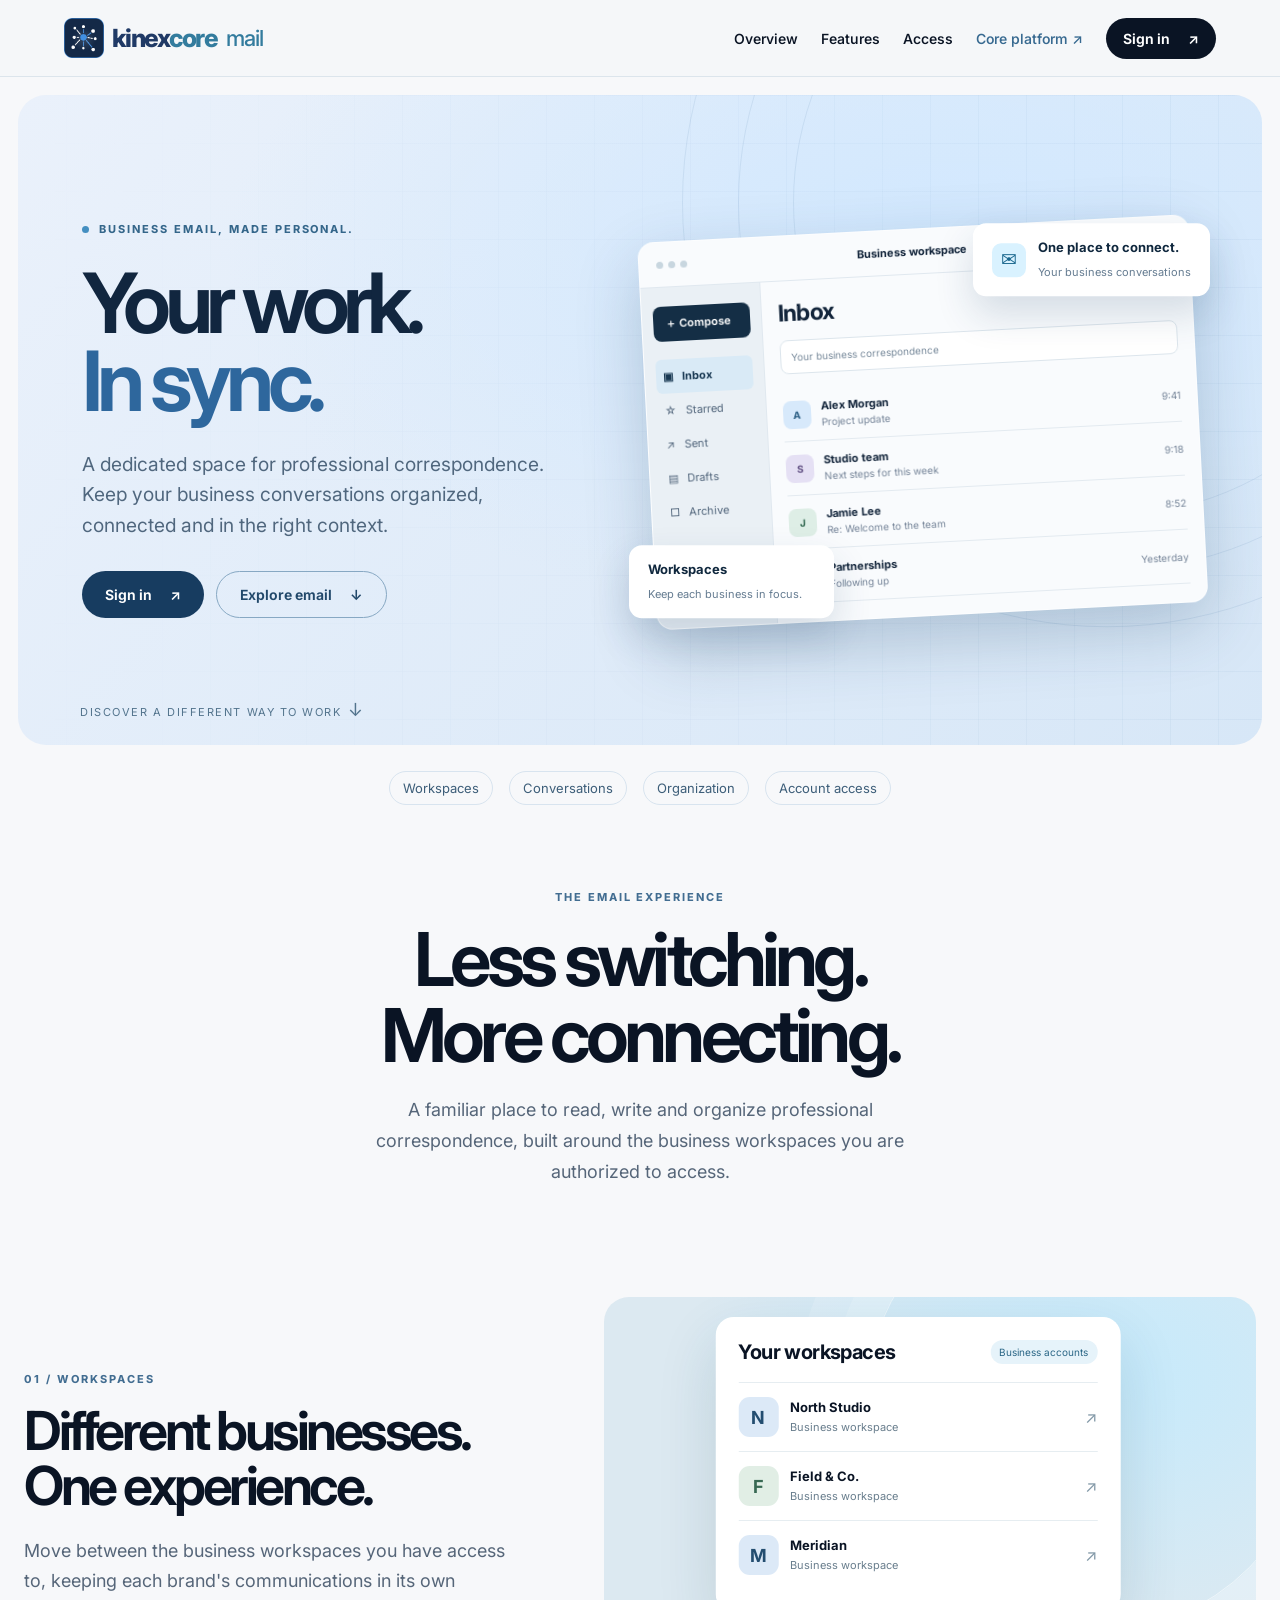
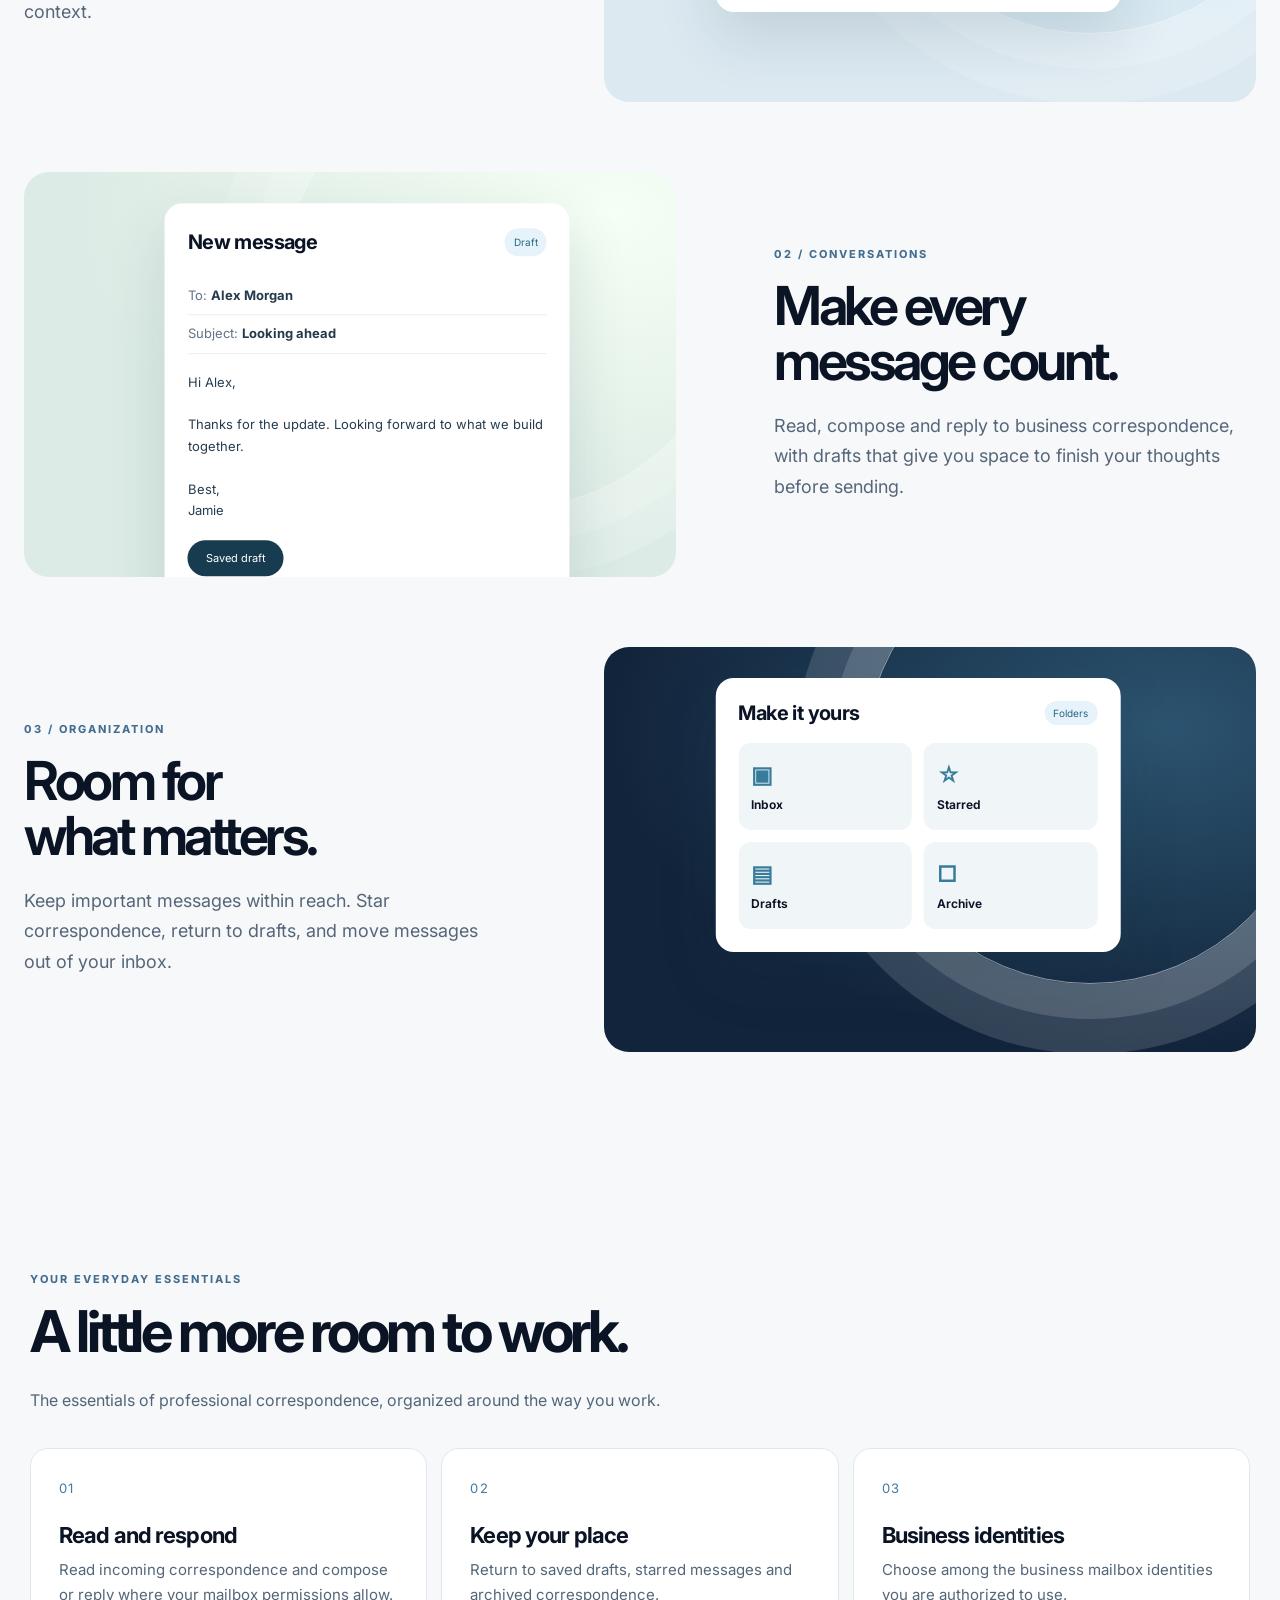
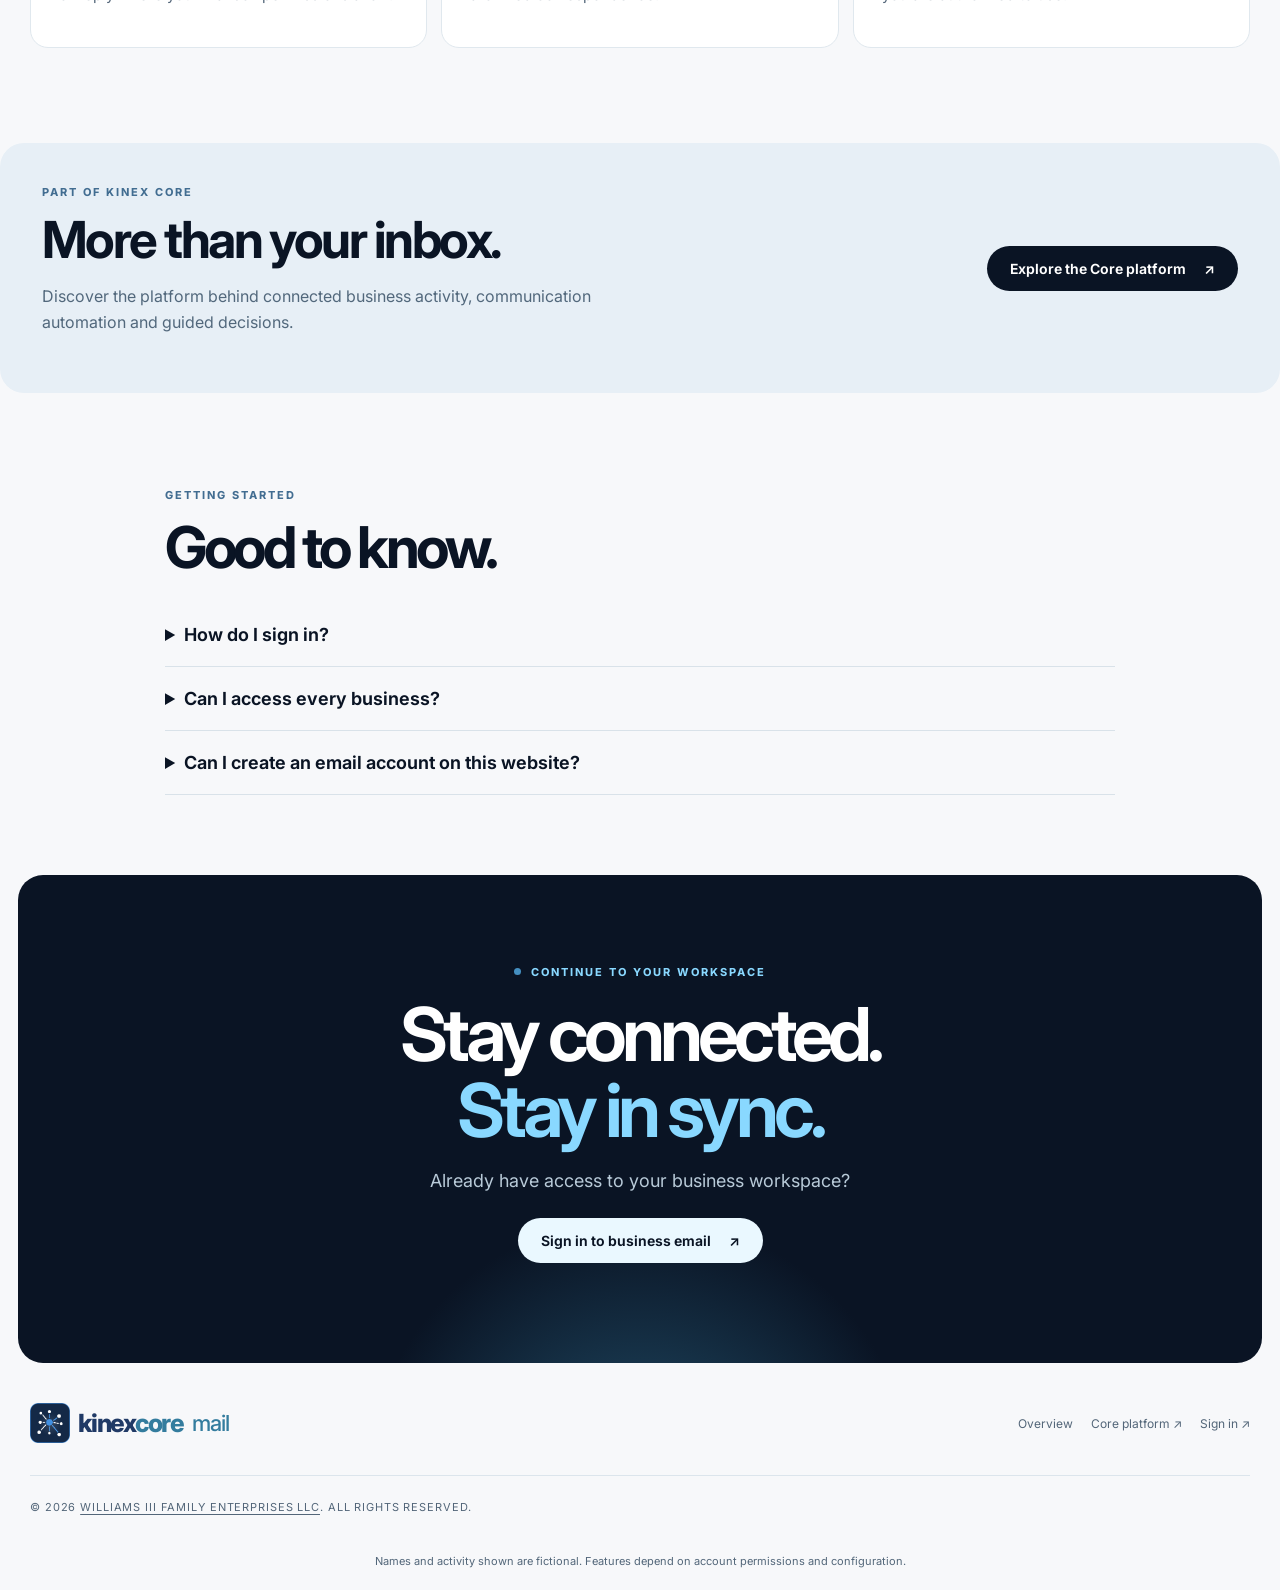
==== commit 8a866cd9: "Polish mail public marketing copy" ====
--- a/index.html
+++ b/index.html
@@ -1,8 +1,8 @@
 <!doctype html><html lang="en"><head><meta charset="UTF-8"/><link rel="icon" type="image/png" href="/favicon-kinex-core.png"/><meta name="viewport" content="width=device-width, initial-scale=1"/><meta name="theme-color" content="#060b1a"/><link rel="preconnect" href="https://fonts.googleapis.com"/><link rel="preconnect" href="https://fonts.gstatic.com" crossorigin/><link href="https://fonts.googleapis.com/css2?family=Inter:wght@400;500;600&family=Manrope:wght@400;500;600;700;800&display=swap" rel="stylesheet"/><title>Business email | Kinex Core</title>  
   
-<meta name="description" content="A dedicated business email workspace for professional correspondence."><link rel="canonical" href="https://mail.kinexcore.com/"><style>html[data-kinex-surface="app"] #kinex-public-home{display:none!important}html[data-kinex-surface="marketing"] #root{display:none!important}</style><link id="kinex-marketing-style" rel="stylesheet" href="/marketing/site.css" media="not all"><script src="/marketing/entry.js" data-kinex-root="mail" data-app-title="Business email | Kinex Core"></script></head><body class="mailtheme"><div id="kinex-public-home"><header><nav aria-label="Main navigation"><a class="brand" href="#top" aria-label="Kinex Core mail"><img src="/kinex-sidebar-mark.png" alt="" width="40" height="40" decoding="async"><span class="wordmark">kinex<em>core</em></span><small class="product-label">mail</small></a><div class="navlinks"><a class="anchor" href="#overview">Overview</a><a class="anchor" href="#capabilities">Features</a><a class="anchor" href="#access">Access</a><a class="sibling" href="https://www.kinexcore.com/">Core platform ↗</a><a class="btn " href="https://mail.kinexcore.com/#/mail/sign-in">Sign in <span aria-hidden="true">↗</span></a></div></nav></header><main id="top"><section class="hero" data-parallax><div class="orbit"></div><div class="herocopy"><div class="eyebrow">Business email, made personal.</div><h1>Your work.<br><span>In sync.</span></h1><p>A dedicated space for professional correspondence. Keep your business conversations organized, connected and in the right context.</p><div class="actions"><a class="btn light" href="https://mail.kinexcore.com/#/mail/sign-in">Sign in <span aria-hidden="true">↗</span></a><a class="btn outline" href="#overview">Explore email <span aria-hidden="true">↓</span></a></div></div><div class="hero-visual" aria-label="Illustrative business inbox preview"><div class="window"><div class="winbar"><span class="dots"><i></i><i></i><i></i></span><span>Business workspace</span><span class="previewlabel">Concept UI</span></div><div class="mailui"><div class="sidebar"><div class="sidebtn">＋ Compose</div><div class="sel">▣ &nbsp; Inbox</div><div>☆ &nbsp; Starred</div><div>↗ &nbsp; Sent</div><div>▤ &nbsp; Drafts</div><div>□ &nbsp; Archive</div></div><div class="inbox"><h3>Inbox</h3><div class="search">Your business correspondence</div><div class="msg"><div class="avatar">A</div><div><b>Alex Morgan</b><span>Project update</span></div><span>9:41</span></div><div class="msg"><div class="avatar">S</div><div><b>Studio team</b><span>Next steps for this week</span></div><span>9:18</span></div><div class="msg"><div class="avatar">J</div><div><b>Jamie Lee</b><span>Re: Welcome to the team</span></div><span>8:52</span></div><div class="msg"><div class="avatar">P</div><div><b>Partnerships</b><span>Following up</span></div><span>Yesterday</span></div></div></div></div><div class="float one"><div class="symbol">✉</div><div><strong>One place to connect.</strong><small>Your business conversations</small></div></div><div class="float two"><strong>Workspaces</strong><small>Keep each business in focus.</small></div></div><a class="scrollhint" href="#overview">Discover a different way to work</a></section>
-<div class="subnav"><a href="#workspaces">Workspaces</a><a href="#capabilities">Conversations</a><a href="#organization">Organization</a><a href="#access">Account access</a></div><section class="intro" id="overview"><div class="section-kicker">The email experience</div><h2>Less switching.<br>More connecting.</h2><p>A familiar place to read, write and organize professional correspondence, built around the business workspaces you are authorized to access.</p></section><div class="stories" id="capabilities"><section class="story" id="workspaces"><div class="copy"><div class="section-kicker">01 / Workspaces</div><h2>Different businesses.<br>One experience.</h2><p>Move between the business workspaces you have access to, keeping each brand's communications in its own context.</p></div><div class="scene" data-parallax><div class="panel"><div class="top"><h3>Your workspaces</h3><span class="tag">Illustration</span></div><div class="workspace"><div class="logo">N</div><div><b>North Studio</b><small>Business workspace</small></div><span class="arrow">↗</span></div><div class="workspace"><div class="logo">F</div><div><b>Field & Co.</b><small>Business workspace</small></div><span class="arrow">↗</span></div><div class="workspace"><div class="logo">M</div><div><b>Meridian</b><small>Business workspace</small></div><span class="arrow">↗</span></div></div><span class="scene-label">Concept interface</span></div></section>
-<section class="story reverse"><div class="copy"><div class="section-kicker">02 / Conversations</div><h2>Make every<br>message count.</h2><p>Read, compose and reply to business correspondence, with drafts that give you space to finish your thoughts before sending.</p></div><div class="scene mint" data-parallax><div class="panel compose"><div class="top"><h3>New message</h3><span class="tag">Draft</span></div><div class="field">To: <b>Alex Morgan</b></div><div class="field">Subject: <b>Looking ahead</b></div><div class="message">Hi Alex,<br><br>Thanks for the update. Looking forward to what we build together.<br><br>Best,<br>Jamie</div><span class="panelbtn">Saved draft</span></div><span class="scene-label">Concept interface</span></div></section>
-<section class="story" id="organization"><div class="copy"><div class="section-kicker">03 / Organization</div><h2>Room for<br>what matters.</h2><p>Keep important messages within reach. Star correspondence, return to drafts, and move messages out of your inbox.</p></div><div class="scene night" data-parallax><div class="panel"><div class="top"><h3>Make it yours</h3><span class="tag">Folders</span></div><div class="folders"><div class="folder"><span>▣</span>Inbox</div><div class="folder"><span>☆</span>Starred</div><div class="folder"><span>▤</span>Drafts</div><div class="folder"><span>□</span>Archive</div></div></div><span class="scene-label">Concept interface</span></div></section></div>
-<section class="strip"><div class="section-kicker">Your everyday essentials</div><h2>A little more room to work.</h2><p>The essentials of professional correspondence, without making the public experience more complicated than it needs to be.</p><div class="tiles"><article class="tile"><span class="n">01</span><h3>Read and respond</h3><p>Read incoming correspondence and compose or reply where your mailbox permissions allow.</p></article><article class="tile"><span class="n">02</span><h3>Keep your place</h3><p>Return to saved drafts, starred messages and archived correspondence.</p></article><article class="tile"><span class="n">03</span><h3>Business identities</h3><p>Choose among the business mailbox identities you are authorized to use.</p></article></div></section><section class="bridge"><div><div class="section-kicker">Part of Kinex Core</div><h2>More than your inbox.</h2><p>Discover the platform behind connected business activity, communication automation and operator intelligence.</p></div><a class="btn " href="https://www.kinexcore.com/">Explore the Core platform <span aria-hidden="true">↗</span></a></section><section class="faq" id="access"><div class="section-kicker">Getting started</div><h2>Good to know.</h2><details><summary>How do I sign in?</summary><p>Use your existing Kinex account. The sign-in link opens the established email application.</p></details><details><summary>Can I access every business?</summary><p>No. Your available workspaces and mailbox identities depend on your granted access.</p></details><details><summary>Can I create an email account on this website?</summary><p>Public self-service registration is not available on this website. Use the existing invitation and account-access process.</p></details></section><section class="closing"><div class="eyebrow">Continue to your workspace</div><h2>Stay connected.<br><span>Stay in sync.</span></h2><p>Already have access to your business workspace?</p><a class="btn light" href="https://mail.kinexcore.com/#/mail/sign-in">Sign in to business email <span aria-hidden="true">↗</span></a></section></main><footer><a class="brand" href="#top" aria-label="Kinex Core mail"><img src="/kinex-sidebar-mark.png" alt="" width="40" height="40" decoding="async"><span class="wordmark">kinex<em>core</em></span><small class="product-label">mail</small></a><span class="legal-owner">© 2026 <a href="https://williamsiiifamily.com">Williams III Family Enterprises LLC</a>. All rights reserved.</span><div class="footerlinks"><a href="#overview">Overview</a><a href="https://www.kinexcore.com/">Core platform ↗</a><a href="https://mail.kinexcore.com/#/mail/sign-in">Sign in ↗</a></div></footer><div class="legalnote">Illustrative product interfaces. Features depend on account permissions and available configuration.</div></div><div id="root"></div><template id="kinex-app-assets"><link rel="stylesheet" crossorigin href="/assets/mail-Dzk2Y-Dz.css">
+<meta name="description" content="A dedicated business email workspace for professional correspondence."><link rel="canonical" href="https://mail.kinexcore.com/"><style>html[data-kinex-surface="app"] #kinex-public-home{display:none!important}html[data-kinex-surface="marketing"] #root{display:none!important}</style><link id="kinex-marketing-style" rel="stylesheet" href="/marketing/site.css" media="not all"><script src="/marketing/entry.js" data-kinex-root="mail" data-app-title="Business email | Kinex Core"></script></head><body class="mailtheme"><div id="kinex-public-home"><header><nav aria-label="Main navigation"><a class="brand" href="#top" aria-label="Kinex Core mail"><img src="/kinex-sidebar-mark.png" alt="" width="40" height="40" decoding="async"><span class="wordmark">kinex<em>core</em></span><small class="product-label">mail</small></a><div class="navlinks"><a class="anchor" href="#overview">Overview</a><a class="anchor" href="#capabilities">Features</a><a class="anchor" href="#access">Access</a><a class="sibling" href="https://www.kinexcore.com/">Core platform ↗</a><a class="btn " href="https://mail.kinexcore.com/#/mail/sign-in">Sign in <span aria-hidden="true">↗</span></a></div></nav></header><main id="top"><section class="hero" data-parallax><div class="orbit"></div><div class="herocopy"><div class="eyebrow">Business email, made personal.</div><h1>Your work.<br><span>In sync.</span></h1><p>A dedicated space for professional correspondence. Keep your business conversations organized, connected and in the right context.</p><div class="actions"><a class="btn light" href="https://mail.kinexcore.com/#/mail/sign-in">Sign in <span aria-hidden="true">↗</span></a><a class="btn outline" href="#overview">Explore email <span aria-hidden="true">↓</span></a></div></div><div class="hero-visual" aria-label="Business inbox"><div class="window"><div class="winbar"><span class="dots"><i></i><i></i><i></i></span><span>Business workspace</span><span class="previewlabel">Inbox</span></div><div class="mailui"><div class="sidebar"><div class="sidebtn">＋ Compose</div><div class="sel">▣ &nbsp; Inbox</div><div>☆ &nbsp; Starred</div><div>↗ &nbsp; Sent</div><div>▤ &nbsp; Drafts</div><div>□ &nbsp; Archive</div></div><div class="inbox"><h3>Inbox</h3><div class="search">Your business correspondence</div><div class="msg"><div class="avatar">A</div><div><b>Alex Morgan</b><span>Project update</span></div><span>9:41</span></div><div class="msg"><div class="avatar">S</div><div><b>Studio team</b><span>Next steps for this week</span></div><span>9:18</span></div><div class="msg"><div class="avatar">J</div><div><b>Jamie Lee</b><span>Re: Welcome to the team</span></div><span>8:52</span></div><div class="msg"><div class="avatar">P</div><div><b>Partnerships</b><span>Following up</span></div><span>Yesterday</span></div></div></div></div><div class="float one"><div class="symbol">✉</div><div><strong>One place to connect.</strong><small>Your business conversations</small></div></div><div class="float two"><strong>Workspaces</strong><small>Keep each business in focus.</small></div></div><a class="scrollhint" href="#overview">Discover a different way to work</a></section>
+<div class="subnav"><a href="#workspaces">Workspaces</a><a href="#capabilities">Conversations</a><a href="#organization">Organization</a><a href="#access">Account access</a></div><section class="intro" id="overview"><div class="section-kicker">The email experience</div><h2>Less switching.<br>More connecting.</h2><p>A familiar place to read, write and organize professional correspondence, built around the business workspaces you are authorized to access.</p></section><div class="stories" id="capabilities"><section class="story" id="workspaces"><div class="copy"><div class="section-kicker">01 / Workspaces</div><h2>Different businesses.<br>One experience.</h2><p>Move between the business workspaces you have access to, keeping each brand's communications in its own context.</p></div><div class="scene" data-parallax><div class="panel"><div class="top"><h3>Your workspaces</h3><span class="tag">Business accounts</span></div><div class="workspace"><div class="logo">N</div><div><b>North Studio</b><small>Business workspace</small></div><span class="arrow">↗</span></div><div class="workspace"><div class="logo">F</div><div><b>Field & Co.</b><small>Business workspace</small></div><span class="arrow">↗</span></div><div class="workspace"><div class="logo">M</div><div><b>Meridian</b><small>Business workspace</small></div><span class="arrow">↗</span></div></div></div></section>
+<section class="story reverse"><div class="copy"><div class="section-kicker">02 / Conversations</div><h2>Make every<br>message count.</h2><p>Read, compose and reply to business correspondence, with drafts that give you space to finish your thoughts before sending.</p></div><div class="scene mint" data-parallax><div class="panel compose"><div class="top"><h3>New message</h3><span class="tag">Draft</span></div><div class="field">To: <b>Alex Morgan</b></div><div class="field">Subject: <b>Looking ahead</b></div><div class="message">Hi Alex,<br><br>Thanks for the update. Looking forward to what we build together.<br><br>Best,<br>Jamie</div><span class="panelbtn">Saved draft</span></div></div></section>
+<section class="story" id="organization"><div class="copy"><div class="section-kicker">03 / Organization</div><h2>Room for<br>what matters.</h2><p>Keep important messages within reach. Star correspondence, return to drafts, and move messages out of your inbox.</p></div><div class="scene night" data-parallax><div class="panel"><div class="top"><h3>Make it yours</h3><span class="tag">Folders</span></div><div class="folders"><div class="folder"><span>▣</span>Inbox</div><div class="folder"><span>☆</span>Starred</div><div class="folder"><span>▤</span>Drafts</div><div class="folder"><span>□</span>Archive</div></div></div></div></section></div>
+<section class="strip"><div class="section-kicker">Your everyday essentials</div><h2>A little more room to work.</h2><p>The essentials of professional correspondence, organized around the way you work.</p><div class="tiles"><article class="tile"><span class="n">01</span><h3>Read and respond</h3><p>Read incoming correspondence and compose or reply where your mailbox permissions allow.</p></article><article class="tile"><span class="n">02</span><h3>Keep your place</h3><p>Return to saved drafts, starred messages and archived correspondence.</p></article><article class="tile"><span class="n">03</span><h3>Business identities</h3><p>Choose among the business mailbox identities you are authorized to use.</p></article></div></section><section class="bridge"><div><div class="section-kicker">Part of Kinex Core</div><h2>More than your inbox.</h2><p>Discover the platform behind connected business activity, communication automation and guided decisions.</p></div><a class="btn " href="https://www.kinexcore.com/">Explore the Core platform <span aria-hidden="true">↗</span></a></section><section class="faq" id="access"><div class="section-kicker">Getting started</div><h2>Good to know.</h2><details><summary>How do I sign in?</summary><p>Sign in with your existing Kinex account to access your authorized business mailboxes.</p></details><details><summary>Can I access every business?</summary><p>You can access the business workspaces and mailboxes assigned to your account.</p></details><details><summary>Can I create an email account on this website?</summary><p>Account access is by invitation. Contact your organization for assistance.</p></details></section><section class="closing"><div class="eyebrow">Continue to your workspace</div><h2>Stay connected.<br><span>Stay in sync.</span></h2><p>Already have access to your business workspace?</p><a class="btn light" href="https://mail.kinexcore.com/#/mail/sign-in">Sign in to business email <span aria-hidden="true">↗</span></a></section></main><footer><a class="brand" href="#top" aria-label="Kinex Core mail"><img src="/kinex-sidebar-mark.png" alt="" width="40" height="40" decoding="async"><span class="wordmark">kinex<em>core</em></span><small class="product-label">mail</small></a><span class="legal-owner">© 2026 <a href="https://williamsiiifamily.com">Williams III Family Enterprises LLC</a>. All rights reserved.</span><div class="footerlinks"><a href="#overview">Overview</a><a href="https://www.kinexcore.com/">Core platform ↗</a><a href="https://mail.kinexcore.com/#/mail/sign-in">Sign in ↗</a></div></footer><div class="legalnote">Names and activity shown are fictional. Features depend on account permissions and configuration.</div></div><div id="root"></div><template id="kinex-app-assets"><link rel="stylesheet" crossorigin href="/assets/mail-Dzk2Y-Dz.css">
 <script type="module" crossorigin src="/assets/mail-Vc_-uI27.js"></script></template><noscript><p>JavaScript is required for account access and interactive features.</p></noscript></body></html>
